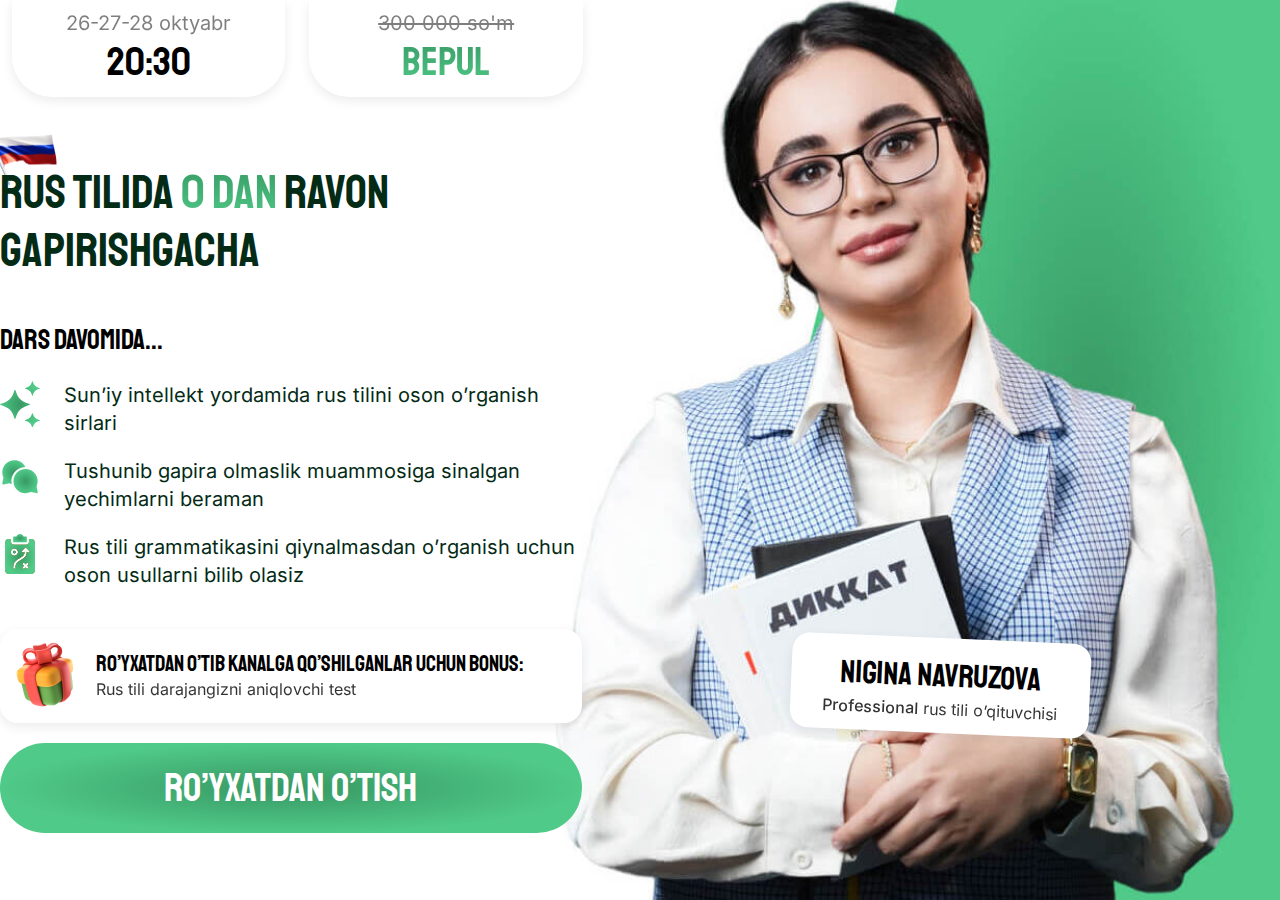
==== public/index.html @ 304355dc "commit" ====
<!doctype html>
<html lang="en">
<head>
  <meta charset="UTF-8">
  <meta name="viewport"
        content="width=device-width, user-scalable=no, initial-scale=1.0, maximum-scale=1.0, minimum-scale=1.0">
  <meta http-equiv="X-UA-Compatible" content="ie=edge">
  <link rel="stylesheet" href="css/styles.css">
  <title>Vebinar - Uzumone</title>
</head>
<body>

<div class="h-screen flex flex-col">
  <header>
    <div class="container px-3 mx-auto grid grid-cols-11">
      <div class="col-span-11 lg:col-span-5 grid grid-cols-2 gap-2 lg:gap-4 xl:gap-6">
        <div
          class="flex flex-col text-center rounded-b-[24px] lg:rounded-b-[32px] xl:rounded-b-[40px] shadow-custom bg-white py-2 xl:py-[9.5px] leading-[1.3]">
          <div class="text-[14px] lg:text-[17px] xl:text-[20px] opacity-50">26-27-28 oktyabr</div>
          <div class="text-[24px] lg:text-[32px] xl:text-[40px] font-staatliches">20:30</div>
        </div>
        <div
          class="flex flex-col text-center rounded-b-[24px] lg:rounded-b-[32px] xl:rounded-b-[40px] shadow-custom bg-white py-2 xl:py-[9.5px] leading-[1.3]">
          <div class="text-[14px] lg:text-[17px] xl:text-[20px] opacity-50 line-through">300 000 so'm</div>
          <div class="text-[24px] lg:text-[32px] xl:text-[40px] font-staatliches gradient-text">BEPUL</div>
        </div>
      </div>
    </div>
  </header>

  <main class="lg:grow flex items-center">
    <div class="container mx-auto grid grid-cols-11">
      <div class="col-span-11 lg:col-span-5 flex flex-col gap-7 lg:gap-8 xl:gap-10 py-10">
        <h1
          class="text-center lg:text-left text-[32px] lg:text-[40px] xl:text-[48px] text-[#042B16] leading-[1.2] uppercase font-staatliches">
          <span class="relative">
            <span class="relative z-[1]">Rus</span>

            <img class="absolute top-[-50%] left-[-20%] w-20" src="img/flag.png" alt="Flag image">
          </span>

          tilida <span class="gradient-text">0 dan</span> ravon gapirishgacha
        </h1>

        <div class="flex items-center">
          <div class="flex flex-col gap-5 px-3 lg:px-0 flex-grow">
            <h2 class="font-staatliches text-[22px] lg:text-[24px] xl:text-[28px]">DARS DAVOMIDA...</h2>

            <ul class="flex flex-col gap-3 lg:gap-4 xl:gap-5 relative z-[1]">

              <li class="flex items-start gap-3.5 lg:gap-5 xl:gap-6">
                <svg class="w-6 lg:w-8 xl:w-10 shrink-0" viewBox="0 0 35 40" fill="none"
                     xmlns="http://www.w3.org/2000/svg">
                  <path
                    d="M13.4293 7.95896L14.637 11.2244C15.2997 13.0145 16.3598 14.6402 17.7418 15.9858C19.1238 17.3313 20.7936 18.3634 22.6322 19.0086L25.9861 20.1844C26.0524 20.2081 26.1095 20.251 26.1499 20.3073C26.1903 20.3636 26.212 20.4306 26.212 20.4993C26.212 20.5679 26.1903 20.635 26.1499 20.6913C26.1095 20.7476 26.0524 20.7904 25.9861 20.8141L22.6322 21.9899C20.7936 22.6351 19.1238 23.6673 17.7418 25.0128C16.3598 26.3583 15.2997 27.9841 14.637 29.7742L13.4293 33.0396C13.4051 33.1041 13.361 33.1597 13.3032 33.199C13.2454 33.2384 13.1765 33.2595 13.106 33.2595C13.0354 33.2595 12.9666 33.2384 12.9088 33.199C12.8509 33.1597 12.8069 33.1041 12.7826 33.0396L11.5749 29.7742C10.9123 27.9841 9.85214 26.3583 8.47017 25.0128C7.08819 23.6673 5.41837 22.6351 3.57973 21.9899L0.225836 20.8141C0.15961 20.7904 0.102438 20.7476 0.0620484 20.6913C0.0216589 20.635 0 20.5679 0 20.4993C0 20.4306 0.0216589 20.3636 0.0620484 20.3073C0.102438 20.251 0.15961 20.2081 0.225836 20.1844L3.57973 19.0086C5.41837 18.3634 7.08819 17.3313 8.47017 15.9858C9.85214 14.6402 10.9123 13.0145 11.5749 11.2244L12.7826 7.95896C12.8062 7.89383 12.85 7.83743 12.9079 7.79754C12.9658 7.75764 13.035 7.73622 13.106 7.73622C13.1769 7.73622 13.2461 7.75764 13.304 7.79754C13.3619 7.83743 13.4057 7.89383 13.4293 7.95896ZM28.5264 0.111747L29.1385 1.76495C29.4743 2.67131 30.0113 3.49445 30.7111 4.17578C31.4109 4.85711 32.2563 5.37987 33.1872 5.70686L34.8852 6.30283C34.9189 6.31475 34.9479 6.33647 34.9685 6.36502C34.989 6.39357 35 6.42758 35 6.46244C35 6.49729 34.989 6.53131 34.9685 6.55986C34.9479 6.58841 34.9189 6.61012 34.8852 6.62205L33.1872 7.21802C32.2563 7.54501 31.4109 8.06777 30.7111 8.7491C30.0113 9.43043 29.4743 10.2536 29.1385 11.1599L28.5264 12.8131C28.5141 12.8459 28.4918 12.8742 28.4625 12.8942C28.4332 12.9142 28.3982 12.9249 28.3624 12.9249C28.3266 12.9249 28.2917 12.9142 28.2624 12.8942C28.233 12.8742 28.2107 12.8459 28.1985 12.8131L27.5864 11.1599C27.2505 10.2536 26.7136 9.43043 26.0138 8.7491C25.314 8.06777 24.4686 7.54501 23.5376 7.21802L21.8396 6.62205C21.806 6.61012 21.7769 6.58841 21.7564 6.55986C21.7359 6.53131 21.7249 6.49729 21.7249 6.46244C21.7249 6.42758 21.7359 6.39357 21.7564 6.36502C21.7769 6.33647 21.806 6.31475 21.8396 6.30283L23.5376 5.70686C24.4686 5.37987 25.314 4.85711 26.0138 4.17578C26.7136 3.49445 27.2505 2.67131 27.5864 1.76495L28.1985 0.111747C28.2107 0.0789946 28.233 0.0507042 28.2624 0.0307136C28.2917 0.010723 28.3266 0 28.3624 0C28.3982 0 28.4332 0.010723 28.4625 0.0307136C28.4918 0.0507042 28.5141 0.0789946 28.5264 0.111747ZM28.5264 28.1869L29.1385 29.8401C29.4743 30.7464 30.0113 31.5696 30.7111 32.2509C31.4109 32.9322 32.2563 33.455 33.1872 33.782L34.8852 34.378C34.9189 34.3899 34.9479 34.4116 34.9685 34.4401C34.989 34.4687 35 34.5027 35 34.5376C35 34.5724 34.989 34.6064 34.9685 34.635C34.9479 34.6635 34.9189 34.6852 34.8852 34.6972L33.1872 35.2931C32.2563 35.6201 31.4109 36.1429 30.7111 36.8242C30.0113 37.5056 29.4743 38.3287 29.1385 39.2351L28.5264 40.8883C28.5141 40.921 28.4918 40.9493 28.4625 40.9693C28.4332 40.9893 28.3982 41 28.3624 41C28.3266 41 28.2917 40.9893 28.2624 40.9693C28.233 40.9493 28.2107 40.921 28.1985 40.8883L27.5864 39.2351C27.2505 38.3287 26.7136 37.5056 26.0138 36.8242C25.314 36.1429 24.4686 35.6201 23.5376 35.2931L21.8396 34.6972C21.806 34.6852 21.7769 34.6635 21.7564 34.635C21.7359 34.6064 21.7249 34.5724 21.7249 34.5376C21.7249 34.5027 21.7359 34.4687 21.7564 34.4401C21.7769 34.4116 21.806 34.3899 21.8396 34.378L23.5376 33.782C24.4686 33.455 25.314 32.9322 26.0138 32.2509C26.7136 31.5696 27.2505 30.7464 27.5864 29.8401L28.1985 28.1869C28.2541 28.0375 28.4722 28.0375 28.5264 28.1869Z"
                    fill="url(#paint0_radial_1_49)"/>
                  <defs>
                    <radialGradient id="paint0_radial_1_49" cx="0" cy="0" r="1" gradientUnits="userSpaceOnUse"
                                    gradientTransform="translate(17.5 20.5) scale(17.5 20.5)">
                      <stop stop-color="#379863"/>
                      <stop offset="1" stop-color="#50CA88"/>
                    </radialGradient>
                  </defs>
                </svg>

                <p class="text-[#042A16] text-[13px] lg:text-[16px] xl:text-[20px] leading-[1.4]">Sun’iy intellekt
                  yordamida rus tilini oson o’rganish sirlari</p>
              </li>


              <li class="flex items-start gap-3.5 lg:gap-5 xl:gap-6">
                <svg class="w-6 lg:w-8 xl:w-10 shrink-0" viewBox="0 0 40 40" fill="none"
                     xmlns="http://www.w3.org/2000/svg">
                  <path
                    d="M25.3409 9.98313C23.341 5.89971 19.1577 3.20001 14.4653 3.20001C7.75105 3.20001 2.28862 8.63145 2.28862 15.3075C2.28862 17.1219 2.67814 18.8609 3.44693 20.4822L2.30875 26.1738C2.16388 26.8983 2.80302 27.5387 3.52767 27.3953L9.2894 26.2562C10.0581 26.6213 10.8637 26.9031 11.6924 27.0969C9.84392 18.342 16.4799 10.1241 25.3409 9.98313Z"
                    fill="url(#paint0_radial_30_280)"/>
                  <path
                    d="M36.5536 29.338C36.7512 28.9213 36.9247 28.4937 37.0733 28.0571H37.0353C39.6262 20.4524 34.1776 12.4598 26.1339 12.0706L26.1336 12.0694C19.2125 11.7504 13.4623 17.2919 13.4623 24.1633C13.4623 30.8338 18.8838 36.261 25.5521 36.2707C27.3608 36.2682 29.0944 35.8789 30.7111 35.112C37.0213 36.3596 36.5292 36.2709 36.6742 36.2709C37.33 36.2709 37.8199 35.6699 37.6918 35.0296L36.5536 29.338Z"
                    fill="url(#paint1_radial_30_280)"/>
                  <defs>
                    <radialGradient id="paint0_radial_30_280" cx="0" cy="0" r="1" gradientUnits="userSpaceOnUse"
                                    gradientTransform="translate(13.8145 15.3078) scale(11.5264 12.1078)">
                      <stop stop-color="#379863"/>
                      <stop offset="1" stop-color="#50CA88"/>
                    </radialGradient>
                    <radialGradient id="paint1_radial_30_280" cx="0" cy="0" r="1" gradientUnits="userSpaceOnUse"
                                    gradientTransform="translate(25.5873 24.1643) scale(12.125 12.108)">
                      <stop stop-color="#379863"/>
                      <stop offset="1" stop-color="#50CA88"/>
                    </radialGradient>
                  </defs>
                </svg>

                <p class="text-[#042A16] text-[13px] lg:text-[16px] xl:text-[20px] leading-[1.4]">Tushunib gapira
                  olmaslik muammosiga sinalgan yechimlarni beraman</p>
              </li>

              <li class="flex items-start gap-3.5 lg:gap-5 xl:gap-6">
                <svg class="w-6 lg:w-8 xl:w-10 shrink-0" viewBox="0 0 20 21" fill="none"
                     xmlns="http://www.w3.org/2000/svg">
                  <g clip-path="url(#clip0_30_398)">
                    <path
                      d="M7.14844 4.67969H12.8516C13.1752 4.67969 13.4375 4.41734 13.4375 4.09375V2.375C13.4375 2.05141 13.1752 1.78906 12.8516 1.78906H11.7528C11.5195 1.04293 10.822 0.5 10 0.5C9.17656 0.5 8.47797 1.04492 8.24598 1.79313L7.14984 1.78906C6.82277 1.78906 6.5625 2.05309 6.5625 2.375V4.09375C6.5625 4.41734 6.82484 4.67969 7.14844 4.67969Z"
                      fill="url(#paint0_radial_30_398)"/>
                    <path
                      d="M7.1875 10.1875C7.55425 10.1875 7.85156 9.89019 7.85156 9.52344C7.85156 9.15669 7.55425 8.85938 7.1875 8.85938C6.82075 8.85938 6.52344 9.15669 6.52344 9.52344C6.52344 9.89019 6.82075 10.1875 7.1875 10.1875Z"
                      fill="black"/>
                    <path
                      d="M7.1875 10.1875C7.55425 10.1875 7.85156 9.89019 7.85156 9.52344C7.85156 9.15669 7.55425 8.85938 7.1875 8.85938C6.82075 8.85938 6.52344 9.15669 6.52344 9.52344C6.52344 9.89019 6.82075 10.1875 7.1875 10.1875Z"
                      fill="url(#paint1_radial_30_398)"/>
                    <path
                      d="M15.625 3.03906H14.6094V4.09375C14.6094 5.06301 13.8209 5.85156 12.8516 5.85156H7.14844C6.17914 5.85156 5.39062 5.06301 5.39062 4.09375V3.03906H4.375C3.36266 3.03906 2.53906 3.86266 2.53906 4.875V18.6641C2.53906 19.6764 3.36266 20.5 4.375 20.5H15.625C16.6373 20.5 17.4609 19.6764 17.4609 18.6641V4.875C17.4609 3.86266 16.6373 3.03906 15.625 3.03906ZM5.35156 9.52344C5.35156 8.51109 6.17516 7.6875 7.1875 7.6875C8.19984 7.6875 9.02344 8.51109 9.02344 9.52344C9.02344 10.5358 8.19984 11.3594 7.1875 11.3594C6.17516 11.3594 5.35156 10.5358 5.35156 9.52344ZM14.1643 16.9216C14.3931 17.1504 14.3931 17.5214 14.1643 17.7503C13.9355 17.9791 13.5645 17.9791 13.3357 17.7503L12.8125 17.2271L12.2893 17.7503C12.0605 17.9791 11.6895 17.9791 11.4607 17.7503C11.2318 17.5215 11.2318 17.1505 11.4607 16.9216L11.9839 16.3984L11.4607 15.8752C11.2318 15.6464 11.2318 15.2754 11.4607 15.0466C11.6895 14.8178 12.0605 14.8178 12.2893 15.0466L12.8125 15.5698L13.3357 15.0466C13.5645 14.8178 13.9355 14.8178 14.1643 15.0466C14.3932 15.2754 14.3932 15.6464 14.1643 15.8752L13.6411 16.3984L14.1643 16.9216ZM14.4768 9.62523C14.248 9.85406 13.877 9.85406 13.6482 9.62523L13.3984 9.37551V9.52344C13.3984 11.8538 11.7912 12.7905 10.3732 13.6169C8.9782 14.4299 7.77344 15.1321 7.77344 17.0234V17.3359C7.77344 17.6595 7.51109 17.9219 7.1875 17.9219C6.86391 17.9219 6.60156 17.6595 6.60156 17.3359V17.0234C6.60156 15.8718 6.94883 14.9317 7.6632 14.1494C8.26723 13.4879 9.03785 13.0388 9.78309 12.6045C11.1483 11.8088 12.2266 11.1804 12.2266 9.52344V9.37551L11.9768 9.62523C11.748 9.85402 11.377 9.85402 11.1482 9.62523C10.9193 9.39645 10.9193 9.02543 11.1482 8.7966L12.3982 7.5466C12.627 7.31781 12.998 7.31781 13.2268 7.5466L14.4768 8.7966C14.7056 9.02543 14.7056 9.39645 14.4768 9.62523Z"
                      fill="black"/>
                    <path
                      d="M15.625 3.03906H14.6094V4.09375C14.6094 5.06301 13.8209 5.85156 12.8516 5.85156H7.14844C6.17914 5.85156 5.39062 5.06301 5.39062 4.09375V3.03906H4.375C3.36266 3.03906 2.53906 3.86266 2.53906 4.875V18.6641C2.53906 19.6764 3.36266 20.5 4.375 20.5H15.625C16.6373 20.5 17.4609 19.6764 17.4609 18.6641V4.875C17.4609 3.86266 16.6373 3.03906 15.625 3.03906ZM5.35156 9.52344C5.35156 8.51109 6.17516 7.6875 7.1875 7.6875C8.19984 7.6875 9.02344 8.51109 9.02344 9.52344C9.02344 10.5358 8.19984 11.3594 7.1875 11.3594C6.17516 11.3594 5.35156 10.5358 5.35156 9.52344ZM14.1643 16.9216C14.3931 17.1504 14.3931 17.5214 14.1643 17.7503C13.9355 17.9791 13.5645 17.9791 13.3357 17.7503L12.8125 17.2271L12.2893 17.7503C12.0605 17.9791 11.6895 17.9791 11.4607 17.7503C11.2318 17.5215 11.2318 17.1505 11.4607 16.9216L11.9839 16.3984L11.4607 15.8752C11.2318 15.6464 11.2318 15.2754 11.4607 15.0466C11.6895 14.8178 12.0605 14.8178 12.2893 15.0466L12.8125 15.5698L13.3357 15.0466C13.5645 14.8178 13.9355 14.8178 14.1643 15.0466C14.3932 15.2754 14.3932 15.6464 14.1643 15.8752L13.6411 16.3984L14.1643 16.9216ZM14.4768 9.62523C14.248 9.85406 13.877 9.85406 13.6482 9.62523L13.3984 9.37551V9.52344C13.3984 11.8538 11.7912 12.7905 10.3732 13.6169C8.9782 14.4299 7.77344 15.1321 7.77344 17.0234V17.3359C7.77344 17.6595 7.51109 17.9219 7.1875 17.9219C6.86391 17.9219 6.60156 17.6595 6.60156 17.3359V17.0234C6.60156 15.8718 6.94883 14.9317 7.6632 14.1494C8.26723 13.4879 9.03785 13.0388 9.78309 12.6045C11.1483 11.8088 12.2266 11.1804 12.2266 9.52344V9.37551L11.9768 9.62523C11.748 9.85402 11.377 9.85402 11.1482 9.62523C10.9193 9.39645 10.9193 9.02543 11.1482 8.7966L12.3982 7.5466C12.627 7.31781 12.998 7.31781 13.2268 7.5466L14.4768 8.7966C14.7056 9.02543 14.7056 9.39645 14.4768 9.62523Z"
                      fill="url(#paint2_radial_30_398)"/>
                    <path
                      d="M15.625 3.03906H14.6094V4.09375C14.6094 5.06301 13.8209 5.85156 12.8516 5.85156H7.14844C6.17914 5.85156 5.39062 5.06301 5.39062 4.09375V3.03906H4.375C3.36266 3.03906 2.53906 3.86266 2.53906 4.875V18.6641C2.53906 19.6764 3.36266 20.5 4.375 20.5H15.625C16.6373 20.5 17.4609 19.6764 17.4609 18.6641V4.875C17.4609 3.86266 16.6373 3.03906 15.625 3.03906ZM5.35156 9.52344C5.35156 8.51109 6.17516 7.6875 7.1875 7.6875C8.19984 7.6875 9.02344 8.51109 9.02344 9.52344C9.02344 10.5358 8.19984 11.3594 7.1875 11.3594C6.17516 11.3594 5.35156 10.5358 5.35156 9.52344ZM14.1643 16.9216C14.3931 17.1504 14.3931 17.5214 14.1643 17.7503C13.9355 17.9791 13.5645 17.9791 13.3357 17.7503L12.8125 17.2271L12.2893 17.7503C12.0605 17.9791 11.6895 17.9791 11.4607 17.7503C11.2318 17.5215 11.2318 17.1505 11.4607 16.9216L11.9839 16.3984L11.4607 15.8752C11.2318 15.6464 11.2318 15.2754 11.4607 15.0466C11.6895 14.8178 12.0605 14.8178 12.2893 15.0466L12.8125 15.5698L13.3357 15.0466C13.5645 14.8178 13.9355 14.8178 14.1643 15.0466C14.3932 15.2754 14.3932 15.6464 14.1643 15.8752L13.6411 16.3984L14.1643 16.9216ZM14.4768 9.62523C14.248 9.85406 13.877 9.85406 13.6482 9.62523L13.3984 9.37551V9.52344C13.3984 11.8538 11.7912 12.7905 10.3732 13.6169C8.9782 14.4299 7.77344 15.1321 7.77344 17.0234V17.3359C7.77344 17.6595 7.51109 17.9219 7.1875 17.9219C6.86391 17.9219 6.60156 17.6595 6.60156 17.3359V17.0234C6.60156 15.8718 6.94883 14.9317 7.6632 14.1494C8.26723 13.4879 9.03785 13.0388 9.78309 12.6045C11.1483 11.8088 12.2266 11.1804 12.2266 9.52344V9.37551L11.9768 9.62523C11.748 9.85402 11.377 9.85402 11.1482 9.62523C10.9193 9.39645 10.9193 9.02543 11.1482 8.7966L12.3982 7.5466C12.627 7.31781 12.998 7.31781 13.2268 7.5466L14.4768 8.7966C14.7056 9.02543 14.7056 9.39645 14.4768 9.62523Z"
                      fill="url(#paint3_radial_30_398)"/>
                  </g>
                  <defs>
                    <radialGradient id="paint0_radial_30_398" cx="0" cy="0" r="1" gradientUnits="userSpaceOnUse"
                                    gradientTransform="translate(10 2.58984) scale(3.4375 2.08984)">
                      <stop stop-color="#379863"/>
                      <stop offset="1" stop-color="#50CA88"/>
                    </radialGradient>
                    <radialGradient id="paint1_radial_30_398" cx="0" cy="0" r="1" gradientUnits="userSpaceOnUse"
                                    gradientTransform="translate(7.1875 9.52344) scale(0.664062)">
                      <stop stop-color="#379863"/>
                      <stop offset="1" stop-color="#50CA88"/>
                    </radialGradient>
                    <radialGradient id="paint2_radial_30_398" cx="0" cy="0" r="1" gradientUnits="userSpaceOnUse"
                                    gradientTransform="translate(10 11.7695) scale(7.46094 8.73047)">
                      <stop stop-color="#B68300"/>
                      <stop offset="1" stop-color="#ECBF47"/>
                    </radialGradient>
                    <radialGradient id="paint3_radial_30_398" cx="0" cy="0" r="1" gradientUnits="userSpaceOnUse"
                                    gradientTransform="translate(10 11.7695) scale(7.46094 8.73047)">
                      <stop stop-color="#379863"/>
                      <stop offset="1" stop-color="#50CA88"/>
                    </radialGradient>
                    <clipPath id="clip0_30_398">
                      <rect width="20" height="20" fill="white" transform="translate(0 0.5)"/>
                    </clipPath>
                  </defs>
                </svg>

                <p class="text-[#042A16] text-[13px] lg:text-[16px] xl:text-[20px] leading-[1.4]">Rus tili
                  grammatikasini qiynalmasdan o’rganish uchun oson usullarni bilib olasiz
                </p>
              </li>
            </ul>
          </div>

          <div class="shrink-0 sm:hidden relative">
            <img class="h-full w-auto" srcset="img/mentor@1x.png 1x, img/mentor@2x.png 2x" src="img/mentor@1x.png"
                 alt="whatever">

            <div
              class="absolute left-0 bottom-0 rounded-[18px] shadow-custom py-2.5 px-3.5 bg-white text-center rotate-[2.47deg]">
              <div class="font-staatliches uppercase">Nigina Navruzova</div>
              <div class="opacity-80 text-[12px] leading-[1.2]"><span class="font-medium">Professional</span> rus tili
                o’qituvchisi
              </div>
            </div>
          </div>

          <div class="shrink-0 hidden sm:block lg:hidden overflow-hidden max-w-[40%] relative">
            <img class="h-full w-auto" srcset="img/mentor_no_effect@1x.png 1x, img/mentor_no_effect@2x.png 2x"
                 src="img/mentor_no_effect@1x.png" alt="whatever">

            <div
              class="absolute left-0 bottom-0 rounded-[18px] shadow-custom py-2.5 px-3.5 bg-white text-center rotate-[2.47deg]">
              <div class="font-staatliches uppercase">Nigina Navruzova</div>
              <div class="opacity-80 text-[12px] leading-[1.2]"><span class="font-medium">Professional</span> rus tili
                o’qituvchisi
              </div>
            </div>
          </div>
        </div>

        <div class="flex flex-col gap-3 lg:gap-4 xl:gap-5 px-3 lg:px-0 mt-[-12px] md:mt-0">
          <div
            class="flex items-center lg:items-center gap-2 lg:gap-3 xl:gap-[14px] p-3 rounded-[18px] shadow-custom bg-white order-1 lg:order-none">
            <img class="w-[56px] lg:w-[60px] xl:w-[70px]" src="img/gift.png" alt="">

            <div class="flex flex-col">
              <div class="text-[16px] lg:text-[18px] xl:text-[22px] font-staatliches uppercase leading-[1.2]">Ro’yxatdan
                o’tib kanalga qo’shilganlar uchun bonus:
              </div>

              <div class="text-[12px] lg:text-[14px] xl:text-[16px] opacity-80">
                Rus tili darajangizni aniqlovchi test
              </div>
            </div>
          </div>

          <button data-main-button
                  class="animate-bounce gradient-button rounded-full w-full text-white h-[70px] lg:h-[80px] xl:h-[90px] font-staatliches text-[20px] lg:text-[30px] xl:text-[40px]">
            RO’YXATDAN O’TISH
          </button>
        </div>
      </div>
      <div class="col-span-6 hidden lg:flex items-end pb-[20%] pl-[30%]">
        <div class="rounded-[18px] shadow-custom py-3.5 px-8 bg-white text-center rotate-[2.47deg]">
          <div class="font-staatliches uppercase text-[32px]">Nigina Navruzova</div>
          <div class="opacity-80 text-[16px] leading-[1.2]"><span class="font-medium">Professional</span> rus tili
            o’qituvchisi
          </div>
        </div>
      </div>
    </div>
  </main>
</div>

<div class="fixed inset-0 grid place-items-center p-3 overflow-auto z-20 bg-black bg-opacity-50 hidden"
     data-modal-backdrop data-modal-close>
  <form data-form class="w-full max-w-[520px] p-5 lg:p-10 bg-white rounded-[8px] lg:rounded-[12px] relative">
    <h2 class="mb-4 lg:mb-6 font-staatliches text-[28px] lg:text-4xl ">Ro'yxatdan <span>o'tish</span></h2>

    <div class="p-4 mb-2 lg:mb-4 text-red-800 rounded-lg border border-red-600 bg-red-50 text-center hidden"
         data-form-alert>
    </div>

    <label class="block w-full mb-4 lg:mb-6">
      <span class="block mb-1.5 sf-pro-400 text-[#48635B]">Ism</span>
      <input class="w-full h-12 px-4 rounded-[8px] lg:rounded-[12px] bg-[#F3F7F8] border border-[#bed4da]" id="name"
             type="text" placeholder="Ismingizni kiriting" name="name">
    </label>

    <label class="block w-full mb-4 lg:mb-6" for="phone">
      <span class="block mb-1.5 text-[#48635B]">Telefon raqami</span>

      <span class="flex h-12 rounded-[8px] lg:rounded-[12px] border border-[#bed4da] bg-[#F3F7F8] overflow-hidden">
        <input class="bg-transparent border-none focus:outline-0 pl-4 w-[6ch] text-black text-[14px] lg:text-[16px]"
               type="text" readonly value="+998">
        <input class="grow bg-transparent border-none focus:outline-0 text-black text-[14px] lg:text-[16px]"
               id="phone"
               type="text"
               name="phone"
               maxlength="12"
        >
      </span>
    </label>

    <button data-form-button
            class="w-full h-14 lg:h-16 mt-5 rounded-full font-staatliches text-2xl lg:text-[28px] uppercase gradient-button text-white"
            type="submit">
      Yuborish
    </button>

    <img data-modal-close class="w-3 lg:w-4 aspect-square absolute top-6 right-6 cursor-pointer" src="img/x.svg"
         alt="close icon">
  </form>
</div>
<!-- Meta Pixel Code -->
<script>
  !function(f,b,e,v,n,t,s)
  {if(f.fbq)return;n=f.fbq=function(){n.callMethod?
    n.callMethod.apply(n,arguments):n.queue.push(arguments)};
    if(!f._fbq)f._fbq=n;n.push=n;n.loaded=!0;n.version='2.0';
    n.queue=[];t=b.createElement(e);t.async=!0;
    t.src=v;s=b.getElementsByTagName(e)[0];
    s.parentNode.insertBefore(t,s)}(window, document,'script',
    'https://connect.facebook.net/en_US/fbevents.js');
  fbq('init', '509440538559162');
  fbq('track', 'PageView');
</script>
<noscript><img height="1" width="1" style="display:none"
               src="https://www.facebook.com/tr?id=509440538559162&ev=PageView&noscript=1"
/></noscript>
<!-- End Meta Pixel Code -->

<script src="js/script.js"></script>

</body>
</html>
---- public/css/styles.css ----
@font-face{font-display:swap;font-family:Staatliches;font-style:normal;font-weight:400;src:url(../fonts/staatliches-v13-latin-regular.woff2) format("woff2")}@font-face{font-display:swap;font-family:Inter;font-style:normal;font-weight:400;src:url(../fonts/inter-v18-latin-regular.woff2) format("woff2")}@font-face{font-display:swap;font-family:Inter;font-style:normal;font-weight:500;src:url(../fonts/inter-v18-latin-500.woff2) format("woff2")}body{background-repeat:no-repeat;background-size:cover;background-image:url(../img/bg_main@1x.jpg);font-family:Inter,sans-serif;color:#000}.bg-telegram,body{background-position:100% 0;background-attachment:fixed}.bg-telegram{background-image:url(../img/bg_telegram@1x.jpg)}.gradient-text{background:-webkit-linear-gradient(#379863,#50ca88);-webkit-background-clip:text;-webkit-text-fill-color:transparent}.gradient-button{background:radial-gradient(50% 50% at 50% 50%,#379863 0,#50ca88 100%)}.font-staatliches{font-family:Staatliches,sans-serif}.telegram-radial{background-image:radial-gradient(#1f6588,#279fdb)}@media only screen and (-webkit-min-device-pixel-ratio:2),only screen and (min-device-pixel-ratio:2),only screen and (min-resolution:192dpi),only screen and (min-resolution:2dppx){body{background-image:url(../img/bg_main@2x.jpg)}.bg-telegram{background-image:url(../img/bg_telegram@2x.jpg)}}@media only screen and (max-width:1024px){.bg-telegram,body{background-image:none}}*,:after,:before{--tw-border-spacing-x:0;--tw-border-spacing-y:0;--tw-translate-x:0;--tw-translate-y:0;--tw-rotate:0;--tw-skew-x:0;--tw-skew-y:0;--tw-scale-x:1;--tw-scale-y:1;--tw-pan-x: ;--tw-pan-y: ;--tw-pinch-zoom: ;--tw-scroll-snap-strictness:proximity;--tw-gradient-from-position: ;--tw-gradient-via-position: ;--tw-gradient-to-position: ;--tw-ordinal: ;--tw-slashed-zero: ;--tw-numeric-figure: ;--tw-numeric-spacing: ;--tw-numeric-fraction: ;--tw-ring-inset: ;--tw-ring-offset-width:0px;--tw-ring-offset-color:#fff;--tw-ring-color:rgba(59,130,246,.5);--tw-ring-offset-shadow:0 0 #0000;--tw-ring-shadow:0 0 #0000;--tw-shadow:0 0 #0000;--tw-shadow-colored:0 0 #0000;--tw-blur: ;--tw-brightness: ;--tw-contrast: ;--tw-grayscale: ;--tw-hue-rotate: ;--tw-invert: ;--tw-saturate: ;--tw-sepia: ;--tw-drop-shadow: ;--tw-backdrop-blur: ;--tw-backdrop-brightness: ;--tw-backdrop-contrast: ;--tw-backdrop-grayscale: ;--tw-backdrop-hue-rotate: ;--tw-backdrop-invert: ;--tw-backdrop-opacity: ;--tw-backdrop-saturate: ;--tw-backdrop-sepia: ;--tw-contain-size: ;--tw-contain-layout: ;--tw-contain-paint: ;--tw-contain-style: }::backdrop{--tw-border-spacing-x:0;--tw-border-spacing-y:0;--tw-translate-x:0;--tw-translate-y:0;--tw-rotate:0;--tw-skew-x:0;--tw-skew-y:0;--tw-scale-x:1;--tw-scale-y:1;--tw-pan-x: ;--tw-pan-y: ;--tw-pinch-zoom: ;--tw-scroll-snap-strictness:proximity;--tw-gradient-from-position: ;--tw-gradient-via-position: ;--tw-gradient-to-position: ;--tw-ordinal: ;--tw-slashed-zero: ;--tw-numeric-figure: ;--tw-numeric-spacing: ;--tw-numeric-fraction: ;--tw-ring-inset: ;--tw-ring-offset-width:0px;--tw-ring-offset-color:#fff;--tw-ring-color:rgba(59,130,246,.5);--tw-ring-offset-shadow:0 0 #0000;--tw-ring-shadow:0 0 #0000;--tw-shadow:0 0 #0000;--tw-shadow-colored:0 0 #0000;--tw-blur: ;--tw-brightness: ;--tw-contrast: ;--tw-grayscale: ;--tw-hue-rotate: ;--tw-invert: ;--tw-saturate: ;--tw-sepia: ;--tw-drop-shadow: ;--tw-backdrop-blur: ;--tw-backdrop-brightness: ;--tw-backdrop-contrast: ;--tw-backdrop-grayscale: ;--tw-backdrop-hue-rotate: ;--tw-backdrop-invert: ;--tw-backdrop-opacity: ;--tw-backdrop-saturate: ;--tw-backdrop-sepia: ;--tw-contain-size: ;--tw-contain-layout: ;--tw-contain-paint: ;--tw-contain-style: }
/*! tailwindcss v3.4.14 | MIT License | https://tailwindcss.com*/*,:after,:before{box-sizing:border-box;border:0 solid #e5e7eb}:after,:before{--tw-content:""}:host,html{line-height:1.5;-webkit-text-size-adjust:100%;-moz-tab-size:4;-o-tab-size:4;tab-size:4;font-family:ui-sans-serif,system-ui,sans-serif,Apple Color Emoji,Segoe UI Emoji,Segoe UI Symbol,Noto Color Emoji;font-feature-settings:normal;font-variation-settings:normal;-webkit-tap-highlight-color:transparent}body{margin:0;line-height:inherit}hr{height:0;color:inherit;border-top-width:1px}abbr:where([title]){-webkit-text-decoration:underline dotted;text-decoration:underline dotted}h1,h2,h3,h4,h5,h6{font-size:inherit;font-weight:inherit}a{color:inherit;text-decoration:inherit}b,strong{font-weight:bolder}code,kbd,pre,samp{font-family:ui-monospace,SFMono-Regular,Menlo,Monaco,Consolas,Liberation Mono,Courier New,monospace;font-feature-settings:normal;font-variation-settings:normal;font-size:1em}small{font-size:80%}sub,sup{font-size:75%;line-height:0;position:relative;vertical-align:baseline}sub{bottom:-.25em}sup{top:-.5em}table{text-indent:0;border-color:inherit;border-collapse:collapse}button,input,optgroup,select,textarea{font-family:inherit;font-feature-settings:inherit;font-variation-settings:inherit;font-size:100%;font-weight:inherit;line-height:inherit;letter-spacing:inherit;color:inherit;margin:0;padding:0}button,select{text-transform:none}button,input:where([type=button]),input:where([type=reset]),input:where([type=submit]){-webkit-appearance:button;background-color:transparent;background-image:none}:-moz-focusring{outline:auto}:-moz-ui-invalid{box-shadow:none}progress{vertical-align:baseline}::-webkit-inner-spin-button,::-webkit-outer-spin-button{height:auto}[type=search]{-webkit-appearance:textfield;outline-offset:-2px}::-webkit-search-decoration{-webkit-appearance:none}::-webkit-file-upload-button{-webkit-appearance:button;font:inherit}summary{display:list-item}blockquote,dd,dl,figure,h1,h2,h3,h4,h5,h6,hr,p,pre{margin:0}fieldset{margin:0}fieldset,legend{padding:0}menu,ol,ul{list-style:none;margin:0;padding:0}dialog{padding:0}textarea{resize:vertical}input::-moz-placeholder,textarea::-moz-placeholder{opacity:1;color:#9ca3af}input::placeholder,textarea::placeholder{opacity:1;color:#9ca3af}[role=button],button{cursor:pointer}:disabled{cursor:default}audio,canvas,embed,iframe,img,object,svg,video{display:block;vertical-align:middle}img,video{max-width:100%;height:auto}[hidden]:where(:not([hidden=until-found])){display:none}.container{width:100%}@media (min-width:640px){.container{max-width:640px}}@media (min-width:768px){.container{max-width:768px}}@media (min-width:1024px){.container{max-width:1024px}}@media (min-width:1280px){.container{max-width:1280px}}@media (min-width:1536px){.container{max-width:1536px}}.fixed{position:fixed}.absolute{position:absolute}.relative{position:relative}.inset-0{inset:0}.bottom-0{bottom:0}.left-0{left:0}.left-\[-20\%\]{left:-20%}.left-\[30\%\]{left:30%}.right-6{right:1.5rem}.top-6{top:1.5rem}.top-\[-50\%\]{top:-50%}.top-\[50\%\]{top:50%}.z-20{z-index:20}.z-\[1\]{z-index:1}.order-1{order:1}.col-span-11{grid-column:span 11/span 11}.col-span-6{grid-column:span 6/span 6}.mx-auto{margin-left:auto;margin-right:auto}.mb-1\.5{margin-bottom:.375rem}.mb-2{margin-bottom:.5rem}.mb-4{margin-bottom:1rem}.mt-5{margin-top:1.25rem}.mt-\[-12px\]{margin-top:-12px}.mr-1{margin-right:.25rem}.mr-2{margin-right:.5rem}.mr-3{margin-right:.75rem}.block{display:block}.flex{display:flex}.grid{display:grid}.hidden{display:none}.aspect-square{aspect-ratio:1/1}.h-12{height:3rem}.h-14{height:3.5rem}.h-\[70px\]{height:70px}.h-full{height:100%}.h-screen{height:100vh}.h-\[80px\]{height:80px}.w-20{width:5rem}.w-3{width:.75rem}.w-6{width:1.5rem}.w-\[150px\]{width:150px}.w-\[56px\]{width:56px}.w-\[6ch\]{width:6ch}.w-auto{width:auto}.w-full{width:100%}.w-12{width:3rem}.w-10{width:2.5rem}.max-w-\[40\%\]{max-width:40%}.max-w-\[520px\]{max-width:520px}.shrink-0{flex-shrink:0}.flex-grow,.grow{flex-grow:1}.rotate-\[2\.47deg\]{--tw-rotate:2.47deg}.rotate-\[2\.47deg\],.transform{transform:translate(var(--tw-translate-x),var(--tw-translate-y)) rotate(var(--tw-rotate)) skewX(var(--tw-skew-x)) skewY(var(--tw-skew-y)) scaleX(var(--tw-scale-x)) scaleY(var(--tw-scale-y))}@keyframes bounce{0%,to{transform:translateY(-25%);animation-timing-function:cubic-bezier(.8,0,1,1)}50%{transform:none;animation-timing-function:cubic-bezier(0,0,.2,1)}}.animate-bounce{animation:bounce 1s infinite}.cursor-pointer{cursor:pointer}.grid-cols-11{grid-template-columns:repeat(11,minmax(0,1fr))}.grid-cols-2{grid-template-columns:repeat(2,minmax(0,1fr))}.flex-col{flex-direction:column}.place-items-center{place-items:center}.items-start{align-items:flex-start}.items-end{align-items:flex-end}.items-center{align-items:center}.justify-center{justify-content:center}.gap-10{gap:2.5rem}.gap-2{gap:.5rem}.gap-3{gap:.75rem}.gap-3\.5{gap:.875rem}.gap-5{gap:1.25rem}.gap-7{gap:1.75rem}.overflow-auto{overflow:auto}.overflow-hidden{overflow:hidden}.rounded-\[18px\]{border-radius:18px}.rounded-\[8px\]{border-radius:8px}.rounded-full{border-radius:9999px}.rounded-lg{border-radius:.5rem}.rounded-b-\[24px\]{border-bottom-right-radius:24px;border-bottom-left-radius:24px}.border{border-width:1px}.border-none{border-style:none}.border-\[\#bed4da\]{--tw-border-opacity:1;border-color:rgb(190 212 218/var(--tw-border-opacity))}.border-red-600{--tw-border-opacity:1;border-color:rgb(220 38 38/var(--tw-border-opacity))}.bg-\[\#F3F7F8\]{--tw-bg-opacity:1;background-color:rgb(243 247 248/var(--tw-bg-opacity))}.bg-black{--tw-bg-opacity:1;background-color:rgb(0 0 0/var(--tw-bg-opacity))}.bg-red-50{--tw-bg-opacity:1;background-color:rgb(254 242 242/var(--tw-bg-opacity))}.bg-transparent{background-color:transparent}.bg-white{--tw-bg-opacity:1;background-color:rgb(255 255 255/var(--tw-bg-opacity))}.bg-opacity-50{--tw-bg-opacity:0.5}.p-3{padding:.75rem}.p-4{padding:1rem}.p-5{padding:1.25rem}.px-3{padding-left:.75rem;padding-right:.75rem}.px-3\.5{padding-left:.875rem;padding-right:.875rem}.px-4{padding-left:1rem;padding-right:1rem}.px-8{padding-left:2rem;padding-right:2rem}.py-10{padding-top:2.5rem;padding-bottom:2.5rem}.py-2{padding-top:.5rem;padding-bottom:.5rem}.py-2\.5{padding-top:.625rem;padding-bottom:.625rem}.py-3\.5{padding-top:.875rem;padding-bottom:.875rem}.pb-20{padding-bottom:5rem}.pb-\[20\%\]{padding-bottom:20%}.pl-20{padding-left:5rem}.pl-4{padding-left:1rem}.pl-\[30\%\]{padding-left:30%}.text-center{text-align:center}.align-middle{vertical-align:middle}.text-2xl{font-size:1.5rem;line-height:2rem}.text-\[12px\]{font-size:12px}.text-\[13px\]{font-size:13px}.text-\[14px\]{font-size:14px}.text-\[16px\]{font-size:16px}.text-\[20px\]{font-size:20px}.text-\[22px\]{font-size:22px}.text-\[24px\]{font-size:24px}.text-\[28px\]{font-size:28px}.text-\[32px\]{font-size:32px}.font-medium{font-weight:500}.uppercase{text-transform:uppercase}.leading-\[1\.2\]{line-height:1.2}.leading-\[1\.3\]{line-height:1.3}.leading-\[1\.4\]{line-height:1.4}.leading-\[70px\]{line-height:70px}.text-\[\#042A16\]{--tw-text-opacity:1;color:rgb(4 42 22/var(--tw-text-opacity))}.text-\[\#042B16\]{--tw-text-opacity:1;color:rgb(4 43 22/var(--tw-text-opacity))}.text-\[\#48635B\]{--tw-text-opacity:1;color:rgb(72 99 91/var(--tw-text-opacity))}.text-black{--tw-text-opacity:1;color:rgb(0 0 0/var(--tw-text-opacity))}.text-red-800{--tw-text-opacity:1;color:rgb(153 27 27/var(--tw-text-opacity))}.text-white{--tw-text-opacity:1;color:rgb(255 255 255/var(--tw-text-opacity))}.text-\[\#50ca88\]{--tw-text-opacity:1;color:rgb(80 202 136/var(--tw-text-opacity))}.line-through{text-decoration-line:line-through}.opacity-50{opacity:.5}.opacity-80{opacity:.8}.shadow-custom{--tw-shadow:0px 4px 12px 0px #00000014;--tw-shadow-colored:0px 4px 12px 0px var(--tw-shadow-color);box-shadow:var(--tw-ring-offset-shadow,0 0 #0000),var(--tw-ring-shadow,0 0 #0000),var(--tw-shadow)}.focus\:outline-0:focus{outline-width:0}@media (min-width:640px){.sm\:block{display:block}.sm\:hidden{display:none}}@media (min-width:768px){.md\:mt-0{margin-top:0}}@media (min-width:1024px){.lg\:order-none{order:0}.lg\:col-span-5{grid-column:span 5/span 5}.lg\:mb-4{margin-bottom:1rem}.lg\:mb-6{margin-bottom:1.5rem}.lg\:flex{display:flex}.lg\:hidden{display:none}.lg\:h-16{height:4rem}.lg\:h-\[80px\]{height:80px}.lg\:w-4{width:1rem}.lg\:w-8{width:2rem}.lg\:w-\[218px\]{width:218px}.lg\:w-\[60px\]{width:60px}.lg\:grow{flex-grow:1}.lg\:items-center{align-items:center}.lg\:gap-3{gap:.75rem}.lg\:gap-4{gap:1rem}.lg\:gap-5{gap:1.25rem}.lg\:gap-8{gap:2rem}.lg\:rounded-\[12px\]{border-radius:12px}.lg\:rounded-b-\[32px\]{border-bottom-right-radius:32px;border-bottom-left-radius:32px}.lg\:p-10{padding:2.5rem}.lg\:px-0{padding-left:0;padding-right:0}.lg\:text-left{text-align:left}.lg\:text-4xl{font-size:2.25rem;line-height:2.5rem}.lg\:text-\[14px\]{font-size:14px}.lg\:text-\[16px\]{font-size:16px}.lg\:text-\[17px\]{font-size:17px}.lg\:text-\[18px\]{font-size:18px}.lg\:text-\[24px\]{font-size:24px}.lg\:text-\[28px\]{font-size:28px}.lg\:text-\[30px\]{font-size:30px}.lg\:text-\[32px\]{font-size:32px}.lg\:text-\[40px\]{font-size:40px}.lg\:text-\[25px\]{font-size:25px}.lg\:text-\[26px\]{font-size:26px}.lg\:text-\[20px\]{font-size:20px}.lg\:text-\[22px\]{font-size:22px}}@media (min-width:1280px){.xl\:h-\[90px\]{height:90px}.xl\:w-10{width:2.5rem}.xl\:w-\[70px\]{width:70px}.xl\:gap-10{gap:2.5rem}.xl\:gap-5{gap:1.25rem}.xl\:gap-6{gap:1.5rem}.xl\:gap-\[14px\]{gap:14px}.xl\:rounded-b-\[40px\]{border-bottom-right-radius:40px;border-bottom-left-radius:40px}.xl\:py-\[9\.5px\]{padding-top:9.5px;padding-bottom:9.5px}.xl\:text-\[16px\]{font-size:16px}.xl\:text-\[20px\]{font-size:20px}.xl\:text-\[22px\]{font-size:22px}.xl\:text-\[28px\]{font-size:28px}.xl\:text-\[40px\]{font-size:40px}.xl\:text-\[48px\]{font-size:48px}.xl\:text-\[30px\]{font-size:30px}.xl\:text-\[32px\]{font-size:32px}}
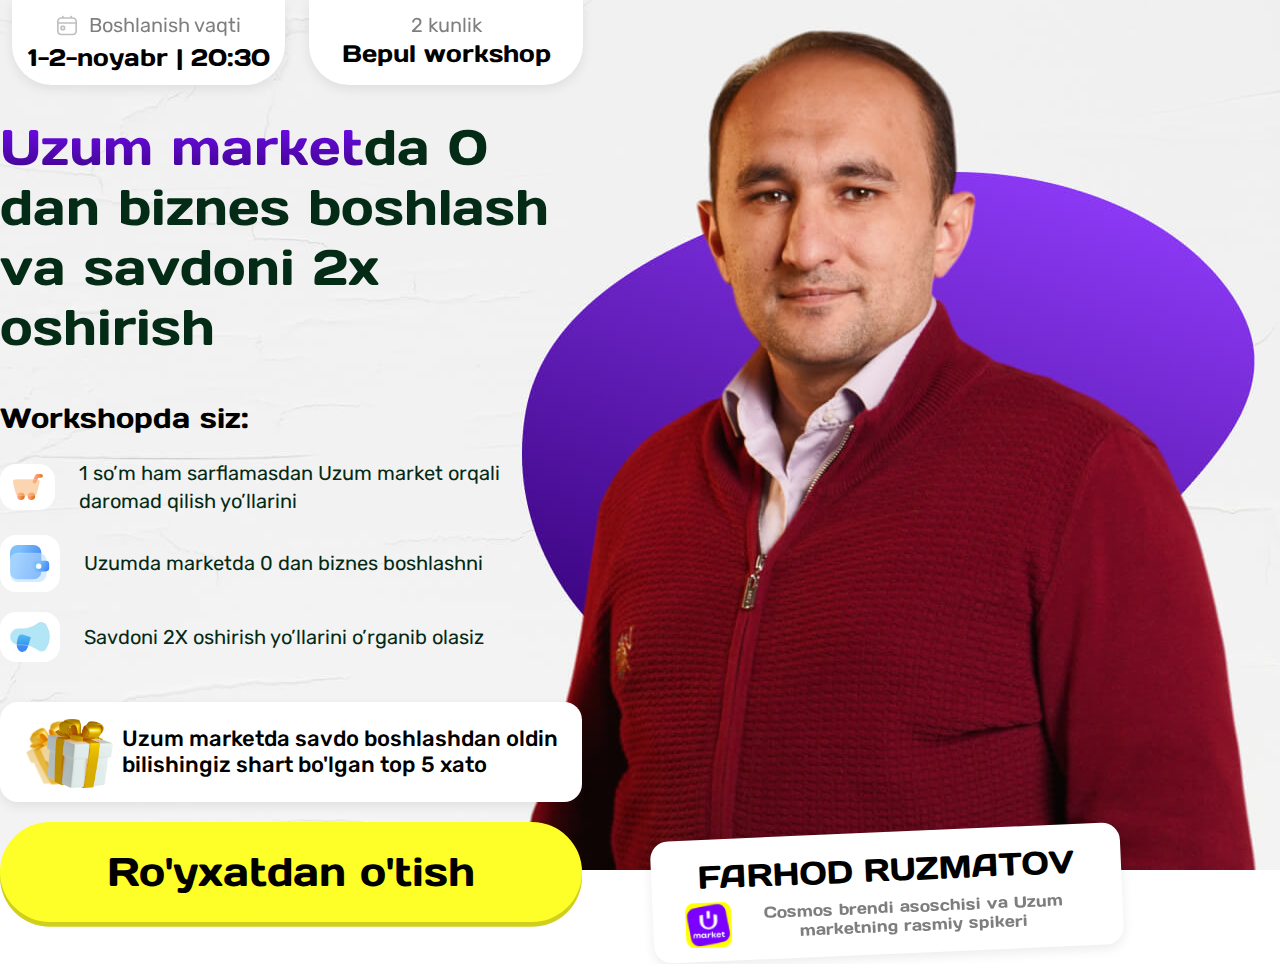
==== commit f8832fc3: "commit" ====
--- a/public/index.html
+++ b/public/index.html
@@ -6,6 +6,15 @@
         content="width=device-width, user-scalable=no, initial-scale=1.0, maximum-scale=1.0, minimum-scale=1.0">
   <meta http-equiv="X-UA-Compatible" content="ie=edge">
   <link rel="stylesheet" href="css/styles.css">
+  <!-- Fonts -->
+  <link rel="preconnect" href="https://fonts.googleapis.com">
+  <link rel="preconnect" href="https://fonts.gstatic.com" crossorigin>
+  <link href="https://fonts.googleapis.com/css2?family=Days+One&display=swap" rel="stylesheet">
+  <link rel="preconnect" href="https://fonts.googleapis.com">
+  <link rel="preconnect" href="https://fonts.gstatic.com" crossorigin>
+  <link
+    href="https://fonts.googleapis.com/css2?family=Days+One&family=Rubik:ital,wght@0,300..900;1,300..900&display=swap"
+    rel="stylesheet">
   <title>Vebinar - Uzumone</title>
 </head>
 <body>
@@ -15,14 +24,20 @@
     <div class="container px-3 mx-auto grid grid-cols-11">
       <div class="col-span-11 lg:col-span-5 grid grid-cols-2 gap-2 lg:gap-4 xl:gap-6">
         <div
-          class="flex flex-col text-center rounded-b-[24px] lg:rounded-b-[32px] xl:rounded-b-[40px] shadow-custom bg-white py-2 xl:py-[9.5px] leading-[1.3]">
-          <div class="text-[14px] lg:text-[17px] xl:text-[20px] opacity-50">26-27-28 oktyabr</div>
-          <div class="text-[24px] lg:text-[32px] xl:text-[40px] font-staatliches">20:30</div>
+          class="flex flex-col text-center rounded-b-[24px] lg:rounded-b-[32px] xl:rounded-b-[40px] shadow-custom bg-white py-[18px] xl:py-[12px] leading-[1.3]">
+          <div class="flex justify-center items-center mb-1 text-[14px] lg:text-[17px] xl:text-[20px] opacity-50">
+            <img class="w-[20px] mr-3" src="img/calendar-icon.svg" alt="">
+            <span class="font-rubik">Boshlanish vaqti</span>
+          </div>
+          <div class="text-[18px] lg:text-[20px] xl:text-[24px] font-days-one">
+            <span> 1-2-noyabr |</span>
+            <span>20:30</span>
+          </div>
         </div>
         <div
-          class="flex flex-col text-center rounded-b-[24px] lg:rounded-b-[32px] xl:rounded-b-[40px] shadow-custom bg-white py-2 xl:py-[9.5px] leading-[1.3]">
-          <div class="text-[14px] lg:text-[17px] xl:text-[20px] opacity-50 line-through">300 000 so'm</div>
-          <div class="text-[24px] lg:text-[32px] xl:text-[40px] font-staatliches gradient-text">BEPUL</div>
+          class="flex flex-col text-center rounded-b-[24px] lg:rounded-b-[32px] xl:rounded-b-[40px] shadow-custom bg-white py-[18px] xl:py-[12px] leading-[1.3]">
+          <div class="text-[14px] lg:text-[17px] xl:text-[20px] opacity-50 font-rubik">2 kunlik</div>
+          <div class="text-[20px] lg:text-[20px] xl:text-[24px] px-[2.5px] font-days-one">Bepul workshop</div>
         </div>
       </div>
     </div>
@@ -30,185 +45,119 @@
 
   <main class="lg:grow flex items-center">
     <div class="container mx-auto grid grid-cols-11">
-      <div class="col-span-11 lg:col-span-5 flex flex-col gap-7 lg:gap-8 xl:gap-10 py-10">
+      <div class="col-span-11 lg:col-span-5 flex flex-col gap-7 lg:gap-8 xl:gap-10 py-8">
+
+        <!-- Title --->
         <h1
-          class="text-center lg:text-left text-[32px] lg:text-[40px] xl:text-[48px] text-[#042B16] leading-[1.2] uppercase font-staatliches">
+          class="text-center lg:text-left text-[28px] lg:text-[40px] xl:text-[50px] text-[#042B16] leading-[1.2] font-days-one">
           <span class="relative">
-            <span class="relative z-[1]">Rus</span>
-
-            <img class="absolute top-[-50%] left-[-20%] w-20" src="img/flag.png" alt="Flag image">
+            <span class="relative z-[1] purple-gradient-text">Uzum market</span>da 0 dan biznes boshlash va savdoni 2x oshirish
           </span>
-
-          tilida <span class="gradient-text">0 dan</span> ravon gapirishgacha
         </h1>
 
-        <div class="flex items-center">
+        <!-- Title --->
+
+        <!-- Mentor --->
+        <div>
+          <div class="shrink-0 lg:hidden relative">
+            <img class="h-full mx-auto mt-[-30px]" srcset="img/mentor.png 1x, img/mentor@2x.png 2x" src="img/mentor.png"
+                 alt="whatever">
+            <div
+              class="absolute left-0 bottom-[30px] rounded-[18px] shadow-custom py-2.5 px-3.5 bg-white text-center rotate-[-2.47deg] w-[300px] sm:w-[400px]">
+              <div class="font-days-one uppercase">Farhod Ruzmatov</div>
+              <div class="flex items-center text-[12px] leading-[1.2]">
+                <img class="mr-1" src="img/uzum-market-icon.svg" alt="">
+                <span class="font-medium opacity-50">Cosmos brendi asoschisi va Uzum marketning rasmiy spikeri</span>
+              </div>
+            </div>
+          </div>
+          <button data-main-button
+                  class="block lg:hidden t-[-30px] z-[100] mb-[20px] gradient-button rounded-full w-full text-black h-[70px] lg:h-[80px] xl:h-[100px] font-days-one text-[20px] lg:text-[30px] xl:text-[40px]">
+            <span>
+              Ro'yxatdan o'tish
+            </span>
+          </button>
+
+          <div
+            class=" block lg:hidden flex items-center mb-[20px] ml-[10px] mr-[10px] lg:items-center gap-2 lg:gap-3 xl:gap-[14px] p-1 rounded-[18px] shadow-custom bg-white ">
+            <div>
+              <div class="flex items-center px-[5px]">
+                <img class="w-[100px]" src="img/thank_you_gift@1x.png"
+                     srcset="img/thank_you_gift@1x.png 1x, img/thank_you_gift@2x.png 2x" alt="">
+                <span class="text-[14px] lg:text-[18px] xl:text-[22px] font-rubik leading-[1.2] font-medium">
+                  Uzum marketda savdo boshlashdan oldin bilishingiz shart bo'lgan top 5 xato
+                </span>
+              </div>
+            </div>
+          </div>
+
+          <!-- List --->
+
           <div class="flex flex-col gap-5 px-3 lg:px-0 flex-grow">
-            <h2 class="font-staatliches text-[22px] lg:text-[24px] xl:text-[28px]">DARS DAVOMIDA...</h2>
-
-            <ul class="flex flex-col gap-3 lg:gap-4 xl:gap-5 relative z-[1]">
-
-              <li class="flex items-start gap-3.5 lg:gap-5 xl:gap-6">
-                <svg class="w-6 lg:w-8 xl:w-10 shrink-0" viewBox="0 0 35 40" fill="none"
-                     xmlns="http://www.w3.org/2000/svg">
-                  <path
-                    d="M13.4293 7.95896L14.637 11.2244C15.2997 13.0145 16.3598 14.6402 17.7418 15.9858C19.1238 17.3313 20.7936 18.3634 22.6322 19.0086L25.9861 20.1844C26.0524 20.2081 26.1095 20.251 26.1499 20.3073C26.1903 20.3636 26.212 20.4306 26.212 20.4993C26.212 20.5679 26.1903 20.635 26.1499 20.6913C26.1095 20.7476 26.0524 20.7904 25.9861 20.8141L22.6322 21.9899C20.7936 22.6351 19.1238 23.6673 17.7418 25.0128C16.3598 26.3583 15.2997 27.9841 14.637 29.7742L13.4293 33.0396C13.4051 33.1041 13.361 33.1597 13.3032 33.199C13.2454 33.2384 13.1765 33.2595 13.106 33.2595C13.0354 33.2595 12.9666 33.2384 12.9088 33.199C12.8509 33.1597 12.8069 33.1041 12.7826 33.0396L11.5749 29.7742C10.9123 27.9841 9.85214 26.3583 8.47017 25.0128C7.08819 23.6673 5.41837 22.6351 3.57973 21.9899L0.225836 20.8141C0.15961 20.7904 0.102438 20.7476 0.0620484 20.6913C0.0216589 20.635 0 20.5679 0 20.4993C0 20.4306 0.0216589 20.3636 0.0620484 20.3073C0.102438 20.251 0.15961 20.2081 0.225836 20.1844L3.57973 19.0086C5.41837 18.3634 7.08819 17.3313 8.47017 15.9858C9.85214 14.6402 10.9123 13.0145 11.5749 11.2244L12.7826 7.95896C12.8062 7.89383 12.85 7.83743 12.9079 7.79754C12.9658 7.75764 13.035 7.73622 13.106 7.73622C13.1769 7.73622 13.2461 7.75764 13.304 7.79754C13.3619 7.83743 13.4057 7.89383 13.4293 7.95896ZM28.5264 0.111747L29.1385 1.76495C29.4743 2.67131 30.0113 3.49445 30.7111 4.17578C31.4109 4.85711 32.2563 5.37987 33.1872 5.70686L34.8852 6.30283C34.9189 6.31475 34.9479 6.33647 34.9685 6.36502C34.989 6.39357 35 6.42758 35 6.46244C35 6.49729 34.989 6.53131 34.9685 6.55986C34.9479 6.58841 34.9189 6.61012 34.8852 6.62205L33.1872 7.21802C32.2563 7.54501 31.4109 8.06777 30.7111 8.7491C30.0113 9.43043 29.4743 10.2536 29.1385 11.1599L28.5264 12.8131C28.5141 12.8459 28.4918 12.8742 28.4625 12.8942C28.4332 12.9142 28.3982 12.9249 28.3624 12.9249C28.3266 12.9249 28.2917 12.9142 28.2624 12.8942C28.233 12.8742 28.2107 12.8459 28.1985 12.8131L27.5864 11.1599C27.2505 10.2536 26.7136 9.43043 26.0138 8.7491C25.314 8.06777 24.4686 7.54501 23.5376 7.21802L21.8396 6.62205C21.806 6.61012 21.7769 6.58841 21.7564 6.55986C21.7359 6.53131 21.7249 6.49729 21.7249 6.46244C21.7249 6.42758 21.7359 6.39357 21.7564 6.36502C21.7769 6.33647 21.806 6.31475 21.8396 6.30283L23.5376 5.70686C24.4686 5.37987 25.314 4.85711 26.0138 4.17578C26.7136 3.49445 27.2505 2.67131 27.5864 1.76495L28.1985 0.111747C28.2107 0.0789946 28.233 0.0507042 28.2624 0.0307136C28.2917 0.010723 28.3266 0 28.3624 0C28.3982 0 28.4332 0.010723 28.4625 0.0307136C28.4918 0.0507042 28.5141 0.0789946 28.5264 0.111747ZM28.5264 28.1869L29.1385 29.8401C29.4743 30.7464 30.0113 31.5696 30.7111 32.2509C31.4109 32.9322 32.2563 33.455 33.1872 33.782L34.8852 34.378C34.9189 34.3899 34.9479 34.4116 34.9685 34.4401C34.989 34.4687 35 34.5027 35 34.5376C35 34.5724 34.989 34.6064 34.9685 34.635C34.9479 34.6635 34.9189 34.6852 34.8852 34.6972L33.1872 35.2931C32.2563 35.6201 31.4109 36.1429 30.7111 36.8242C30.0113 37.5056 29.4743 38.3287 29.1385 39.2351L28.5264 40.8883C28.5141 40.921 28.4918 40.9493 28.4625 40.9693C28.4332 40.9893 28.3982 41 28.3624 41C28.3266 41 28.2917 40.9893 28.2624 40.9693C28.233 40.9493 28.2107 40.921 28.1985 40.8883L27.5864 39.2351C27.2505 38.3287 26.7136 37.5056 26.0138 36.8242C25.314 36.1429 24.4686 35.6201 23.5376 35.2931L21.8396 34.6972C21.806 34.6852 21.7769 34.6635 21.7564 34.635C21.7359 34.6064 21.7249 34.5724 21.7249 34.5376C21.7249 34.5027 21.7359 34.4687 21.7564 34.4401C21.7769 34.4116 21.806 34.3899 21.8396 34.378L23.5376 33.782C24.4686 33.455 25.314 32.9322 26.0138 32.2509C26.7136 31.5696 27.2505 30.7464 27.5864 29.8401L28.1985 28.1869C28.2541 28.0375 28.4722 28.0375 28.5264 28.1869Z"
-                    fill="url(#paint0_radial_1_49)"/>
-                  <defs>
-                    <radialGradient id="paint0_radial_1_49" cx="0" cy="0" r="1" gradientUnits="userSpaceOnUse"
-                                    gradientTransform="translate(17.5 20.5) scale(17.5 20.5)">
-                      <stop stop-color="#379863"/>
-                      <stop offset="1" stop-color="#50CA88"/>
-                    </radialGradient>
-                  </defs>
-                </svg>
-
-                <p class="text-[#042A16] text-[13px] lg:text-[16px] xl:text-[20px] leading-[1.4]">Sun’iy intellekt
-                  yordamida rus tilini oson o’rganish sirlari</p>
+            <h2 class="font-days-one text-[18px] lg:text-[24px] xl:text-[28px]">Workshopda siz:</h2>
+            <ul class="flex flex-col  gap-3 lg:gap-4 xl:gap-5 relative z-[1]">
+              <li class="flex items-center gap-3.5 lg:gap-5 xl:gap-6">
+                <div class="py-[10px] px-[12px] bg-white rounded-[16px]">
+                  <img class="w-10 lg:w-8 xl:w-10 !shrink-0 " src="img/basket-icon.svg" alt="" width="38" height="32">
+                </div>
+                <p class="text-[#042A16] text-[16px] lg:text-[16px] xl:text-[20px] font-rubik leading-[1.4]">
+                  1 so’m ham sarflamasdan Uzum market orqali daromad qilish yo’llarini
+                </p>
               </li>
-
-
-              <li class="flex items-start gap-3.5 lg:gap-5 xl:gap-6">
-                <svg class="w-6 lg:w-8 xl:w-10 shrink-0" viewBox="0 0 40 40" fill="none"
-                     xmlns="http://www.w3.org/2000/svg">
-                  <path
-                    d="M25.3409 9.98313C23.341 5.89971 19.1577 3.20001 14.4653 3.20001C7.75105 3.20001 2.28862 8.63145 2.28862 15.3075C2.28862 17.1219 2.67814 18.8609 3.44693 20.4822L2.30875 26.1738C2.16388 26.8983 2.80302 27.5387 3.52767 27.3953L9.2894 26.2562C10.0581 26.6213 10.8637 26.9031 11.6924 27.0969C9.84392 18.342 16.4799 10.1241 25.3409 9.98313Z"
-                    fill="url(#paint0_radial_30_280)"/>
-                  <path
-                    d="M36.5536 29.338C36.7512 28.9213 36.9247 28.4937 37.0733 28.0571H37.0353C39.6262 20.4524 34.1776 12.4598 26.1339 12.0706L26.1336 12.0694C19.2125 11.7504 13.4623 17.2919 13.4623 24.1633C13.4623 30.8338 18.8838 36.261 25.5521 36.2707C27.3608 36.2682 29.0944 35.8789 30.7111 35.112C37.0213 36.3596 36.5292 36.2709 36.6742 36.2709C37.33 36.2709 37.8199 35.6699 37.6918 35.0296L36.5536 29.338Z"
-                    fill="url(#paint1_radial_30_280)"/>
-                  <defs>
-                    <radialGradient id="paint0_radial_30_280" cx="0" cy="0" r="1" gradientUnits="userSpaceOnUse"
-                                    gradientTransform="translate(13.8145 15.3078) scale(11.5264 12.1078)">
-                      <stop stop-color="#379863"/>
-                      <stop offset="1" stop-color="#50CA88"/>
-                    </radialGradient>
-                    <radialGradient id="paint1_radial_30_280" cx="0" cy="0" r="1" gradientUnits="userSpaceOnUse"
-                                    gradientTransform="translate(25.5873 24.1643) scale(12.125 12.108)">
-                      <stop stop-color="#379863"/>
-                      <stop offset="1" stop-color="#50CA88"/>
-                    </radialGradient>
-                  </defs>
-                </svg>
-
-                <p class="text-[#042A16] text-[13px] lg:text-[16px] xl:text-[20px] leading-[1.4]">Tushunib gapira
-                  olmaslik muammosiga sinalgan yechimlarni beraman</p>
+              <li class="flex items-center gap-3.5 lg:gap-5 xl:gap-6">
+                <div class="py-[10px] px-[10px] bg-white rounded-[16px]">
+                  <img class="w-6 lg:w-8 xl:w-10 shrink-0" src="img/business-icon.svg" alt="" width="35" height="32">
+                </div>
+                <p class="text-[#042A16] text-[16px] lg:text-[16px] xl:text-[20px] font-rubik leading-[1.4]">
+                  Uzumda marketda 0 dan biznes boshlashni
+                </p>
               </li>
-
-              <li class="flex items-start gap-3.5 lg:gap-5 xl:gap-6">
-                <svg class="w-6 lg:w-8 xl:w-10 shrink-0" viewBox="0 0 20 21" fill="none"
-                     xmlns="http://www.w3.org/2000/svg">
-                  <g clip-path="url(#clip0_30_398)">
-                    <path
-                      d="M7.14844 4.67969H12.8516C13.1752 4.67969 13.4375 4.41734 13.4375 4.09375V2.375C13.4375 2.05141 13.1752 1.78906 12.8516 1.78906H11.7528C11.5195 1.04293 10.822 0.5 10 0.5C9.17656 0.5 8.47797 1.04492 8.24598 1.79313L7.14984 1.78906C6.82277 1.78906 6.5625 2.05309 6.5625 2.375V4.09375C6.5625 4.41734 6.82484 4.67969 7.14844 4.67969Z"
-                      fill="url(#paint0_radial_30_398)"/>
-                    <path
-                      d="M7.1875 10.1875C7.55425 10.1875 7.85156 9.89019 7.85156 9.52344C7.85156 9.15669 7.55425 8.85938 7.1875 8.85938C6.82075 8.85938 6.52344 9.15669 6.52344 9.52344C6.52344 9.89019 6.82075 10.1875 7.1875 10.1875Z"
-                      fill="black"/>
-                    <path
-                      d="M7.1875 10.1875C7.55425 10.1875 7.85156 9.89019 7.85156 9.52344C7.85156 9.15669 7.55425 8.85938 7.1875 8.85938C6.82075 8.85938 6.52344 9.15669 6.52344 9.52344C6.52344 9.89019 6.82075 10.1875 7.1875 10.1875Z"
-                      fill="url(#paint1_radial_30_398)"/>
-                    <path
-                      d="M15.625 3.03906H14.6094V4.09375C14.6094 5.06301 13.8209 5.85156 12.8516 5.85156H7.14844C6.17914 5.85156 5.39062 5.06301 5.39062 4.09375V3.03906H4.375C3.36266 3.03906 2.53906 3.86266 2.53906 4.875V18.6641C2.53906 19.6764 3.36266 20.5 4.375 20.5H15.625C16.6373 20.5 17.4609 19.6764 17.4609 18.6641V4.875C17.4609 3.86266 16.6373 3.03906 15.625 3.03906ZM5.35156 9.52344C5.35156 8.51109 6.17516 7.6875 7.1875 7.6875C8.19984 7.6875 9.02344 8.51109 9.02344 9.52344C9.02344 10.5358 8.19984 11.3594 7.1875 11.3594C6.17516 11.3594 5.35156 10.5358 5.35156 9.52344ZM14.1643 16.9216C14.3931 17.1504 14.3931 17.5214 14.1643 17.7503C13.9355 17.9791 13.5645 17.9791 13.3357 17.7503L12.8125 17.2271L12.2893 17.7503C12.0605 17.9791 11.6895 17.9791 11.4607 17.7503C11.2318 17.5215 11.2318 17.1505 11.4607 16.9216L11.9839 16.3984L11.4607 15.8752C11.2318 15.6464 11.2318 15.2754 11.4607 15.0466C11.6895 14.8178 12.0605 14.8178 12.2893 15.0466L12.8125 15.5698L13.3357 15.0466C13.5645 14.8178 13.9355 14.8178 14.1643 15.0466C14.3932 15.2754 14.3932 15.6464 14.1643 15.8752L13.6411 16.3984L14.1643 16.9216ZM14.4768 9.62523C14.248 9.85406 13.877 9.85406 13.6482 9.62523L13.3984 9.37551V9.52344C13.3984 11.8538 11.7912 12.7905 10.3732 13.6169C8.9782 14.4299 7.77344 15.1321 7.77344 17.0234V17.3359C7.77344 17.6595 7.51109 17.9219 7.1875 17.9219C6.86391 17.9219 6.60156 17.6595 6.60156 17.3359V17.0234C6.60156 15.8718 6.94883 14.9317 7.6632 14.1494C8.26723 13.4879 9.03785 13.0388 9.78309 12.6045C11.1483 11.8088 12.2266 11.1804 12.2266 9.52344V9.37551L11.9768 9.62523C11.748 9.85402 11.377 9.85402 11.1482 9.62523C10.9193 9.39645 10.9193 9.02543 11.1482 8.7966L12.3982 7.5466C12.627 7.31781 12.998 7.31781 13.2268 7.5466L14.4768 8.7966C14.7056 9.02543 14.7056 9.39645 14.4768 9.62523Z"
-                      fill="black"/>
-                    <path
-                      d="M15.625 3.03906H14.6094V4.09375C14.6094 5.06301 13.8209 5.85156 12.8516 5.85156H7.14844C6.17914 5.85156 5.39062 5.06301 5.39062 4.09375V3.03906H4.375C3.36266 3.03906 2.53906 3.86266 2.53906 4.875V18.6641C2.53906 19.6764 3.36266 20.5 4.375 20.5H15.625C16.6373 20.5 17.4609 19.6764 17.4609 18.6641V4.875C17.4609 3.86266 16.6373 3.03906 15.625 3.03906ZM5.35156 9.52344C5.35156 8.51109 6.17516 7.6875 7.1875 7.6875C8.19984 7.6875 9.02344 8.51109 9.02344 9.52344C9.02344 10.5358 8.19984 11.3594 7.1875 11.3594C6.17516 11.3594 5.35156 10.5358 5.35156 9.52344ZM14.1643 16.9216C14.3931 17.1504 14.3931 17.5214 14.1643 17.7503C13.9355 17.9791 13.5645 17.9791 13.3357 17.7503L12.8125 17.2271L12.2893 17.7503C12.0605 17.9791 11.6895 17.9791 11.4607 17.7503C11.2318 17.5215 11.2318 17.1505 11.4607 16.9216L11.9839 16.3984L11.4607 15.8752C11.2318 15.6464 11.2318 15.2754 11.4607 15.0466C11.6895 14.8178 12.0605 14.8178 12.2893 15.0466L12.8125 15.5698L13.3357 15.0466C13.5645 14.8178 13.9355 14.8178 14.1643 15.0466C14.3932 15.2754 14.3932 15.6464 14.1643 15.8752L13.6411 16.3984L14.1643 16.9216ZM14.4768 9.62523C14.248 9.85406 13.877 9.85406 13.6482 9.62523L13.3984 9.37551V9.52344C13.3984 11.8538 11.7912 12.7905 10.3732 13.6169C8.9782 14.4299 7.77344 15.1321 7.77344 17.0234V17.3359C7.77344 17.6595 7.51109 17.9219 7.1875 17.9219C6.86391 17.9219 6.60156 17.6595 6.60156 17.3359V17.0234C6.60156 15.8718 6.94883 14.9317 7.6632 14.1494C8.26723 13.4879 9.03785 13.0388 9.78309 12.6045C11.1483 11.8088 12.2266 11.1804 12.2266 9.52344V9.37551L11.9768 9.62523C11.748 9.85402 11.377 9.85402 11.1482 9.62523C10.9193 9.39645 10.9193 9.02543 11.1482 8.7966L12.3982 7.5466C12.627 7.31781 12.998 7.31781 13.2268 7.5466L14.4768 8.7966C14.7056 9.02543 14.7056 9.39645 14.4768 9.62523Z"
-                      fill="url(#paint2_radial_30_398)"/>
-                    <path
-                      d="M15.625 3.03906H14.6094V4.09375C14.6094 5.06301 13.8209 5.85156 12.8516 5.85156H7.14844C6.17914 5.85156 5.39062 5.06301 5.39062 4.09375V3.03906H4.375C3.36266 3.03906 2.53906 3.86266 2.53906 4.875V18.6641C2.53906 19.6764 3.36266 20.5 4.375 20.5H15.625C16.6373 20.5 17.4609 19.6764 17.4609 18.6641V4.875C17.4609 3.86266 16.6373 3.03906 15.625 3.03906ZM5.35156 9.52344C5.35156 8.51109 6.17516 7.6875 7.1875 7.6875C8.19984 7.6875 9.02344 8.51109 9.02344 9.52344C9.02344 10.5358 8.19984 11.3594 7.1875 11.3594C6.17516 11.3594 5.35156 10.5358 5.35156 9.52344ZM14.1643 16.9216C14.3931 17.1504 14.3931 17.5214 14.1643 17.7503C13.9355 17.9791 13.5645 17.9791 13.3357 17.7503L12.8125 17.2271L12.2893 17.7503C12.0605 17.9791 11.6895 17.9791 11.4607 17.7503C11.2318 17.5215 11.2318 17.1505 11.4607 16.9216L11.9839 16.3984L11.4607 15.8752C11.2318 15.6464 11.2318 15.2754 11.4607 15.0466C11.6895 14.8178 12.0605 14.8178 12.2893 15.0466L12.8125 15.5698L13.3357 15.0466C13.5645 14.8178 13.9355 14.8178 14.1643 15.0466C14.3932 15.2754 14.3932 15.6464 14.1643 15.8752L13.6411 16.3984L14.1643 16.9216ZM14.4768 9.62523C14.248 9.85406 13.877 9.85406 13.6482 9.62523L13.3984 9.37551V9.52344C13.3984 11.8538 11.7912 12.7905 10.3732 13.6169C8.9782 14.4299 7.77344 15.1321 7.77344 17.0234V17.3359C7.77344 17.6595 7.51109 17.9219 7.1875 17.9219C6.86391 17.9219 6.60156 17.6595 6.60156 17.3359V17.0234C6.60156 15.8718 6.94883 14.9317 7.6632 14.1494C8.26723 13.4879 9.03785 13.0388 9.78309 12.6045C11.1483 11.8088 12.2266 11.1804 12.2266 9.52344V9.37551L11.9768 9.62523C11.748 9.85402 11.377 9.85402 11.1482 9.62523C10.9193 9.39645 10.9193 9.02543 11.1482 8.7966L12.3982 7.5466C12.627 7.31781 12.998 7.31781 13.2268 7.5466L14.4768 8.7966C14.7056 9.02543 14.7056 9.39645 14.4768 9.62523Z"
-                      fill="url(#paint3_radial_30_398)"/>
-                  </g>
-                  <defs>
-                    <radialGradient id="paint0_radial_30_398" cx="0" cy="0" r="1" gradientUnits="userSpaceOnUse"
-                                    gradientTransform="translate(10 2.58984) scale(3.4375 2.08984)">
-                      <stop stop-color="#379863"/>
-                      <stop offset="1" stop-color="#50CA88"/>
-                    </radialGradient>
-                    <radialGradient id="paint1_radial_30_398" cx="0" cy="0" r="1" gradientUnits="userSpaceOnUse"
-                                    gradientTransform="translate(7.1875 9.52344) scale(0.664062)">
-                      <stop stop-color="#379863"/>
-                      <stop offset="1" stop-color="#50CA88"/>
-                    </radialGradient>
-                    <radialGradient id="paint2_radial_30_398" cx="0" cy="0" r="1" gradientUnits="userSpaceOnUse"
-                                    gradientTransform="translate(10 11.7695) scale(7.46094 8.73047)">
-                      <stop stop-color="#B68300"/>
-                      <stop offset="1" stop-color="#ECBF47"/>
-                    </radialGradient>
-                    <radialGradient id="paint3_radial_30_398" cx="0" cy="0" r="1" gradientUnits="userSpaceOnUse"
-                                    gradientTransform="translate(10 11.7695) scale(7.46094 8.73047)">
-                      <stop stop-color="#379863"/>
-                      <stop offset="1" stop-color="#50CA88"/>
-                    </radialGradient>
-                    <clipPath id="clip0_30_398">
-                      <rect width="20" height="20" fill="white" transform="translate(0 0.5)"/>
-                    </clipPath>
-                  </defs>
-                </svg>
-
-                <p class="text-[#042A16] text-[13px] lg:text-[16px] xl:text-[20px] leading-[1.4]">Rus tili
-                  grammatikasini qiynalmasdan o’rganish uchun oson usullarni bilib olasiz
+              <li class="flex items-center gap-3.5 lg:gap-5 xl:gap-6">
+                <div class="py-[10px] px-[10px] bg-white rounded-[16px]">
+                  <img class="w-6 lg:w-8 xl:w-10 shrink-0" src="img/warner-icon.svg" alt="" width="40" height="30">
+                </div>
+                <p class="text-[#042A16] text-[16px] lg:text-[16px] xl:text-[20px] font-rubik leading-[1.4]">
+                  Savdoni 2X oshirish yo’llarini o’rganib olasiz
                 </p>
               </li>
             </ul>
           </div>
-
-          <div class="shrink-0 sm:hidden relative">
-            <img class="h-full w-auto" srcset="img/mentor@1x.png 1x, img/mentor@2x.png 2x" src="img/mentor@1x.png"
-                 alt="whatever">
-
-            <div
-              class="absolute left-0 bottom-0 rounded-[18px] shadow-custom py-2.5 px-3.5 bg-white text-center rotate-[2.47deg]">
-              <div class="font-staatliches uppercase">Nigina Navruzova</div>
-              <div class="opacity-80 text-[12px] leading-[1.2]"><span class="font-medium">Professional</span> rus tili
-                o’qituvchisi
+        </div>
+        <!-- List --->
+
+        <!-- button and card --->
+        <div class="flex flex-col gap-3 lg:gap-4 xl:gap-5 px-3 lg:px-0 mt-[-12px] md:mt-0">
+          <div
+            class="hidden lg:flex flex items-center lg:items-center gap-2 lg:gap-3 xl:gap-[14px] p-3 rounded-[18px] shadow-custom bg-white ">
+            <div>
+              <div class="flex items-center px-[10px]">
+                <img class="w-[100px]" src="img/thank_you_gift@1x.png"
+                     srcset="img/thank_you_gift@1x.png 1x, img/thank_you_gift@2x.png 2x" alt="">
+                <span class="text-[16px] lg:text-[18px] xl:text-[22px] font-rubik leading-[1.2] font-medium">
+                  Uzum marketda savdo boshlashdan oldin bilishingiz shart bo'lgan top 5 xato
+                </span>
               </div>
             </div>
           </div>
-
-          <div class="shrink-0 hidden sm:block lg:hidden overflow-hidden max-w-[40%] relative">
-            <img class="h-full w-auto" srcset="img/mentor_no_effect@1x.png 1x, img/mentor_no_effect@2x.png 2x"
-                 src="img/mentor_no_effect@1x.png" alt="whatever">
-
-            <div
-              class="absolute left-0 bottom-0 rounded-[18px] shadow-custom py-2.5 px-3.5 bg-white text-center rotate-[2.47deg]">
-              <div class="font-staatliches uppercase">Nigina Navruzova</div>
-              <div class="opacity-80 text-[12px] leading-[1.2]"><span class="font-medium">Professional</span> rus tili
-                o’qituvchisi
-              </div>
-            </div>
-          </div>
-        </div>
-
-        <div class="flex flex-col gap-3 lg:gap-4 xl:gap-5 px-3 lg:px-0 mt-[-12px] md:mt-0">
-          <div
-            class="flex items-center lg:items-center gap-2 lg:gap-3 xl:gap-[14px] p-3 rounded-[18px] shadow-custom bg-white order-1 lg:order-none">
-            <img class="w-[56px] lg:w-[60px] xl:w-[70px]" src="img/gift.png" alt="">
-
-            <div class="flex flex-col">
-              <div class="text-[16px] lg:text-[18px] xl:text-[22px] font-staatliches uppercase leading-[1.2]">Ro’yxatdan
-                o’tib kanalga qo’shilganlar uchun bonus:
-              </div>
-
-              <div class="text-[12px] lg:text-[14px] xl:text-[16px] opacity-80">
-                Rus tili darajangizni aniqlovchi test
-              </div>
-            </div>
-          </div>
-
           <button data-main-button
-                  class="animate-bounce gradient-button rounded-full w-full text-white h-[70px] lg:h-[80px] xl:h-[90px] font-staatliches text-[20px] lg:text-[30px] xl:text-[40px]">
-            RO’YXATDAN O’TISH
+                  class="hidden lg:block gradient-button rounded-full w-full text-black h-[70px] lg:h-[80px] xl:h-[100px] font-days-one text-[20px] lg:text-[30px] xl:text-[40px] order-[-1] lg:order-none">
+            <span>
+              Ro'yxatdan o'tish
+            </span>
           </button>
         </div>
+        <!-- button and card --->
       </div>
-      <div class="col-span-6 hidden lg:flex items-end pb-[20%] pl-[30%]">
-        <div class="rounded-[18px] shadow-custom py-3.5 px-8 bg-white text-center rotate-[2.47deg]">
-          <div class="font-staatliches uppercase text-[32px]">Nigina Navruzova</div>
-          <div class="opacity-80 text-[16px] leading-[1.2]"><span class="font-medium">Professional</span> rus tili
-            o’qituvchisi
+      <div class="w-[540px] col-span-6 hidden lg:flex items-end pb-[0] pl-[10%]">
+        <div class="rounded-[18px] shadow-custom py-3.5 px-8 bg-white text-center rotate-[-2.47deg]">
+          <div class="font-days-one uppercase text-[32px]">Farhod Ruzmatov</div>
+          <div class="flex items-center justify-center text-[16px] leading-[1.2]">
+            <img class="mr-1" src="img/uzum-market-icon.svg" alt="">
+            <span class="font-days-one font-medium opacity-50">Cosmos brendi asoschisi va Uzum marketning rasmiy spikeri</span>
           </div>
         </div>
       </div>
+
     </div>
   </main>
 </div>
@@ -216,25 +165,26 @@
 <div class="fixed inset-0 grid place-items-center p-3 overflow-auto z-20 bg-black bg-opacity-50 hidden"
      data-modal-backdrop data-modal-close>
   <form data-form class="w-full max-w-[520px] p-5 lg:p-10 bg-white rounded-[8px] lg:rounded-[12px] relative">
-    <h2 class="mb-4 lg:mb-6 font-staatliches text-[28px] lg:text-4xl ">Ro'yxatdan <span>o'tish</span></h2>
+    <h2 class="mb-4 lg:mb-6 font-days-one text-[28px] lg:text-4xl">Joy band <span>qilish</span></h2>
 
     <div class="p-4 mb-2 lg:mb-4 text-red-800 rounded-lg border border-red-600 bg-red-50 text-center hidden"
          data-form-alert>
     </div>
 
     <label class="block w-full mb-4 lg:mb-6">
-      <span class="block mb-1.5 sf-pro-400 text-[#48635B]">Ism</span>
-      <input class="w-full h-12 px-4 rounded-[8px] lg:rounded-[12px] bg-[#F3F7F8] border border-[#bed4da]" id="name"
+      <span class="block mb-1.5 sf-pro-400 text-[#48635B] font-rubik">Ism</span>
+      <input class="w-full h-12 px-4 rounded-[8px] lg:rounded-[12px] bg-[#F3F7F8] border border-[#bed4da] font-rubik"
+             id="name"
              type="text" placeholder="Ismingizni kiriting" name="name">
     </label>
 
     <label class="block w-full mb-4 lg:mb-6" for="phone">
-      <span class="block mb-1.5 text-[#48635B]">Telefon raqami</span>
-
+      <span class="block mb-1.5 text-[#48635B] font-rubik">Telefon raqami</span>
       <span class="flex h-12 rounded-[8px] lg:rounded-[12px] border border-[#bed4da] bg-[#F3F7F8] overflow-hidden">
-        <input class="bg-transparent border-none focus:outline-0 pl-4 w-[6ch] text-black text-[14px] lg:text-[16px]"
-               type="text" readonly value="+998">
-        <input class="grow bg-transparent border-none focus:outline-0 text-black text-[14px] lg:text-[16px]"
+        <input
+          class="bg-transparent border-none focus:outline-0 pl-4 w-[6ch] text-black text-[14px] lg:text-[16px] font-rubik"
+          type="text" readonly value="+998">
+        <input class="grow bg-transparent border-none focus:outline-0 text-black text-[14px] lg:text-[16px] font-rubik"
                id="phone"
                type="text"
                name="phone"
@@ -244,24 +194,35 @@
     </label>
 
     <button data-form-button
-            class="w-full h-14 lg:h-16 mt-5 rounded-full font-staatliches text-2xl lg:text-[28px] uppercase gradient-button text-white"
+            class="w-full h-14 lg:h-16 mt-5 rounded-full font-days-one text-2xl lg:text-[28px] uppercase gradient-button text-white"
             type="submit">
-      Yuborish
+      <span class="font-days-one text-black">
+        Band qilish
+      </span>
     </button>
-
     <img data-modal-close class="w-3 lg:w-4 aspect-square absolute top-6 right-6 cursor-pointer" src="img/x.svg"
          alt="close icon">
   </form>
 </div>
 <!-- Meta Pixel Code -->
 <script>
-  !function(f,b,e,v,n,t,s)
-  {if(f.fbq)return;n=f.fbq=function(){n.callMethod?
-    n.callMethod.apply(n,arguments):n.queue.push(arguments)};
-    if(!f._fbq)f._fbq=n;n.push=n;n.loaded=!0;n.version='2.0';
-    n.queue=[];t=b.createElement(e);t.async=!0;
-    t.src=v;s=b.getElementsByTagName(e)[0];
-    s.parentNode.insertBefore(t,s)}(window, document,'script',
+  !function (f, b, e, v, n, t, s) {
+    if (f.fbq) return;
+    n = f.fbq = function () {
+      n.callMethod ?
+        n.callMethod.apply(n, arguments) : n.queue.push(arguments)
+    };
+    if (!f._fbq) f._fbq = n;
+    n.push = n;
+    n.loaded = !0;
+    n.version = '2.0';
+    n.queue = [];
+    t = b.createElement(e);
+    t.async = !0;
+    t.src = v;
+    s = b.getElementsByTagName(e)[0];
+    s.parentNode.insertBefore(t, s)
+  }(window, document, 'script',
     'https://connect.facebook.net/en_US/fbevents.js');
   fbq('init', '509440538559162');
   fbq('track', 'PageView');
--- a/public/css/styles.css
+++ b/public/css/styles.css
@@ -1,2 +1,3 @@
-@font-face{font-display:swap;font-family:Staatliches;font-style:normal;font-weight:400;src:url(../fonts/staatliches-v13-latin-regular.woff2) format("woff2")}@font-face{font-display:swap;font-family:Inter;font-style:normal;font-weight:400;src:url(../fonts/inter-v18-latin-regular.woff2) format("woff2")}@font-face{font-display:swap;font-family:Inter;font-style:normal;font-weight:500;src:url(../fonts/inter-v18-latin-500.woff2) format("woff2")}body{background-repeat:no-repeat;background-size:cover;background-image:url(../img/bg_main@1x.jpg);font-family:Inter,sans-serif;color:#000}.bg-telegram,body{background-position:100% 0;background-attachment:fixed}.bg-telegram{background-image:url(../img/bg_telegram@1x.jpg)}.gradient-text{background:-webkit-linear-gradient(#379863,#50ca88);-webkit-background-clip:text;-webkit-text-fill-color:transparent}.gradient-button{background:radial-gradient(50% 50% at 50% 50%,#379863 0,#50ca88 100%)}.font-staatliches{font-family:Staatliches,sans-serif}.telegram-radial{background-image:radial-gradient(#1f6588,#279fdb)}@media only screen and (-webkit-min-device-pixel-ratio:2),only screen and (min-device-pixel-ratio:2),only screen and (min-resolution:192dpi),only screen and (min-resolution:2dppx){body{background-image:url(../img/bg_main@2x.jpg)}.bg-telegram{background-image:url(../img/bg_telegram@2x.jpg)}}@media only screen and (max-width:1024px){.bg-telegram,body{background-image:none}}*,:after,:before{--tw-border-spacing-x:0;--tw-border-spacing-y:0;--tw-translate-x:0;--tw-translate-y:0;--tw-rotate:0;--tw-skew-x:0;--tw-skew-y:0;--tw-scale-x:1;--tw-scale-y:1;--tw-pan-x: ;--tw-pan-y: ;--tw-pinch-zoom: ;--tw-scroll-snap-strictness:proximity;--tw-gradient-from-position: ;--tw-gradient-via-position: ;--tw-gradient-to-position: ;--tw-ordinal: ;--tw-slashed-zero: ;--tw-numeric-figure: ;--tw-numeric-spacing: ;--tw-numeric-fraction: ;--tw-ring-inset: ;--tw-ring-offset-width:0px;--tw-ring-offset-color:#fff;--tw-ring-color:rgba(59,130,246,.5);--tw-ring-offset-shadow:0 0 #0000;--tw-ring-shadow:0 0 #0000;--tw-shadow:0 0 #0000;--tw-shadow-colored:0 0 #0000;--tw-blur: ;--tw-brightness: ;--tw-contrast: ;--tw-grayscale: ;--tw-hue-rotate: ;--tw-invert: ;--tw-saturate: ;--tw-sepia: ;--tw-drop-shadow: ;--tw-backdrop-blur: ;--tw-backdrop-brightness: ;--tw-backdrop-contrast: ;--tw-backdrop-grayscale: ;--tw-backdrop-hue-rotate: ;--tw-backdrop-invert: ;--tw-backdrop-opacity: ;--tw-backdrop-saturate: ;--tw-backdrop-sepia: ;--tw-contain-size: ;--tw-contain-layout: ;--tw-contain-paint: ;--tw-contain-style: }::backdrop{--tw-border-spacing-x:0;--tw-border-spacing-y:0;--tw-translate-x:0;--tw-translate-y:0;--tw-rotate:0;--tw-skew-x:0;--tw-skew-y:0;--tw-scale-x:1;--tw-scale-y:1;--tw-pan-x: ;--tw-pan-y: ;--tw-pinch-zoom: ;--tw-scroll-snap-strictness:proximity;--tw-gradient-from-position: ;--tw-gradient-via-position: ;--tw-gradient-to-position: ;--tw-ordinal: ;--tw-slashed-zero: ;--tw-numeric-figure: ;--tw-numeric-spacing: ;--tw-numeric-fraction: ;--tw-ring-inset: ;--tw-ring-offset-width:0px;--tw-ring-offset-color:#fff;--tw-ring-color:rgba(59,130,246,.5);--tw-ring-offset-shadow:0 0 #0000;--tw-ring-shadow:0 0 #0000;--tw-shadow:0 0 #0000;--tw-shadow-colored:0 0 #0000;--tw-blur: ;--tw-brightness: ;--tw-contrast: ;--tw-grayscale: ;--tw-hue-rotate: ;--tw-invert: ;--tw-saturate: ;--tw-sepia: ;--tw-drop-shadow: ;--tw-backdrop-blur: ;--tw-backdrop-brightness: ;--tw-backdrop-contrast: ;--tw-backdrop-grayscale: ;--tw-backdrop-hue-rotate: ;--tw-backdrop-invert: ;--tw-backdrop-opacity: ;--tw-backdrop-saturate: ;--tw-backdrop-sepia: ;--tw-contain-size: ;--tw-contain-layout: ;--tw-contain-paint: ;--tw-contain-style: }
-/*! tailwindcss v3.4.14 | MIT License | https://tailwindcss.com*/*,:after,:before{box-sizing:border-box;border:0 solid #e5e7eb}:after,:before{--tw-content:""}:host,html{line-height:1.5;-webkit-text-size-adjust:100%;-moz-tab-size:4;-o-tab-size:4;tab-size:4;font-family:ui-sans-serif,system-ui,sans-serif,Apple Color Emoji,Segoe UI Emoji,Segoe UI Symbol,Noto Color Emoji;font-feature-settings:normal;font-variation-settings:normal;-webkit-tap-highlight-color:transparent}body{margin:0;line-height:inherit}hr{height:0;color:inherit;border-top-width:1px}abbr:where([title]){-webkit-text-decoration:underline dotted;text-decoration:underline dotted}h1,h2,h3,h4,h5,h6{font-size:inherit;font-weight:inherit}a{color:inherit;text-decoration:inherit}b,strong{font-weight:bolder}code,kbd,pre,samp{font-family:ui-monospace,SFMono-Regular,Menlo,Monaco,Consolas,Liberation Mono,Courier New,monospace;font-feature-settings:normal;font-variation-settings:normal;font-size:1em}small{font-size:80%}sub,sup{font-size:75%;line-height:0;position:relative;vertical-align:baseline}sub{bottom:-.25em}sup{top:-.5em}table{text-indent:0;border-color:inherit;border-collapse:collapse}button,input,optgroup,select,textarea{font-family:inherit;font-feature-settings:inherit;font-variation-settings:inherit;font-size:100%;font-weight:inherit;line-height:inherit;letter-spacing:inherit;color:inherit;margin:0;padding:0}button,select{text-transform:none}button,input:where([type=button]),input:where([type=reset]),input:where([type=submit]){-webkit-appearance:button;background-color:transparent;background-image:none}:-moz-focusring{outline:auto}:-moz-ui-invalid{box-shadow:none}progress{vertical-align:baseline}::-webkit-inner-spin-button,::-webkit-outer-spin-button{height:auto}[type=search]{-webkit-appearance:textfield;outline-offset:-2px}::-webkit-search-decoration{-webkit-appearance:none}::-webkit-file-upload-button{-webkit-appearance:button;font:inherit}summary{display:list-item}blockquote,dd,dl,figure,h1,h2,h3,h4,h5,h6,hr,p,pre{margin:0}fieldset{margin:0}fieldset,legend{padding:0}menu,ol,ul{list-style:none;margin:0;padding:0}dialog{padding:0}textarea{resize:vertical}input::-moz-placeholder,textarea::-moz-placeholder{opacity:1;color:#9ca3af}input::placeholder,textarea::placeholder{opacity:1;color:#9ca3af}[role=button],button{cursor:pointer}:disabled{cursor:default}audio,canvas,embed,iframe,img,object,svg,video{display:block;vertical-align:middle}img,video{max-width:100%;height:auto}[hidden]:where(:not([hidden=until-found])){display:none}.container{width:100%}@media (min-width:640px){.container{max-width:640px}}@media (min-width:768px){.container{max-width:768px}}@media (min-width:1024px){.container{max-width:1024px}}@media (min-width:1280px){.container{max-width:1280px}}@media (min-width:1536px){.container{max-width:1536px}}.fixed{position:fixed}.absolute{position:absolute}.relative{position:relative}.inset-0{inset:0}.bottom-0{bottom:0}.left-0{left:0}.left-\[-20\%\]{left:-20%}.left-\[30\%\]{left:30%}.right-6{right:1.5rem}.top-6{top:1.5rem}.top-\[-50\%\]{top:-50%}.top-\[50\%\]{top:50%}.z-20{z-index:20}.z-\[1\]{z-index:1}.order-1{order:1}.col-span-11{grid-column:span 11/span 11}.col-span-6{grid-column:span 6/span 6}.mx-auto{margin-left:auto;margin-right:auto}.mb-1\.5{margin-bottom:.375rem}.mb-2{margin-bottom:.5rem}.mb-4{margin-bottom:1rem}.mt-5{margin-top:1.25rem}.mt-\[-12px\]{margin-top:-12px}.mr-1{margin-right:.25rem}.mr-2{margin-right:.5rem}.mr-3{margin-right:.75rem}.block{display:block}.flex{display:flex}.grid{display:grid}.hidden{display:none}.aspect-square{aspect-ratio:1/1}.h-12{height:3rem}.h-14{height:3.5rem}.h-\[70px\]{height:70px}.h-full{height:100%}.h-screen{height:100vh}.h-\[80px\]{height:80px}.w-20{width:5rem}.w-3{width:.75rem}.w-6{width:1.5rem}.w-\[150px\]{width:150px}.w-\[56px\]{width:56px}.w-\[6ch\]{width:6ch}.w-auto{width:auto}.w-full{width:100%}.w-12{width:3rem}.w-10{width:2.5rem}.max-w-\[40\%\]{max-width:40%}.max-w-\[520px\]{max-width:520px}.shrink-0{flex-shrink:0}.flex-grow,.grow{flex-grow:1}.rotate-\[2\.47deg\]{--tw-rotate:2.47deg}.rotate-\[2\.47deg\],.transform{transform:translate(var(--tw-translate-x),var(--tw-translate-y)) rotate(var(--tw-rotate)) skewX(var(--tw-skew-x)) skewY(var(--tw-skew-y)) scaleX(var(--tw-scale-x)) scaleY(var(--tw-scale-y))}@keyframes bounce{0%,to{transform:translateY(-25%);animation-timing-function:cubic-bezier(.8,0,1,1)}50%{transform:none;animation-timing-function:cubic-bezier(0,0,.2,1)}}.animate-bounce{animation:bounce 1s infinite}.cursor-pointer{cursor:pointer}.grid-cols-11{grid-template-columns:repeat(11,minmax(0,1fr))}.grid-cols-2{grid-template-columns:repeat(2,minmax(0,1fr))}.flex-col{flex-direction:column}.place-items-center{place-items:center}.items-start{align-items:flex-start}.items-end{align-items:flex-end}.items-center{align-items:center}.justify-center{justify-content:center}.gap-10{gap:2.5rem}.gap-2{gap:.5rem}.gap-3{gap:.75rem}.gap-3\.5{gap:.875rem}.gap-5{gap:1.25rem}.gap-7{gap:1.75rem}.overflow-auto{overflow:auto}.overflow-hidden{overflow:hidden}.rounded-\[18px\]{border-radius:18px}.rounded-\[8px\]{border-radius:8px}.rounded-full{border-radius:9999px}.rounded-lg{border-radius:.5rem}.rounded-b-\[24px\]{border-bottom-right-radius:24px;border-bottom-left-radius:24px}.border{border-width:1px}.border-none{border-style:none}.border-\[\#bed4da\]{--tw-border-opacity:1;border-color:rgb(190 212 218/var(--tw-border-opacity))}.border-red-600{--tw-border-opacity:1;border-color:rgb(220 38 38/var(--tw-border-opacity))}.bg-\[\#F3F7F8\]{--tw-bg-opacity:1;background-color:rgb(243 247 248/var(--tw-bg-opacity))}.bg-black{--tw-bg-opacity:1;background-color:rgb(0 0 0/var(--tw-bg-opacity))}.bg-red-50{--tw-bg-opacity:1;background-color:rgb(254 242 242/var(--tw-bg-opacity))}.bg-transparent{background-color:transparent}.bg-white{--tw-bg-opacity:1;background-color:rgb(255 255 255/var(--tw-bg-opacity))}.bg-opacity-50{--tw-bg-opacity:0.5}.p-3{padding:.75rem}.p-4{padding:1rem}.p-5{padding:1.25rem}.px-3{padding-left:.75rem;padding-right:.75rem}.px-3\.5{padding-left:.875rem;padding-right:.875rem}.px-4{padding-left:1rem;padding-right:1rem}.px-8{padding-left:2rem;padding-right:2rem}.py-10{padding-top:2.5rem;padding-bottom:2.5rem}.py-2{padding-top:.5rem;padding-bottom:.5rem}.py-2\.5{padding-top:.625rem;padding-bottom:.625rem}.py-3\.5{padding-top:.875rem;padding-bottom:.875rem}.pb-20{padding-bottom:5rem}.pb-\[20\%\]{padding-bottom:20%}.pl-20{padding-left:5rem}.pl-4{padding-left:1rem}.pl-\[30\%\]{padding-left:30%}.text-center{text-align:center}.align-middle{vertical-align:middle}.text-2xl{font-size:1.5rem;line-height:2rem}.text-\[12px\]{font-size:12px}.text-\[13px\]{font-size:13px}.text-\[14px\]{font-size:14px}.text-\[16px\]{font-size:16px}.text-\[20px\]{font-size:20px}.text-\[22px\]{font-size:22px}.text-\[24px\]{font-size:24px}.text-\[28px\]{font-size:28px}.text-\[32px\]{font-size:32px}.font-medium{font-weight:500}.uppercase{text-transform:uppercase}.leading-\[1\.2\]{line-height:1.2}.leading-\[1\.3\]{line-height:1.3}.leading-\[1\.4\]{line-height:1.4}.leading-\[70px\]{line-height:70px}.text-\[\#042A16\]{--tw-text-opacity:1;color:rgb(4 42 22/var(--tw-text-opacity))}.text-\[\#042B16\]{--tw-text-opacity:1;color:rgb(4 43 22/var(--tw-text-opacity))}.text-\[\#48635B\]{--tw-text-opacity:1;color:rgb(72 99 91/var(--tw-text-opacity))}.text-black{--tw-text-opacity:1;color:rgb(0 0 0/var(--tw-text-opacity))}.text-red-800{--tw-text-opacity:1;color:rgb(153 27 27/var(--tw-text-opacity))}.text-white{--tw-text-opacity:1;color:rgb(255 255 255/var(--tw-text-opacity))}.text-\[\#50ca88\]{--tw-text-opacity:1;color:rgb(80 202 136/var(--tw-text-opacity))}.line-through{text-decoration-line:line-through}.opacity-50{opacity:.5}.opacity-80{opacity:.8}.shadow-custom{--tw-shadow:0px 4px 12px 0px #00000014;--tw-shadow-colored:0px 4px 12px 0px var(--tw-shadow-color);box-shadow:var(--tw-ring-offset-shadow,0 0 #0000),var(--tw-ring-shadow,0 0 #0000),var(--tw-shadow)}.focus\:outline-0:focus{outline-width:0}@media (min-width:640px){.sm\:block{display:block}.sm\:hidden{display:none}}@media (min-width:768px){.md\:mt-0{margin-top:0}}@media (min-width:1024px){.lg\:order-none{order:0}.lg\:col-span-5{grid-column:span 5/span 5}.lg\:mb-4{margin-bottom:1rem}.lg\:mb-6{margin-bottom:1.5rem}.lg\:flex{display:flex}.lg\:hidden{display:none}.lg\:h-16{height:4rem}.lg\:h-\[80px\]{height:80px}.lg\:w-4{width:1rem}.lg\:w-8{width:2rem}.lg\:w-\[218px\]{width:218px}.lg\:w-\[60px\]{width:60px}.lg\:grow{flex-grow:1}.lg\:items-center{align-items:center}.lg\:gap-3{gap:.75rem}.lg\:gap-4{gap:1rem}.lg\:gap-5{gap:1.25rem}.lg\:gap-8{gap:2rem}.lg\:rounded-\[12px\]{border-radius:12px}.lg\:rounded-b-\[32px\]{border-bottom-right-radius:32px;border-bottom-left-radius:32px}.lg\:p-10{padding:2.5rem}.lg\:px-0{padding-left:0;padding-right:0}.lg\:text-left{text-align:left}.lg\:text-4xl{font-size:2.25rem;line-height:2.5rem}.lg\:text-\[14px\]{font-size:14px}.lg\:text-\[16px\]{font-size:16px}.lg\:text-\[17px\]{font-size:17px}.lg\:text-\[18px\]{font-size:18px}.lg\:text-\[24px\]{font-size:24px}.lg\:text-\[28px\]{font-size:28px}.lg\:text-\[30px\]{font-size:30px}.lg\:text-\[32px\]{font-size:32px}.lg\:text-\[40px\]{font-size:40px}.lg\:text-\[25px\]{font-size:25px}.lg\:text-\[26px\]{font-size:26px}.lg\:text-\[20px\]{font-size:20px}.lg\:text-\[22px\]{font-size:22px}}@media (min-width:1280px){.xl\:h-\[90px\]{height:90px}.xl\:w-10{width:2.5rem}.xl\:w-\[70px\]{width:70px}.xl\:gap-10{gap:2.5rem}.xl\:gap-5{gap:1.25rem}.xl\:gap-6{gap:1.5rem}.xl\:gap-\[14px\]{gap:14px}.xl\:rounded-b-\[40px\]{border-bottom-right-radius:40px;border-bottom-left-radius:40px}.xl\:py-\[9\.5px\]{padding-top:9.5px;padding-bottom:9.5px}.xl\:text-\[16px\]{font-size:16px}.xl\:text-\[20px\]{font-size:20px}.xl\:text-\[22px\]{font-size:22px}.xl\:text-\[28px\]{font-size:28px}.xl\:text-\[40px\]{font-size:40px}.xl\:text-\[48px\]{font-size:48px}.xl\:text-\[30px\]{font-size:30px}.xl\:text-\[32px\]{font-size:32px}}+body{background-repeat:no-repeat;background-position:top -30px right;background-size:cover;background-image:url(../img/bg-main.jpg);color:#000}.bg-telegram,body{background-attachment:fixed;font-family:Days One,Arial,sans-serif}.bg-telegram{background-position:100% 0;background-image:url(../img/telegram-bg.jpg)}.font-days-one{font-family:Days One,sans-serif}.font-rubik{font-family:Rubik,sans-serif}.purple-gradient-text{background:-webkit-linear-gradient(#760dfc,#3a0480);-webkit-background-clip:text;-webkit-text-fill-color:transparent}.gradient-button{background:#fefe28;box-shadow:0 .3rem 0 0 #cfcf1c;transition:transform .1s ease}.telegram-button{background:#28b6f6;box-shadow:0 .3rem 0 0 #138dc4}.gradient-button:active,.telegram-button:active{transform:translateY(.3rem)}.telegram-radial{background-image:radial-gradient(#1f6588,#279fdb)}@media only screen and (-webkit-min-device-pixel-ratio:2),only screen and (min-device-pixel-ratio:2),only screen and (min-resolution:192dpi),only screen and (min-resolution:2dppx){body{background-image:url(../img/bg-main@2x.jpg)}.bg-telegram{background-image:url(../img/telegram-bg@2x.jpg)}}@media only screen and (max-width:1023px){.bg-telegram,body{background-image:url(../img/mobile-bg.jpg)}@media only screen and (-webkit-min-device-pixel-ratio:2),only screen and (max-width:1023px) and (-webkit-min-device-pixel-ratio:2),only screen and (min-device-pixel-ratio:2),only screen and (min-resolution:192dpi),only screen and (min-resolution:2dppx){.bg-telegram,body{background-image:url(../img/mobile-bg@2x.jpg)}}}*,:after,:before{--tw-border-spacing-x:0;--tw-border-spacing-y:0;--tw-translate-x:0;--tw-translate-y:0;--tw-rotate:0;--tw-skew-x:0;--tw-skew-y:0;--tw-scale-x:1;--tw-scale-y:1;--tw-pan-x: ;--tw-pan-y: ;--tw-pinch-zoom: ;--tw-scroll-snap-strictness:proximity;--tw-gradient-from-position: ;--tw-gradient-via-position: ;--tw-gradient-to-position: ;--tw-ordinal: ;--tw-slashed-zero: ;--tw-numeric-figure: ;--tw-numeric-spacing: ;--tw-numeric-fraction: ;--tw-ring-inset: ;--tw-ring-offset-width:0px;--tw-ring-offset-color:#fff;--tw-ring-color:rgba(59,130,246,.5);--tw-ring-offset-shadow:0 0 #0000;--tw-ring-shadow:0 0 #0000;--tw-shadow:0 0 #0000;--tw-shadow-colored:0 0 #0000;--tw-blur: ;--tw-brightness: ;--tw-contrast: ;--tw-grayscale: ;--tw-hue-rotate: ;--tw-invert: ;--tw-saturate: ;--tw-sepia: ;--tw-drop-shadow: ;--tw-backdrop-blur: ;--tw-backdrop-brightness: ;--tw-backdrop-contrast: ;--tw-backdrop-grayscale: ;--tw-backdrop-hue-rotate: ;--tw-backdrop-invert: ;--tw-backdrop-opacity: ;--tw-backdrop-saturate: ;--tw-backdrop-sepia: ;--tw-contain-size: ;--tw-contain-layout: ;--tw-contain-paint: ;--tw-contain-style: }::backdrop{--tw-border-spacing-x:0;--tw-border-spacing-y:0;--tw-translate-x:0;--tw-translate-y:0;--tw-rotate:0;--tw-skew-x:0;--tw-skew-y:0;--tw-scale-x:1;--tw-scale-y:1;--tw-pan-x: ;--tw-pan-y: ;--tw-pinch-zoom: ;--tw-scroll-snap-strictness:proximity;--tw-gradient-from-position: ;--tw-gradient-via-position: ;--tw-gradient-to-position: ;--tw-ordinal: ;--tw-slashed-zero: ;--tw-numeric-figure: ;--tw-numeric-spacing: ;--tw-numeric-fraction: ;--tw-ring-inset: ;--tw-ring-offset-width:0px;--tw-ring-offset-color:#fff;--tw-ring-color:rgba(59,130,246,.5);--tw-ring-offset-shadow:0 0 #0000;--tw-ring-shadow:0 0 #0000;--tw-shadow:0 0 #0000;--tw-shadow-colored:0 0 #0000;--tw-blur: ;--tw-brightness: ;--tw-contrast: ;--tw-grayscale: ;--tw-hue-rotate: ;--tw-invert: ;--tw-saturate: ;--tw-sepia: ;--tw-drop-shadow: ;--tw-backdrop-blur: ;--tw-backdrop-brightness: ;--tw-backdrop-contrast: ;--tw-backdrop-grayscale: ;--tw-backdrop-hue-rotate: ;--tw-backdrop-invert: ;--tw-backdrop-opacity: ;--tw-backdrop-saturate: ;--tw-backdrop-sepia: ;--tw-contain-size: ;--tw-contain-layout: ;--tw-contain-paint: ;--tw-contain-style: }
+
+/*! tailwindcss v3.4.14 | MIT License | https://tailwindcss.com*/*,:after,:before{box-sizing:border-box;border:0 solid #e5e7eb}:after,:before{--tw-content:""}:host,html{line-height:1.5;-webkit-text-size-adjust:100%;-moz-tab-size:4;-o-tab-size:4;tab-size:4;font-family:ui-sans-serif,system-ui,sans-serif,Apple Color Emoji,Segoe UI Emoji,Segoe UI Symbol,Noto Color Emoji;font-feature-settings:normal;font-variation-settings:normal;-webkit-tap-highlight-color:transparent}body{margin:0;line-height:inherit}hr{height:0;color:inherit;border-top-width:1px}abbr:where([title]){-webkit-text-decoration:underline dotted;text-decoration:underline dotted}h1,h2,h3,h4,h5,h6{font-size:inherit;font-weight:inherit}a{color:inherit;text-decoration:inherit}b,strong{font-weight:bolder}code,kbd,pre,samp{font-family:ui-monospace,SFMono-Regular,Menlo,Monaco,Consolas,Liberation Mono,Courier New,monospace;font-feature-settings:normal;font-variation-settings:normal;font-size:1em}small{font-size:80%}sub,sup{font-size:75%;line-height:0;position:relative;vertical-align:baseline}sub{bottom:-.25em}sup{top:-.5em}table{text-indent:0;border-color:inherit;border-collapse:collapse}button,input,optgroup,select,textarea{font-family:inherit;font-feature-settings:inherit;font-variation-settings:inherit;font-size:100%;font-weight:inherit;line-height:inherit;letter-spacing:inherit;color:inherit;margin:0;padding:0}button,select{text-transform:none}button,input:where([type=button]),input:where([type=reset]),input:where([type=submit]){-webkit-appearance:button;background-color:transparent;background-image:none}:-moz-focusring{outline:auto}:-moz-ui-invalid{box-shadow:none}progress{vertical-align:baseline}::-webkit-inner-spin-button,::-webkit-outer-spin-button{height:auto}[type=search]{-webkit-appearance:textfield;outline-offset:-2px}::-webkit-search-decoration{-webkit-appearance:none}::-webkit-file-upload-button{-webkit-appearance:button;font:inherit}summary{display:list-item}blockquote,dd,dl,figure,h1,h2,h3,h4,h5,h6,hr,p,pre{margin:0}fieldset{margin:0}fieldset,legend{padding:0}menu,ol,ul{list-style:none;margin:0;padding:0}dialog{padding:0}textarea{resize:vertical}input::-moz-placeholder,textarea::-moz-placeholder{opacity:1;color:#9ca3af}input::placeholder,textarea::placeholder{opacity:1;color:#9ca3af}[role=button],button{cursor:pointer}:disabled{cursor:default}audio,canvas,embed,iframe,img,object,svg,video{display:block;vertical-align:middle}img,video{max-width:100%;height:auto}[hidden]:where(:not([hidden=until-found])){display:none}.container{width:100%}@media (min-width:640px){.container{max-width:640px}}@media (min-width:768px){.container{max-width:768px}}@media (min-width:1024px){.container{max-width:1024px}}@media (min-width:1280px){.container{max-width:1280px}}@media (min-width:1536px){.container{max-width:1536px}}.fixed{position:fixed}.absolute{position:absolute}.relative{position:relative}.inset-0{inset:0}.bottom-\[2\%\]{bottom:2%}.bottom-\[30px\]{bottom:30px}.left-0{left:0}.right-6{right:1.5rem}.top-6{top:1.5rem}.z-20{z-index:20}.z-\[100\]{z-index:100}.z-\[1\]{z-index:1}.order-\[-1\]{order:-1}.col-span-11{grid-column:span 11/span 11}.col-span-6{grid-column:span 6/span 6}.mx-auto{margin-left:auto;margin-right:auto}.mb-1{margin-bottom:.25rem}.mb-1\.5{margin-bottom:.375rem}.mb-2{margin-bottom:.5rem}.mb-4{margin-bottom:1rem}.mb-\[20px\]{margin-bottom:20px}.ml-\[10px\]{margin-left:10px}.mr-1{margin-right:.25rem}.mr-3{margin-right:.75rem}.mr-4{margin-right:1rem}.mr-\[10px\]{margin-right:10px}.mt-5{margin-top:1.25rem}.mt-\[-12px\]{margin-top:-12px}.mt-\[-30px\]{margin-top:-30px}.block{display:block}.flex{display:flex}.grid{display:grid}.hidden{display:none}.aspect-square{aspect-ratio:1/1}.h-12{height:3rem}.h-14{height:3.5rem}.h-\[70px\]{height:70px}.h-\[80px\]{height:80px}.h-full{height:100%}.h-screen{height:100vh}.w-10{width:2.5rem}.w-12{width:3rem}.w-3{width:.75rem}.w-6{width:1.5rem}.w-\[100px\]{width:100px}.w-\[150px\]{width:150px}.w-\[20px\]{width:20px}.w-\[300px\]{width:300px}.w-\[540px\]{width:540px}.w-\[6ch\]{width:6ch}.w-full{width:100%}.max-w-\[520px\]{max-width:520px}.\!shrink-0{flex-shrink:0!important}.shrink-0{flex-shrink:0}.flex-grow,.grow{flex-grow:1}.rotate-\[-2\.47deg\]{--tw-rotate:-2.47deg;transform:translate(var(--tw-translate-x),var(--tw-translate-y)) rotate(var(--tw-rotate)) skewX(var(--tw-skew-x)) skewY(var(--tw-skew-y)) scaleX(var(--tw-scale-x)) scaleY(var(--tw-scale-y))}@keyframes bounce{0%,to{transform:translateY(-25%);animation-timing-function:cubic-bezier(.8,0,1,1)}50%{transform:none;animation-timing-function:cubic-bezier(0,0,.2,1)}}.animate-bounce{animation:bounce 1s infinite}.cursor-pointer{cursor:pointer}.grid-cols-11{grid-template-columns:repeat(11,minmax(0,1fr))}.grid-cols-2{grid-template-columns:repeat(2,minmax(0,1fr))}.flex-col{flex-direction:column}.place-items-center{place-items:center}.items-end{align-items:flex-end}.items-center{align-items:center}.justify-center{justify-content:center}.gap-10{gap:2.5rem}.gap-2{gap:.5rem}.gap-3{gap:.75rem}.gap-3\.5{gap:.875rem}.gap-5{gap:1.25rem}.gap-7{gap:1.75rem}.overflow-auto{overflow:auto}.overflow-hidden{overflow:hidden}.rounded-\[16px\]{border-radius:16px}.rounded-\[18px\]{border-radius:18px}.rounded-\[8px\]{border-radius:8px}.rounded-full{border-radius:9999px}.rounded-lg{border-radius:.5rem}.rounded-b-\[24px\]{border-bottom-right-radius:24px;border-bottom-left-radius:24px}.border{border-width:1px}.border-none{border-style:none}.border-\[\#bed4da\]{--tw-border-opacity:1;border-color:rgb(190 212 218/var(--tw-border-opacity))}.border-red-600{--tw-border-opacity:1;border-color:rgb(220 38 38/var(--tw-border-opacity))}.bg-\[\#F3F7F8\]{--tw-bg-opacity:1;background-color:rgb(243 247 248/var(--tw-bg-opacity))}.bg-black{--tw-bg-opacity:1;background-color:rgb(0 0 0/var(--tw-bg-opacity))}.bg-red-50{--tw-bg-opacity:1;background-color:rgb(254 242 242/var(--tw-bg-opacity))}.bg-transparent{background-color:transparent}.bg-white{--tw-bg-opacity:1;background-color:rgb(255 255 255/var(--tw-bg-opacity))}.bg-opacity-50{--tw-bg-opacity:0.5}.p-1{padding:.25rem}.p-3{padding:.75rem}.p-4{padding:1rem}.p-5{padding:1.25rem}.px-3{padding-left:.75rem;padding-right:.75rem}.px-3\.5{padding-left:.875rem;padding-right:.875rem}.px-4{padding-left:1rem;padding-right:1rem}.px-8{padding-left:2rem;padding-right:2rem}.px-\[10px\]{padding-left:10px;padding-right:10px}.px-\[12px\]{padding-left:12px;padding-right:12px}.px-\[2\.5px\]{padding-left:2.5px;padding-right:2.5px}.px-\[5px\]{padding-left:5px;padding-right:5px}.py-10{padding-top:2.5rem;padding-bottom:2.5rem}.py-2\.5{padding-top:.625rem;padding-bottom:.625rem}.py-3\.5{padding-top:.875rem;padding-bottom:.875rem}.py-8{padding-top:2rem;padding-bottom:2rem}.py-\[10px\]{padding-top:10px;padding-bottom:10px}.py-\[18px\]{padding-top:18px;padding-bottom:18px}.pb-20{padding-bottom:5rem}.pb-\[0\]{padding-bottom:0}.pl-20{padding-left:5rem}.pl-4{padding-left:1rem}.pl-\[10\%\]{padding-left:10%}.text-center{text-align:center}.text-2xl{font-size:1.5rem;line-height:2rem}.text-\[12px\]{font-size:12px}.text-\[14px\]{font-size:14px}.text-\[16px\]{font-size:16px}.text-\[18px\]{font-size:18px}.text-\[20px\]{font-size:20px}.text-\[22px\]{font-size:22px}.text-\[28px\]{font-size:28px}.text-\[32px\]{font-size:32px}.font-medium{font-weight:500}.uppercase{text-transform:uppercase}.leading-\[1\.2\]{line-height:1.2}.leading-\[1\.3\]{line-height:1.3}.leading-\[1\.4\]{line-height:1.4}.text-\[\#042A16\]{--tw-text-opacity:1;color:rgb(4 42 22/var(--tw-text-opacity))}.text-\[\#042B16\]{--tw-text-opacity:1;color:rgb(4 43 22/var(--tw-text-opacity))}.text-\[\#48635B\]{--tw-text-opacity:1;color:rgb(72 99 91/var(--tw-text-opacity))}.text-black{--tw-text-opacity:1;color:rgb(0 0 0/var(--tw-text-opacity))}.text-red-800{--tw-text-opacity:1;color:rgb(153 27 27/var(--tw-text-opacity))}.text-white{--tw-text-opacity:1;color:rgb(255 255 255/var(--tw-text-opacity))}.opacity-50{opacity:.5}.shadow-custom{--tw-shadow:0px 4px 12px 0px #00000014;--tw-shadow-colored:0px 4px 12px 0px var(--tw-shadow-color);box-shadow:var(--tw-ring-offset-shadow,0 0 #0000),var(--tw-ring-shadow,0 0 #0000),var(--tw-shadow)}.focus\:outline-0:focus{outline-width:0}@media (min-width:640px){.sm\:w-\[400px\]{width:400px}}@media (min-width:768px){.md\:mt-0{margin-top:0}}@media (min-width:1024px){.lg\:order-none{order:0}.lg\:col-span-5{grid-column:span 5/span 5}.lg\:mb-4{margin-bottom:1rem}.lg\:mb-6{margin-bottom:1.5rem}.lg\:block{display:block}.lg\:flex{display:flex}.lg\:hidden{display:none}.lg\:h-16{height:4rem}.lg\:h-\[80px\]{height:80px}.lg\:w-4{width:1rem}.lg\:w-8{width:2rem}.lg\:w-\[218px\]{width:218px}.lg\:grow{flex-grow:1}.lg\:items-center{align-items:center}.lg\:gap-3{gap:.75rem}.lg\:gap-4{gap:1rem}.lg\:gap-5{gap:1.25rem}.lg\:gap-8{gap:2rem}.lg\:rounded-\[12px\]{border-radius:12px}.lg\:rounded-b-\[32px\]{border-bottom-right-radius:32px;border-bottom-left-radius:32px}.lg\:p-10{padding:2.5rem}.lg\:px-0{padding-left:0;padding-right:0}.lg\:text-left{text-align:left}.lg\:text-4xl{font-size:2.25rem;line-height:2.5rem}.lg\:text-\[16px\]{font-size:16px}.lg\:text-\[17px\]{font-size:17px}.lg\:text-\[18px\]{font-size:18px}.lg\:text-\[20px\]{font-size:20px}.lg\:text-\[22px\]{font-size:22px}.lg\:text-\[24px\]{font-size:24px}.lg\:text-\[25px\]{font-size:25px}.lg\:text-\[28px\]{font-size:28px}.lg\:text-\[30px\]{font-size:30px}.lg\:text-\[40px\]{font-size:40px}}@media (min-width:1280px){.xl\:h-\[100px\]{height:100px}.xl\:h-\[90px\]{height:90px}.xl\:w-10{width:2.5rem}.xl\:gap-10{gap:2.5rem}.xl\:gap-5{gap:1.25rem}.xl\:gap-6{gap:1.5rem}.xl\:gap-\[14px\]{gap:14px}.xl\:rounded-b-\[40px\]{border-bottom-right-radius:40px;border-bottom-left-radius:40px}.xl\:py-\[12px\]{padding-top:12px;padding-bottom:12px}.xl\:text-\[20px\]{font-size:20px}.xl\:text-\[22px\]{font-size:22px}.xl\:text-\[24px\]{font-size:24px}.xl\:text-\[28px\]{font-size:28px}.xl\:text-\[30px\]{font-size:30px}.xl\:text-\[40px\]{font-size:40px}.xl\:text-\[50px\]{font-size:50px}.xl\:text-\[60px\]{font-size:60px}}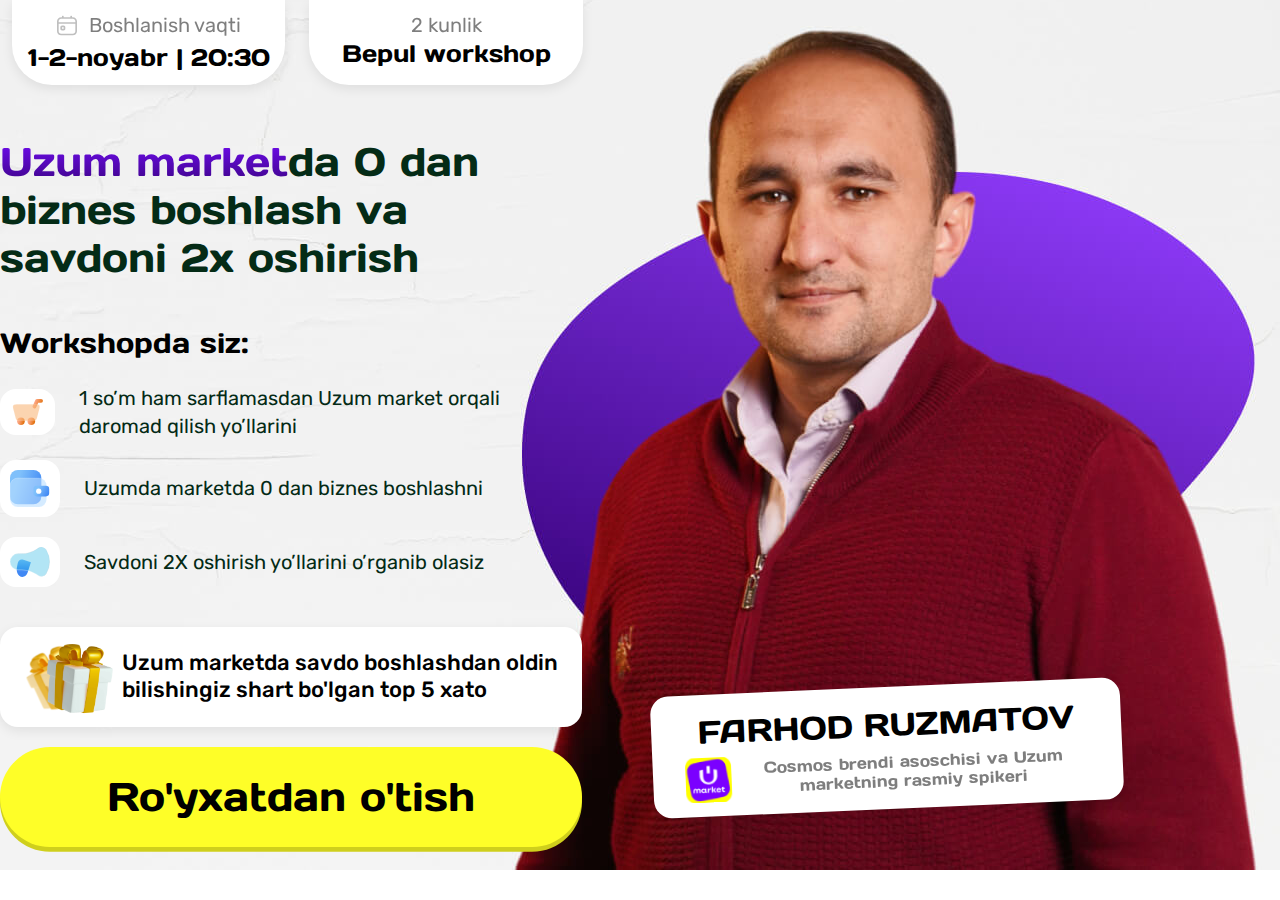
==== commit cc14c81a: "commit" ====
--- a/public/index.html
+++ b/public/index.html
@@ -49,12 +49,11 @@
 
         <!-- Title --->
         <h1
-          class="text-center lg:text-left text-[28px] lg:text-[40px] xl:text-[50px] text-[#042B16] leading-[1.2] font-days-one">
+          class="text-center lg:text-left text-[28px] lg:text-[40px] xl:text-[40px] text-[#042B16] leading-[1.2] font-days-one">
           <span class="relative">
             <span class="relative z-[1] purple-gradient-text">Uzum market</span>da 0 dan biznes boshlash va savdoni 2x oshirish
           </span>
         </h1>
-
         <!-- Title --->
 
         <!-- Mentor --->
@@ -148,7 +147,7 @@
         </div>
         <!-- button and card --->
       </div>
-      <div class="w-[540px] col-span-6 hidden lg:flex items-end pb-[0] pl-[10%]">
+      <div class="w-[540px] col-span-6 hidden lg:flex items-end pb-[10%] pl-[10%]">
         <div class="rounded-[18px] shadow-custom py-3.5 px-8 bg-white text-center rotate-[-2.47deg]">
           <div class="font-days-one uppercase text-[32px]">Farhod Ruzmatov</div>
           <div class="flex items-center justify-center text-[16px] leading-[1.2]">
--- a/public/css/styles.css
+++ b/public/css/styles.css
@@ -1,3 +1,3 @@
 body{background-repeat:no-repeat;background-position:top -30px right;background-size:cover;background-image:url(../img/bg-main.jpg);color:#000}.bg-telegram,body{background-attachment:fixed;font-family:Days One,Arial,sans-serif}.bg-telegram{background-position:100% 0;background-image:url(../img/telegram-bg.jpg)}.font-days-one{font-family:Days One,sans-serif}.font-rubik{font-family:Rubik,sans-serif}.purple-gradient-text{background:-webkit-linear-gradient(#760dfc,#3a0480);-webkit-background-clip:text;-webkit-text-fill-color:transparent}.gradient-button{background:#fefe28;box-shadow:0 .3rem 0 0 #cfcf1c;transition:transform .1s ease}.telegram-button{background:#28b6f6;box-shadow:0 .3rem 0 0 #138dc4}.gradient-button:active,.telegram-button:active{transform:translateY(.3rem)}.telegram-radial{background-image:radial-gradient(#1f6588,#279fdb)}@media only screen and (-webkit-min-device-pixel-ratio:2),only screen and (min-device-pixel-ratio:2),only screen and (min-resolution:192dpi),only screen and (min-resolution:2dppx){body{background-image:url(../img/bg-main@2x.jpg)}.bg-telegram{background-image:url(../img/telegram-bg@2x.jpg)}}@media only screen and (max-width:1023px){.bg-telegram,body{background-image:url(../img/mobile-bg.jpg)}@media only screen and (-webkit-min-device-pixel-ratio:2),only screen and (max-width:1023px) and (-webkit-min-device-pixel-ratio:2),only screen and (min-device-pixel-ratio:2),only screen and (min-resolution:192dpi),only screen and (min-resolution:2dppx){.bg-telegram,body{background-image:url(../img/mobile-bg@2x.jpg)}}}*,:after,:before{--tw-border-spacing-x:0;--tw-border-spacing-y:0;--tw-translate-x:0;--tw-translate-y:0;--tw-rotate:0;--tw-skew-x:0;--tw-skew-y:0;--tw-scale-x:1;--tw-scale-y:1;--tw-pan-x: ;--tw-pan-y: ;--tw-pinch-zoom: ;--tw-scroll-snap-strictness:proximity;--tw-gradient-from-position: ;--tw-gradient-via-position: ;--tw-gradient-to-position: ;--tw-ordinal: ;--tw-slashed-zero: ;--tw-numeric-figure: ;--tw-numeric-spacing: ;--tw-numeric-fraction: ;--tw-ring-inset: ;--tw-ring-offset-width:0px;--tw-ring-offset-color:#fff;--tw-ring-color:rgba(59,130,246,.5);--tw-ring-offset-shadow:0 0 #0000;--tw-ring-shadow:0 0 #0000;--tw-shadow:0 0 #0000;--tw-shadow-colored:0 0 #0000;--tw-blur: ;--tw-brightness: ;--tw-contrast: ;--tw-grayscale: ;--tw-hue-rotate: ;--tw-invert: ;--tw-saturate: ;--tw-sepia: ;--tw-drop-shadow: ;--tw-backdrop-blur: ;--tw-backdrop-brightness: ;--tw-backdrop-contrast: ;--tw-backdrop-grayscale: ;--tw-backdrop-hue-rotate: ;--tw-backdrop-invert: ;--tw-backdrop-opacity: ;--tw-backdrop-saturate: ;--tw-backdrop-sepia: ;--tw-contain-size: ;--tw-contain-layout: ;--tw-contain-paint: ;--tw-contain-style: }::backdrop{--tw-border-spacing-x:0;--tw-border-spacing-y:0;--tw-translate-x:0;--tw-translate-y:0;--tw-rotate:0;--tw-skew-x:0;--tw-skew-y:0;--tw-scale-x:1;--tw-scale-y:1;--tw-pan-x: ;--tw-pan-y: ;--tw-pinch-zoom: ;--tw-scroll-snap-strictness:proximity;--tw-gradient-from-position: ;--tw-gradient-via-position: ;--tw-gradient-to-position: ;--tw-ordinal: ;--tw-slashed-zero: ;--tw-numeric-figure: ;--tw-numeric-spacing: ;--tw-numeric-fraction: ;--tw-ring-inset: ;--tw-ring-offset-width:0px;--tw-ring-offset-color:#fff;--tw-ring-color:rgba(59,130,246,.5);--tw-ring-offset-shadow:0 0 #0000;--tw-ring-shadow:0 0 #0000;--tw-shadow:0 0 #0000;--tw-shadow-colored:0 0 #0000;--tw-blur: ;--tw-brightness: ;--tw-contrast: ;--tw-grayscale: ;--tw-hue-rotate: ;--tw-invert: ;--tw-saturate: ;--tw-sepia: ;--tw-drop-shadow: ;--tw-backdrop-blur: ;--tw-backdrop-brightness: ;--tw-backdrop-contrast: ;--tw-backdrop-grayscale: ;--tw-backdrop-hue-rotate: ;--tw-backdrop-invert: ;--tw-backdrop-opacity: ;--tw-backdrop-saturate: ;--tw-backdrop-sepia: ;--tw-contain-size: ;--tw-contain-layout: ;--tw-contain-paint: ;--tw-contain-style: }
 
-/*! tailwindcss v3.4.14 | MIT License | https://tailwindcss.com*/*,:after,:before{box-sizing:border-box;border:0 solid #e5e7eb}:after,:before{--tw-content:""}:host,html{line-height:1.5;-webkit-text-size-adjust:100%;-moz-tab-size:4;-o-tab-size:4;tab-size:4;font-family:ui-sans-serif,system-ui,sans-serif,Apple Color Emoji,Segoe UI Emoji,Segoe UI Symbol,Noto Color Emoji;font-feature-settings:normal;font-variation-settings:normal;-webkit-tap-highlight-color:transparent}body{margin:0;line-height:inherit}hr{height:0;color:inherit;border-top-width:1px}abbr:where([title]){-webkit-text-decoration:underline dotted;text-decoration:underline dotted}h1,h2,h3,h4,h5,h6{font-size:inherit;font-weight:inherit}a{color:inherit;text-decoration:inherit}b,strong{font-weight:bolder}code,kbd,pre,samp{font-family:ui-monospace,SFMono-Regular,Menlo,Monaco,Consolas,Liberation Mono,Courier New,monospace;font-feature-settings:normal;font-variation-settings:normal;font-size:1em}small{font-size:80%}sub,sup{font-size:75%;line-height:0;position:relative;vertical-align:baseline}sub{bottom:-.25em}sup{top:-.5em}table{text-indent:0;border-color:inherit;border-collapse:collapse}button,input,optgroup,select,textarea{font-family:inherit;font-feature-settings:inherit;font-variation-settings:inherit;font-size:100%;font-weight:inherit;line-height:inherit;letter-spacing:inherit;color:inherit;margin:0;padding:0}button,select{text-transform:none}button,input:where([type=button]),input:where([type=reset]),input:where([type=submit]){-webkit-appearance:button;background-color:transparent;background-image:none}:-moz-focusring{outline:auto}:-moz-ui-invalid{box-shadow:none}progress{vertical-align:baseline}::-webkit-inner-spin-button,::-webkit-outer-spin-button{height:auto}[type=search]{-webkit-appearance:textfield;outline-offset:-2px}::-webkit-search-decoration{-webkit-appearance:none}::-webkit-file-upload-button{-webkit-appearance:button;font:inherit}summary{display:list-item}blockquote,dd,dl,figure,h1,h2,h3,h4,h5,h6,hr,p,pre{margin:0}fieldset{margin:0}fieldset,legend{padding:0}menu,ol,ul{list-style:none;margin:0;padding:0}dialog{padding:0}textarea{resize:vertical}input::-moz-placeholder,textarea::-moz-placeholder{opacity:1;color:#9ca3af}input::placeholder,textarea::placeholder{opacity:1;color:#9ca3af}[role=button],button{cursor:pointer}:disabled{cursor:default}audio,canvas,embed,iframe,img,object,svg,video{display:block;vertical-align:middle}img,video{max-width:100%;height:auto}[hidden]:where(:not([hidden=until-found])){display:none}.container{width:100%}@media (min-width:640px){.container{max-width:640px}}@media (min-width:768px){.container{max-width:768px}}@media (min-width:1024px){.container{max-width:1024px}}@media (min-width:1280px){.container{max-width:1280px}}@media (min-width:1536px){.container{max-width:1536px}}.fixed{position:fixed}.absolute{position:absolute}.relative{position:relative}.inset-0{inset:0}.bottom-\[2\%\]{bottom:2%}.bottom-\[30px\]{bottom:30px}.left-0{left:0}.right-6{right:1.5rem}.top-6{top:1.5rem}.z-20{z-index:20}.z-\[100\]{z-index:100}.z-\[1\]{z-index:1}.order-\[-1\]{order:-1}.col-span-11{grid-column:span 11/span 11}.col-span-6{grid-column:span 6/span 6}.mx-auto{margin-left:auto;margin-right:auto}.mb-1{margin-bottom:.25rem}.mb-1\.5{margin-bottom:.375rem}.mb-2{margin-bottom:.5rem}.mb-4{margin-bottom:1rem}.mb-\[20px\]{margin-bottom:20px}.ml-\[10px\]{margin-left:10px}.mr-1{margin-right:.25rem}.mr-3{margin-right:.75rem}.mr-4{margin-right:1rem}.mr-\[10px\]{margin-right:10px}.mt-5{margin-top:1.25rem}.mt-\[-12px\]{margin-top:-12px}.mt-\[-30px\]{margin-top:-30px}.block{display:block}.flex{display:flex}.grid{display:grid}.hidden{display:none}.aspect-square{aspect-ratio:1/1}.h-12{height:3rem}.h-14{height:3.5rem}.h-\[70px\]{height:70px}.h-\[80px\]{height:80px}.h-full{height:100%}.h-screen{height:100vh}.w-10{width:2.5rem}.w-12{width:3rem}.w-3{width:.75rem}.w-6{width:1.5rem}.w-\[100px\]{width:100px}.w-\[150px\]{width:150px}.w-\[20px\]{width:20px}.w-\[300px\]{width:300px}.w-\[540px\]{width:540px}.w-\[6ch\]{width:6ch}.w-full{width:100%}.max-w-\[520px\]{max-width:520px}.\!shrink-0{flex-shrink:0!important}.shrink-0{flex-shrink:0}.flex-grow,.grow{flex-grow:1}.rotate-\[-2\.47deg\]{--tw-rotate:-2.47deg;transform:translate(var(--tw-translate-x),var(--tw-translate-y)) rotate(var(--tw-rotate)) skewX(var(--tw-skew-x)) skewY(var(--tw-skew-y)) scaleX(var(--tw-scale-x)) scaleY(var(--tw-scale-y))}@keyframes bounce{0%,to{transform:translateY(-25%);animation-timing-function:cubic-bezier(.8,0,1,1)}50%{transform:none;animation-timing-function:cubic-bezier(0,0,.2,1)}}.animate-bounce{animation:bounce 1s infinite}.cursor-pointer{cursor:pointer}.grid-cols-11{grid-template-columns:repeat(11,minmax(0,1fr))}.grid-cols-2{grid-template-columns:repeat(2,minmax(0,1fr))}.flex-col{flex-direction:column}.place-items-center{place-items:center}.items-end{align-items:flex-end}.items-center{align-items:center}.justify-center{justify-content:center}.gap-10{gap:2.5rem}.gap-2{gap:.5rem}.gap-3{gap:.75rem}.gap-3\.5{gap:.875rem}.gap-5{gap:1.25rem}.gap-7{gap:1.75rem}.overflow-auto{overflow:auto}.overflow-hidden{overflow:hidden}.rounded-\[16px\]{border-radius:16px}.rounded-\[18px\]{border-radius:18px}.rounded-\[8px\]{border-radius:8px}.rounded-full{border-radius:9999px}.rounded-lg{border-radius:.5rem}.rounded-b-\[24px\]{border-bottom-right-radius:24px;border-bottom-left-radius:24px}.border{border-width:1px}.border-none{border-style:none}.border-\[\#bed4da\]{--tw-border-opacity:1;border-color:rgb(190 212 218/var(--tw-border-opacity))}.border-red-600{--tw-border-opacity:1;border-color:rgb(220 38 38/var(--tw-border-opacity))}.bg-\[\#F3F7F8\]{--tw-bg-opacity:1;background-color:rgb(243 247 248/var(--tw-bg-opacity))}.bg-black{--tw-bg-opacity:1;background-color:rgb(0 0 0/var(--tw-bg-opacity))}.bg-red-50{--tw-bg-opacity:1;background-color:rgb(254 242 242/var(--tw-bg-opacity))}.bg-transparent{background-color:transparent}.bg-white{--tw-bg-opacity:1;background-color:rgb(255 255 255/var(--tw-bg-opacity))}.bg-opacity-50{--tw-bg-opacity:0.5}.p-1{padding:.25rem}.p-3{padding:.75rem}.p-4{padding:1rem}.p-5{padding:1.25rem}.px-3{padding-left:.75rem;padding-right:.75rem}.px-3\.5{padding-left:.875rem;padding-right:.875rem}.px-4{padding-left:1rem;padding-right:1rem}.px-8{padding-left:2rem;padding-right:2rem}.px-\[10px\]{padding-left:10px;padding-right:10px}.px-\[12px\]{padding-left:12px;padding-right:12px}.px-\[2\.5px\]{padding-left:2.5px;padding-right:2.5px}.px-\[5px\]{padding-left:5px;padding-right:5px}.py-10{padding-top:2.5rem;padding-bottom:2.5rem}.py-2\.5{padding-top:.625rem;padding-bottom:.625rem}.py-3\.5{padding-top:.875rem;padding-bottom:.875rem}.py-8{padding-top:2rem;padding-bottom:2rem}.py-\[10px\]{padding-top:10px;padding-bottom:10px}.py-\[18px\]{padding-top:18px;padding-bottom:18px}.pb-20{padding-bottom:5rem}.pb-\[0\]{padding-bottom:0}.pl-20{padding-left:5rem}.pl-4{padding-left:1rem}.pl-\[10\%\]{padding-left:10%}.text-center{text-align:center}.text-2xl{font-size:1.5rem;line-height:2rem}.text-\[12px\]{font-size:12px}.text-\[14px\]{font-size:14px}.text-\[16px\]{font-size:16px}.text-\[18px\]{font-size:18px}.text-\[20px\]{font-size:20px}.text-\[22px\]{font-size:22px}.text-\[28px\]{font-size:28px}.text-\[32px\]{font-size:32px}.font-medium{font-weight:500}.uppercase{text-transform:uppercase}.leading-\[1\.2\]{line-height:1.2}.leading-\[1\.3\]{line-height:1.3}.leading-\[1\.4\]{line-height:1.4}.text-\[\#042A16\]{--tw-text-opacity:1;color:rgb(4 42 22/var(--tw-text-opacity))}.text-\[\#042B16\]{--tw-text-opacity:1;color:rgb(4 43 22/var(--tw-text-opacity))}.text-\[\#48635B\]{--tw-text-opacity:1;color:rgb(72 99 91/var(--tw-text-opacity))}.text-black{--tw-text-opacity:1;color:rgb(0 0 0/var(--tw-text-opacity))}.text-red-800{--tw-text-opacity:1;color:rgb(153 27 27/var(--tw-text-opacity))}.text-white{--tw-text-opacity:1;color:rgb(255 255 255/var(--tw-text-opacity))}.opacity-50{opacity:.5}.shadow-custom{--tw-shadow:0px 4px 12px 0px #00000014;--tw-shadow-colored:0px 4px 12px 0px var(--tw-shadow-color);box-shadow:var(--tw-ring-offset-shadow,0 0 #0000),var(--tw-ring-shadow,0 0 #0000),var(--tw-shadow)}.focus\:outline-0:focus{outline-width:0}@media (min-width:640px){.sm\:w-\[400px\]{width:400px}}@media (min-width:768px){.md\:mt-0{margin-top:0}}@media (min-width:1024px){.lg\:order-none{order:0}.lg\:col-span-5{grid-column:span 5/span 5}.lg\:mb-4{margin-bottom:1rem}.lg\:mb-6{margin-bottom:1.5rem}.lg\:block{display:block}.lg\:flex{display:flex}.lg\:hidden{display:none}.lg\:h-16{height:4rem}.lg\:h-\[80px\]{height:80px}.lg\:w-4{width:1rem}.lg\:w-8{width:2rem}.lg\:w-\[218px\]{width:218px}.lg\:grow{flex-grow:1}.lg\:items-center{align-items:center}.lg\:gap-3{gap:.75rem}.lg\:gap-4{gap:1rem}.lg\:gap-5{gap:1.25rem}.lg\:gap-8{gap:2rem}.lg\:rounded-\[12px\]{border-radius:12px}.lg\:rounded-b-\[32px\]{border-bottom-right-radius:32px;border-bottom-left-radius:32px}.lg\:p-10{padding:2.5rem}.lg\:px-0{padding-left:0;padding-right:0}.lg\:text-left{text-align:left}.lg\:text-4xl{font-size:2.25rem;line-height:2.5rem}.lg\:text-\[16px\]{font-size:16px}.lg\:text-\[17px\]{font-size:17px}.lg\:text-\[18px\]{font-size:18px}.lg\:text-\[20px\]{font-size:20px}.lg\:text-\[22px\]{font-size:22px}.lg\:text-\[24px\]{font-size:24px}.lg\:text-\[25px\]{font-size:25px}.lg\:text-\[28px\]{font-size:28px}.lg\:text-\[30px\]{font-size:30px}.lg\:text-\[40px\]{font-size:40px}}@media (min-width:1280px){.xl\:h-\[100px\]{height:100px}.xl\:h-\[90px\]{height:90px}.xl\:w-10{width:2.5rem}.xl\:gap-10{gap:2.5rem}.xl\:gap-5{gap:1.25rem}.xl\:gap-6{gap:1.5rem}.xl\:gap-\[14px\]{gap:14px}.xl\:rounded-b-\[40px\]{border-bottom-right-radius:40px;border-bottom-left-radius:40px}.xl\:py-\[12px\]{padding-top:12px;padding-bottom:12px}.xl\:text-\[20px\]{font-size:20px}.xl\:text-\[22px\]{font-size:22px}.xl\:text-\[24px\]{font-size:24px}.xl\:text-\[28px\]{font-size:28px}.xl\:text-\[30px\]{font-size:30px}.xl\:text-\[40px\]{font-size:40px}.xl\:text-\[50px\]{font-size:50px}.xl\:text-\[60px\]{font-size:60px}}+/*! tailwindcss v3.4.14 | MIT License | https://tailwindcss.com*/*,:after,:before{box-sizing:border-box;border:0 solid #e5e7eb}:after,:before{--tw-content:""}:host,html{line-height:1.5;-webkit-text-size-adjust:100%;-moz-tab-size:4;-o-tab-size:4;tab-size:4;font-family:ui-sans-serif,system-ui,sans-serif,Apple Color Emoji,Segoe UI Emoji,Segoe UI Symbol,Noto Color Emoji;font-feature-settings:normal;font-variation-settings:normal;-webkit-tap-highlight-color:transparent}body{margin:0;line-height:inherit}hr{height:0;color:inherit;border-top-width:1px}abbr:where([title]){-webkit-text-decoration:underline dotted;text-decoration:underline dotted}h1,h2,h3,h4,h5,h6{font-size:inherit;font-weight:inherit}a{color:inherit;text-decoration:inherit}b,strong{font-weight:bolder}code,kbd,pre,samp{font-family:ui-monospace,SFMono-Regular,Menlo,Monaco,Consolas,Liberation Mono,Courier New,monospace;font-feature-settings:normal;font-variation-settings:normal;font-size:1em}small{font-size:80%}sub,sup{font-size:75%;line-height:0;position:relative;vertical-align:baseline}sub{bottom:-.25em}sup{top:-.5em}table{text-indent:0;border-color:inherit;border-collapse:collapse}button,input,optgroup,select,textarea{font-family:inherit;font-feature-settings:inherit;font-variation-settings:inherit;font-size:100%;font-weight:inherit;line-height:inherit;letter-spacing:inherit;color:inherit;margin:0;padding:0}button,select{text-transform:none}button,input:where([type=button]),input:where([type=reset]),input:where([type=submit]){-webkit-appearance:button;background-color:transparent;background-image:none}:-moz-focusring{outline:auto}:-moz-ui-invalid{box-shadow:none}progress{vertical-align:baseline}::-webkit-inner-spin-button,::-webkit-outer-spin-button{height:auto}[type=search]{-webkit-appearance:textfield;outline-offset:-2px}::-webkit-search-decoration{-webkit-appearance:none}::-webkit-file-upload-button{-webkit-appearance:button;font:inherit}summary{display:list-item}blockquote,dd,dl,figure,h1,h2,h3,h4,h5,h6,hr,p,pre{margin:0}fieldset{margin:0}fieldset,legend{padding:0}menu,ol,ul{list-style:none;margin:0;padding:0}dialog{padding:0}textarea{resize:vertical}input::-moz-placeholder,textarea::-moz-placeholder{opacity:1;color:#9ca3af}input::placeholder,textarea::placeholder{opacity:1;color:#9ca3af}[role=button],button{cursor:pointer}:disabled{cursor:default}audio,canvas,embed,iframe,img,object,svg,video{display:block;vertical-align:middle}img,video{max-width:100%;height:auto}[hidden]:where(:not([hidden=until-found])){display:none}.container{width:100%}@media (min-width:640px){.container{max-width:640px}}@media (min-width:768px){.container{max-width:768px}}@media (min-width:1024px){.container{max-width:1024px}}@media (min-width:1280px){.container{max-width:1280px}}@media (min-width:1536px){.container{max-width:1536px}}.fixed{position:fixed}.absolute{position:absolute}.relative{position:relative}.inset-0{inset:0}.bottom-\[2\%\]{bottom:2%}.bottom-\[30px\]{bottom:30px}.left-0{left:0}.right-6{right:1.5rem}.top-6{top:1.5rem}.z-20{z-index:20}.z-\[100\]{z-index:100}.z-\[1\]{z-index:1}.order-\[-1\]{order:-1}.col-span-11{grid-column:span 11/span 11}.col-span-6{grid-column:span 6/span 6}.mx-auto{margin-left:auto;margin-right:auto}.mb-1{margin-bottom:.25rem}.mb-1\.5{margin-bottom:.375rem}.mb-2{margin-bottom:.5rem}.mb-4{margin-bottom:1rem}.mb-\[20px\]{margin-bottom:20px}.ml-\[10px\]{margin-left:10px}.mr-1{margin-right:.25rem}.mr-3{margin-right:.75rem}.mr-4{margin-right:1rem}.mr-\[10px\]{margin-right:10px}.mt-5{margin-top:1.25rem}.mt-\[-12px\]{margin-top:-12px}.mt-\[-30px\]{margin-top:-30px}.block{display:block}.flex{display:flex}.grid{display:grid}.hidden{display:none}.aspect-square{aspect-ratio:1/1}.h-12{height:3rem}.h-14{height:3.5rem}.h-\[70px\]{height:70px}.h-\[80px\]{height:80px}.h-full{height:100%}.h-screen{height:100vh}.w-10{width:2.5rem}.w-12{width:3rem}.w-3{width:.75rem}.w-6{width:1.5rem}.w-\[100px\]{width:100px}.w-\[150px\]{width:150px}.w-\[20px\]{width:20px}.w-\[300px\]{width:300px}.w-\[540px\]{width:540px}.w-\[6ch\]{width:6ch}.w-full{width:100%}.max-w-\[520px\]{max-width:520px}.\!shrink-0{flex-shrink:0!important}.shrink-0{flex-shrink:0}.flex-grow,.grow{flex-grow:1}.rotate-\[-2\.47deg\]{--tw-rotate:-2.47deg;transform:translate(var(--tw-translate-x),var(--tw-translate-y)) rotate(var(--tw-rotate)) skewX(var(--tw-skew-x)) skewY(var(--tw-skew-y)) scaleX(var(--tw-scale-x)) scaleY(var(--tw-scale-y))}@keyframes bounce{0%,to{transform:translateY(-25%);animation-timing-function:cubic-bezier(.8,0,1,1)}50%{transform:none;animation-timing-function:cubic-bezier(0,0,.2,1)}}.animate-bounce{animation:bounce 1s infinite}.cursor-pointer{cursor:pointer}.grid-cols-11{grid-template-columns:repeat(11,minmax(0,1fr))}.grid-cols-2{grid-template-columns:repeat(2,minmax(0,1fr))}.flex-col{flex-direction:column}.place-items-center{place-items:center}.items-end{align-items:flex-end}.items-center{align-items:center}.justify-center{justify-content:center}.gap-10{gap:2.5rem}.gap-2{gap:.5rem}.gap-3{gap:.75rem}.gap-3\.5{gap:.875rem}.gap-5{gap:1.25rem}.gap-7{gap:1.75rem}.overflow-auto{overflow:auto}.overflow-hidden{overflow:hidden}.rounded-\[16px\]{border-radius:16px}.rounded-\[18px\]{border-radius:18px}.rounded-\[8px\]{border-radius:8px}.rounded-full{border-radius:9999px}.rounded-lg{border-radius:.5rem}.rounded-b-\[24px\]{border-bottom-right-radius:24px;border-bottom-left-radius:24px}.border{border-width:1px}.border-none{border-style:none}.border-\[\#bed4da\]{--tw-border-opacity:1;border-color:rgb(190 212 218/var(--tw-border-opacity))}.border-red-600{--tw-border-opacity:1;border-color:rgb(220 38 38/var(--tw-border-opacity))}.bg-\[\#F3F7F8\]{--tw-bg-opacity:1;background-color:rgb(243 247 248/var(--tw-bg-opacity))}.bg-black{--tw-bg-opacity:1;background-color:rgb(0 0 0/var(--tw-bg-opacity))}.bg-red-50{--tw-bg-opacity:1;background-color:rgb(254 242 242/var(--tw-bg-opacity))}.bg-transparent{background-color:transparent}.bg-white{--tw-bg-opacity:1;background-color:rgb(255 255 255/var(--tw-bg-opacity))}.bg-opacity-50{--tw-bg-opacity:0.5}.p-1{padding:.25rem}.p-3{padding:.75rem}.p-4{padding:1rem}.p-5{padding:1.25rem}.px-3{padding-left:.75rem;padding-right:.75rem}.px-3\.5{padding-left:.875rem;padding-right:.875rem}.px-4{padding-left:1rem;padding-right:1rem}.px-8{padding-left:2rem;padding-right:2rem}.px-\[10px\]{padding-left:10px;padding-right:10px}.px-\[12px\]{padding-left:12px;padding-right:12px}.px-\[2\.5px\]{padding-left:2.5px;padding-right:2.5px}.px-\[5px\]{padding-left:5px;padding-right:5px}.py-10{padding-top:2.5rem;padding-bottom:2.5rem}.py-2\.5{padding-top:.625rem;padding-bottom:.625rem}.py-3\.5{padding-top:.875rem;padding-bottom:.875rem}.py-8{padding-top:2rem;padding-bottom:2rem}.py-\[10px\]{padding-top:10px;padding-bottom:10px}.py-\[18px\]{padding-top:18px;padding-bottom:18px}.pb-20{padding-bottom:5rem}.pb-\[0\]{padding-bottom:0}.pl-20{padding-left:5rem}.pl-4{padding-left:1rem}.pl-\[10\%\]{padding-left:10%}.pb-\[20\%\]{padding-bottom:20%}.pb-\[10\%\]{padding-bottom:10%}.text-center{text-align:center}.text-2xl{font-size:1.5rem;line-height:2rem}.text-\[12px\]{font-size:12px}.text-\[14px\]{font-size:14px}.text-\[16px\]{font-size:16px}.text-\[18px\]{font-size:18px}.text-\[20px\]{font-size:20px}.text-\[22px\]{font-size:22px}.text-\[28px\]{font-size:28px}.text-\[32px\]{font-size:32px}.font-medium{font-weight:500}.uppercase{text-transform:uppercase}.leading-\[1\.2\]{line-height:1.2}.leading-\[1\.3\]{line-height:1.3}.leading-\[1\.4\]{line-height:1.4}.text-\[\#042A16\]{--tw-text-opacity:1;color:rgb(4 42 22/var(--tw-text-opacity))}.text-\[\#042B16\]{--tw-text-opacity:1;color:rgb(4 43 22/var(--tw-text-opacity))}.text-\[\#48635B\]{--tw-text-opacity:1;color:rgb(72 99 91/var(--tw-text-opacity))}.text-black{--tw-text-opacity:1;color:rgb(0 0 0/var(--tw-text-opacity))}.text-red-800{--tw-text-opacity:1;color:rgb(153 27 27/var(--tw-text-opacity))}.text-white{--tw-text-opacity:1;color:rgb(255 255 255/var(--tw-text-opacity))}.opacity-50{opacity:.5}.shadow-custom{--tw-shadow:0px 4px 12px 0px #00000014;--tw-shadow-colored:0px 4px 12px 0px var(--tw-shadow-color);box-shadow:var(--tw-ring-offset-shadow,0 0 #0000),var(--tw-ring-shadow,0 0 #0000),var(--tw-shadow)}.focus\:outline-0:focus{outline-width:0}@media (min-width:640px){.sm\:w-\[400px\]{width:400px}}@media (min-width:768px){.md\:mt-0{margin-top:0}}@media (min-width:1024px){.lg\:order-none{order:0}.lg\:col-span-5{grid-column:span 5/span 5}.lg\:mb-4{margin-bottom:1rem}.lg\:mb-6{margin-bottom:1.5rem}.lg\:block{display:block}.lg\:flex{display:flex}.lg\:hidden{display:none}.lg\:h-16{height:4rem}.lg\:h-\[80px\]{height:80px}.lg\:w-4{width:1rem}.lg\:w-8{width:2rem}.lg\:w-\[218px\]{width:218px}.lg\:grow{flex-grow:1}.lg\:items-center{align-items:center}.lg\:gap-3{gap:.75rem}.lg\:gap-4{gap:1rem}.lg\:gap-5{gap:1.25rem}.lg\:gap-8{gap:2rem}.lg\:rounded-\[12px\]{border-radius:12px}.lg\:rounded-b-\[32px\]{border-bottom-right-radius:32px;border-bottom-left-radius:32px}.lg\:p-10{padding:2.5rem}.lg\:px-0{padding-left:0;padding-right:0}.lg\:text-left{text-align:left}.lg\:text-4xl{font-size:2.25rem;line-height:2.5rem}.lg\:text-\[16px\]{font-size:16px}.lg\:text-\[17px\]{font-size:17px}.lg\:text-\[18px\]{font-size:18px}.lg\:text-\[20px\]{font-size:20px}.lg\:text-\[22px\]{font-size:22px}.lg\:text-\[24px\]{font-size:24px}.lg\:text-\[25px\]{font-size:25px}.lg\:text-\[28px\]{font-size:28px}.lg\:text-\[30px\]{font-size:30px}.lg\:text-\[40px\]{font-size:40px}}@media (min-width:1280px){.xl\:h-\[100px\]{height:100px}.xl\:h-\[90px\]{height:90px}.xl\:w-10{width:2.5rem}.xl\:gap-10{gap:2.5rem}.xl\:gap-5{gap:1.25rem}.xl\:gap-6{gap:1.5rem}.xl\:gap-\[14px\]{gap:14px}.xl\:rounded-b-\[40px\]{border-bottom-right-radius:40px;border-bottom-left-radius:40px}.xl\:py-\[12px\]{padding-top:12px;padding-bottom:12px}.xl\:text-\[20px\]{font-size:20px}.xl\:text-\[22px\]{font-size:22px}.xl\:text-\[24px\]{font-size:24px}.xl\:text-\[28px\]{font-size:28px}.xl\:text-\[30px\]{font-size:30px}.xl\:text-\[40px\]{font-size:40px}.xl\:text-\[60px\]{font-size:60px}}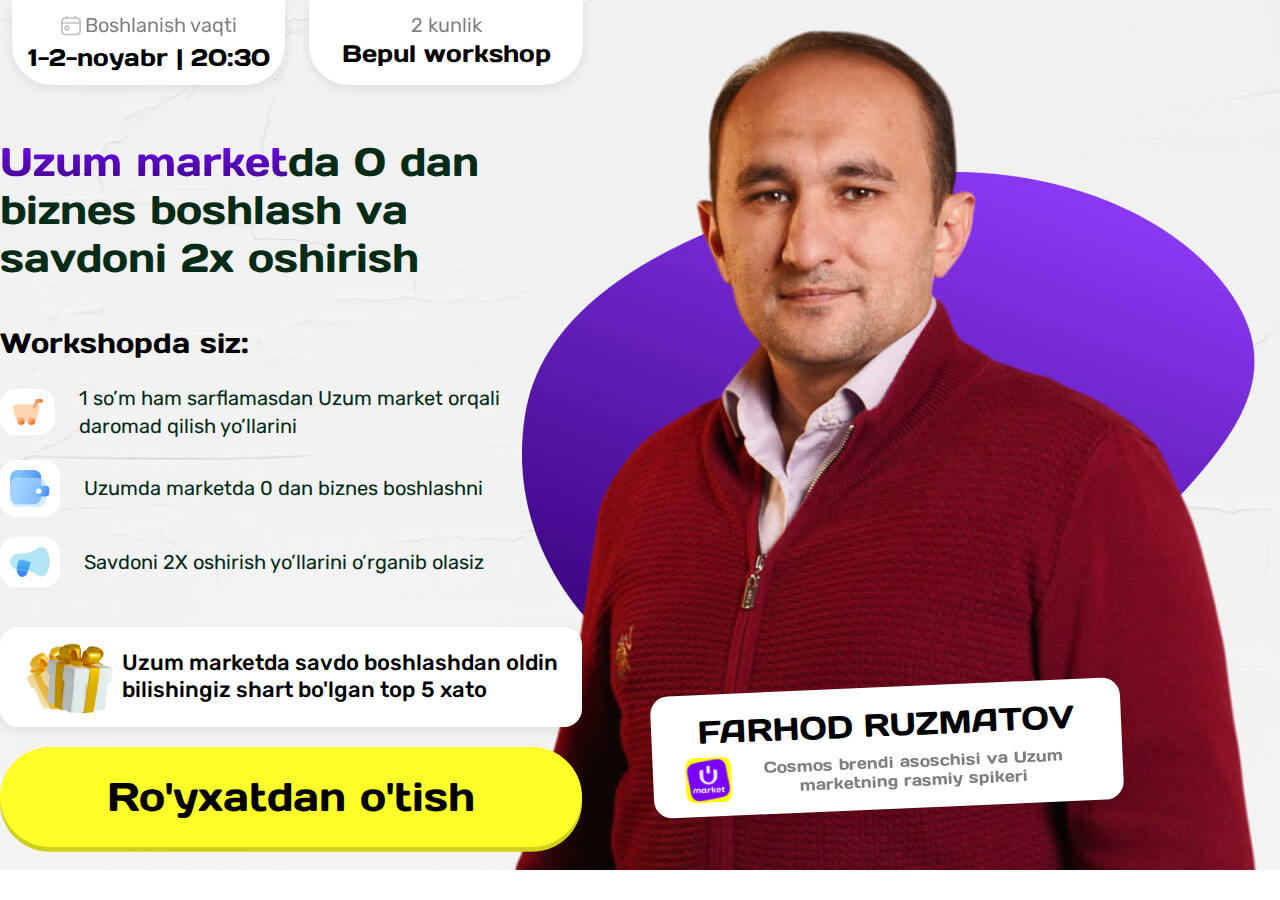
==== commit b5cd7510: "commit" ====
--- a/public/index.html
+++ b/public/index.html
@@ -21,15 +21,15 @@
 
 <div class="h-screen flex flex-col">
   <header>
-    <div class="container px-3 mx-auto grid grid-cols-11">
+    <div class="container xl:container-xl px-3 mx-auto grid grid-cols-11">
       <div class="col-span-11 lg:col-span-5 grid grid-cols-2 gap-2 lg:gap-4 xl:gap-6">
         <div
-          class="flex flex-col text-center rounded-b-[24px] lg:rounded-b-[32px] xl:rounded-b-[40px] shadow-custom bg-white py-[18px] xl:py-[12px] leading-[1.3]">
-          <div class="flex justify-center items-center mb-1 text-[14px] lg:text-[17px] xl:text-[20px] opacity-50">
-            <img class="w-[20px] mr-3" src="img/calendar-icon.svg" alt="">
+          class="flex flex-col text-center rounded-b-[24px] lg:rounded-b-[32px] xl:rounded-b-[40px] shadow-custom bg-white py-[18px] px-[5px] xl:py-[12px] leading-[1.3]">
+          <div class="flex justify-center items-center mb-1 text-[12px] lg:text-[17px] xl:text-[20px] opacity-50">
+            <img class="w-[20px] mr-1" src="img/calendar-icon.svg" alt="">
             <span class="font-rubik">Boshlanish vaqti</span>
           </div>
-          <div class="text-[18px] lg:text-[20px] xl:text-[24px] font-days-one">
+          <div class="text-[14px] lg:text-[20px] xl:text-[24px] font-days-one">
             <span> 1-2-noyabr |</span>
             <span>20:30</span>
           </div>
@@ -37,7 +37,7 @@
         <div
           class="flex flex-col text-center rounded-b-[24px] lg:rounded-b-[32px] xl:rounded-b-[40px] shadow-custom bg-white py-[18px] xl:py-[12px] leading-[1.3]">
           <div class="text-[14px] lg:text-[17px] xl:text-[20px] opacity-50 font-rubik">2 kunlik</div>
-          <div class="text-[20px] lg:text-[20px] xl:text-[24px] px-[2.5px] font-days-one">Bepul workshop</div>
+          <div class="text-[16px] lg:text-[20px] xl:text-[24px] px-[2.5px] font-days-one">Bepul workshop</div>
         </div>
       </div>
     </div>
@@ -46,15 +46,12 @@
   <main class="lg:grow flex items-center">
     <div class="container mx-auto grid grid-cols-11">
       <div class="col-span-11 lg:col-span-5 flex flex-col gap-7 lg:gap-8 xl:gap-10 py-8">
-
-        <!-- Title --->
         <h1
-          class="text-center lg:text-left text-[28px] lg:text-[40px] xl:text-[40px] text-[#042B16] leading-[1.2] font-days-one">
+          class="text-center lg:text-left text-[22px] lg:text-[40px] xl:text-[40px] text-[#042B16] leading-[1.2] font-days-one">
           <span class="relative">
             <span class="relative z-[1] purple-gradient-text">Uzum market</span>da 0 dan biznes boshlash va savdoni 2x oshirish
           </span>
         </h1>
-        <!-- Title --->
 
         <!-- Mentor --->
         <div>
@@ -62,23 +59,22 @@
             <img class="h-full mx-auto mt-[-30px]" srcset="img/mentor.png 1x, img/mentor@2x.png 2x" src="img/mentor.png"
                  alt="whatever">
             <div
-              class="absolute left-0 bottom-[30px] rounded-[18px] shadow-custom py-2.5 px-3.5 bg-white text-center rotate-[-2.47deg] w-[300px] sm:w-[400px]">
+              class="absolute left-0 bottom-[90px] rounded-[18px] shadow-custom py-2.5 px-3.5 bg-white text-center rotate-[-2.47deg] w-[300px] sm:w-[400px]">
               <div class="font-days-one uppercase">Farhod Ruzmatov</div>
               <div class="flex items-center text-[12px] leading-[1.2]">
                 <img class="mr-1" src="img/uzum-market-icon.svg" alt="">
                 <span class="font-medium opacity-50">Cosmos brendi asoschisi va Uzum marketning rasmiy spikeri</span>
               </div>
             </div>
-          </div>
-          <button data-main-button
-                  class="block lg:hidden t-[-30px] z-[100] mb-[20px] gradient-button rounded-full w-full text-black h-[70px] lg:h-[80px] xl:h-[100px] font-days-one text-[20px] lg:text-[30px] xl:text-[40px]">
+            <button data-main-button
+                    class="block lg:hidden absolute bottom-[-20px] z-[100] mb-[20px] gradient-button rounded-full w-full text-black h-[70px] lg:h-[80px] xl:h-[100px] font-days-one text-[20px] lg:text-[30px] xl:text-[40px]">
             <span>
               Ro'yxatdan o'tish
             </span>
-          </button>
-
+            </button>
+          </div>
           <div
-            class=" block lg:hidden flex items-center mb-[20px] ml-[10px] mr-[10px] lg:items-center gap-2 lg:gap-3 xl:gap-[14px] p-1 rounded-[18px] shadow-custom bg-white ">
+            class=" block lg:hidden flex mt-[20px] items-center mb-[20px] ml-[10px] mr-[10px] lg:items-center gap-2 lg:gap-3 xl:gap-[14px] p-1 rounded-[18px] shadow-custom bg-white ">
             <div>
               <div class="flex items-center px-[5px]">
                 <img class="w-[100px]" src="img/thank_you_gift@1x.png"
--- a/public/css/styles.css
+++ b/public/css/styles.css
@@ -1,3 +1,3 @@
-body{background-repeat:no-repeat;background-position:top -30px right;background-size:cover;background-image:url(../img/bg-main.jpg);color:#000}.bg-telegram,body{background-attachment:fixed;font-family:Days One,Arial,sans-serif}.bg-telegram{background-position:100% 0;background-image:url(../img/telegram-bg.jpg)}.font-days-one{font-family:Days One,sans-serif}.font-rubik{font-family:Rubik,sans-serif}.purple-gradient-text{background:-webkit-linear-gradient(#760dfc,#3a0480);-webkit-background-clip:text;-webkit-text-fill-color:transparent}.gradient-button{background:#fefe28;box-shadow:0 .3rem 0 0 #cfcf1c;transition:transform .1s ease}.telegram-button{background:#28b6f6;box-shadow:0 .3rem 0 0 #138dc4}.gradient-button:active,.telegram-button:active{transform:translateY(.3rem)}.telegram-radial{background-image:radial-gradient(#1f6588,#279fdb)}@media only screen and (-webkit-min-device-pixel-ratio:2),only screen and (min-device-pixel-ratio:2),only screen and (min-resolution:192dpi),only screen and (min-resolution:2dppx){body{background-image:url(../img/bg-main@2x.jpg)}.bg-telegram{background-image:url(../img/telegram-bg@2x.jpg)}}@media only screen and (max-width:1023px){.bg-telegram,body{background-image:url(../img/mobile-bg.jpg)}@media only screen and (-webkit-min-device-pixel-ratio:2),only screen and (max-width:1023px) and (-webkit-min-device-pixel-ratio:2),only screen and (min-device-pixel-ratio:2),only screen and (min-resolution:192dpi),only screen and (min-resolution:2dppx){.bg-telegram,body{background-image:url(../img/mobile-bg@2x.jpg)}}}*,:after,:before{--tw-border-spacing-x:0;--tw-border-spacing-y:0;--tw-translate-x:0;--tw-translate-y:0;--tw-rotate:0;--tw-skew-x:0;--tw-skew-y:0;--tw-scale-x:1;--tw-scale-y:1;--tw-pan-x: ;--tw-pan-y: ;--tw-pinch-zoom: ;--tw-scroll-snap-strictness:proximity;--tw-gradient-from-position: ;--tw-gradient-via-position: ;--tw-gradient-to-position: ;--tw-ordinal: ;--tw-slashed-zero: ;--tw-numeric-figure: ;--tw-numeric-spacing: ;--tw-numeric-fraction: ;--tw-ring-inset: ;--tw-ring-offset-width:0px;--tw-ring-offset-color:#fff;--tw-ring-color:rgba(59,130,246,.5);--tw-ring-offset-shadow:0 0 #0000;--tw-ring-shadow:0 0 #0000;--tw-shadow:0 0 #0000;--tw-shadow-colored:0 0 #0000;--tw-blur: ;--tw-brightness: ;--tw-contrast: ;--tw-grayscale: ;--tw-hue-rotate: ;--tw-invert: ;--tw-saturate: ;--tw-sepia: ;--tw-drop-shadow: ;--tw-backdrop-blur: ;--tw-backdrop-brightness: ;--tw-backdrop-contrast: ;--tw-backdrop-grayscale: ;--tw-backdrop-hue-rotate: ;--tw-backdrop-invert: ;--tw-backdrop-opacity: ;--tw-backdrop-saturate: ;--tw-backdrop-sepia: ;--tw-contain-size: ;--tw-contain-layout: ;--tw-contain-paint: ;--tw-contain-style: }::backdrop{--tw-border-spacing-x:0;--tw-border-spacing-y:0;--tw-translate-x:0;--tw-translate-y:0;--tw-rotate:0;--tw-skew-x:0;--tw-skew-y:0;--tw-scale-x:1;--tw-scale-y:1;--tw-pan-x: ;--tw-pan-y: ;--tw-pinch-zoom: ;--tw-scroll-snap-strictness:proximity;--tw-gradient-from-position: ;--tw-gradient-via-position: ;--tw-gradient-to-position: ;--tw-ordinal: ;--tw-slashed-zero: ;--tw-numeric-figure: ;--tw-numeric-spacing: ;--tw-numeric-fraction: ;--tw-ring-inset: ;--tw-ring-offset-width:0px;--tw-ring-offset-color:#fff;--tw-ring-color:rgba(59,130,246,.5);--tw-ring-offset-shadow:0 0 #0000;--tw-ring-shadow:0 0 #0000;--tw-shadow:0 0 #0000;--tw-shadow-colored:0 0 #0000;--tw-blur: ;--tw-brightness: ;--tw-contrast: ;--tw-grayscale: ;--tw-hue-rotate: ;--tw-invert: ;--tw-saturate: ;--tw-sepia: ;--tw-drop-shadow: ;--tw-backdrop-blur: ;--tw-backdrop-brightness: ;--tw-backdrop-contrast: ;--tw-backdrop-grayscale: ;--tw-backdrop-hue-rotate: ;--tw-backdrop-invert: ;--tw-backdrop-opacity: ;--tw-backdrop-saturate: ;--tw-backdrop-sepia: ;--tw-contain-size: ;--tw-contain-layout: ;--tw-contain-paint: ;--tw-contain-style: }
+body{background-repeat:no-repeat;background-position:top -30px right;background-size:cover;background-image:url(../img/bg-main.jpg);color:#000}.bg-telegram,body{background-attachment:fixed;font-family:Days One,Arial,sans-serif}.bg-telegram{background-position:100% 0;background-image:url(../img/telegram-bg.jpg)}.font-days-one{font-family:Days One,sans-serif}.font-rubik{font-family:Rubik,sans-serif}.purple-gradient-text{background:-webkit-linear-gradient(#760dfc,#3a0480);-webkit-background-clip:text;-webkit-text-fill-color:transparent}.gradient-button{background:#fefe28;box-shadow:0 .3rem 0 0 #cfcf1c;transition:transform .1s ease}.telegram-button{background:#28b6f6;box-shadow:0 .3rem 0 0 #138dc4}.gradient-button:active,.telegram-button:active{transform:translateY(.3rem)}.telegram-radial{background-image:radial-gradient(#1f6588,#279fdb)}@media only screen and (min-width:1536px){.container{max-width:1280px}}@media only screen and (min-width:1700px){.container{max-width:1536px}}@media only screen and (-webkit-min-device-pixel-ratio:2),only screen and (min-device-pixel-ratio:2),only screen and (min-resolution:192dpi),only screen and (min-resolution:2dppx){body{background-image:url(../img/bg-main@2x.jpg)}.bg-telegram{background-image:url(../img/telegram-bg@2x.jpg)}}@media only screen and (max-width:1023px){.bg-telegram,body{background-image:url(../img/mobile-bg.jpg)}@media only screen and (-webkit-min-device-pixel-ratio:2),only screen and (max-width:1023px) and (-webkit-min-device-pixel-ratio:2),only screen and (min-device-pixel-ratio:2),only screen and (min-resolution:192dpi),only screen and (min-resolution:2dppx){.bg-telegram,body{background-image:url(../img/mobile-bg@2x.jpg)}}}*,:after,:before{--tw-border-spacing-x:0;--tw-border-spacing-y:0;--tw-translate-x:0;--tw-translate-y:0;--tw-rotate:0;--tw-skew-x:0;--tw-skew-y:0;--tw-scale-x:1;--tw-scale-y:1;--tw-pan-x: ;--tw-pan-y: ;--tw-pinch-zoom: ;--tw-scroll-snap-strictness:proximity;--tw-gradient-from-position: ;--tw-gradient-via-position: ;--tw-gradient-to-position: ;--tw-ordinal: ;--tw-slashed-zero: ;--tw-numeric-figure: ;--tw-numeric-spacing: ;--tw-numeric-fraction: ;--tw-ring-inset: ;--tw-ring-offset-width:0px;--tw-ring-offset-color:#fff;--tw-ring-color:rgba(59,130,246,.5);--tw-ring-offset-shadow:0 0 #0000;--tw-ring-shadow:0 0 #0000;--tw-shadow:0 0 #0000;--tw-shadow-colored:0 0 #0000;--tw-blur: ;--tw-brightness: ;--tw-contrast: ;--tw-grayscale: ;--tw-hue-rotate: ;--tw-invert: ;--tw-saturate: ;--tw-sepia: ;--tw-drop-shadow: ;--tw-backdrop-blur: ;--tw-backdrop-brightness: ;--tw-backdrop-contrast: ;--tw-backdrop-grayscale: ;--tw-backdrop-hue-rotate: ;--tw-backdrop-invert: ;--tw-backdrop-opacity: ;--tw-backdrop-saturate: ;--tw-backdrop-sepia: ;--tw-contain-size: ;--tw-contain-layout: ;--tw-contain-paint: ;--tw-contain-style: }::backdrop{--tw-border-spacing-x:0;--tw-border-spacing-y:0;--tw-translate-x:0;--tw-translate-y:0;--tw-rotate:0;--tw-skew-x:0;--tw-skew-y:0;--tw-scale-x:1;--tw-scale-y:1;--tw-pan-x: ;--tw-pan-y: ;--tw-pinch-zoom: ;--tw-scroll-snap-strictness:proximity;--tw-gradient-from-position: ;--tw-gradient-via-position: ;--tw-gradient-to-position: ;--tw-ordinal: ;--tw-slashed-zero: ;--tw-numeric-figure: ;--tw-numeric-spacing: ;--tw-numeric-fraction: ;--tw-ring-inset: ;--tw-ring-offset-width:0px;--tw-ring-offset-color:#fff;--tw-ring-color:rgba(59,130,246,.5);--tw-ring-offset-shadow:0 0 #0000;--tw-ring-shadow:0 0 #0000;--tw-shadow:0 0 #0000;--tw-shadow-colored:0 0 #0000;--tw-blur: ;--tw-brightness: ;--tw-contrast: ;--tw-grayscale: ;--tw-hue-rotate: ;--tw-invert: ;--tw-saturate: ;--tw-sepia: ;--tw-drop-shadow: ;--tw-backdrop-blur: ;--tw-backdrop-brightness: ;--tw-backdrop-contrast: ;--tw-backdrop-grayscale: ;--tw-backdrop-hue-rotate: ;--tw-backdrop-invert: ;--tw-backdrop-opacity: ;--tw-backdrop-saturate: ;--tw-backdrop-sepia: ;--tw-contain-size: ;--tw-contain-layout: ;--tw-contain-paint: ;--tw-contain-style: }
 
-/*! tailwindcss v3.4.14 | MIT License | https://tailwindcss.com*/*,:after,:before{box-sizing:border-box;border:0 solid #e5e7eb}:after,:before{--tw-content:""}:host,html{line-height:1.5;-webkit-text-size-adjust:100%;-moz-tab-size:4;-o-tab-size:4;tab-size:4;font-family:ui-sans-serif,system-ui,sans-serif,Apple Color Emoji,Segoe UI Emoji,Segoe UI Symbol,Noto Color Emoji;font-feature-settings:normal;font-variation-settings:normal;-webkit-tap-highlight-color:transparent}body{margin:0;line-height:inherit}hr{height:0;color:inherit;border-top-width:1px}abbr:where([title]){-webkit-text-decoration:underline dotted;text-decoration:underline dotted}h1,h2,h3,h4,h5,h6{font-size:inherit;font-weight:inherit}a{color:inherit;text-decoration:inherit}b,strong{font-weight:bolder}code,kbd,pre,samp{font-family:ui-monospace,SFMono-Regular,Menlo,Monaco,Consolas,Liberation Mono,Courier New,monospace;font-feature-settings:normal;font-variation-settings:normal;font-size:1em}small{font-size:80%}sub,sup{font-size:75%;line-height:0;position:relative;vertical-align:baseline}sub{bottom:-.25em}sup{top:-.5em}table{text-indent:0;border-color:inherit;border-collapse:collapse}button,input,optgroup,select,textarea{font-family:inherit;font-feature-settings:inherit;font-variation-settings:inherit;font-size:100%;font-weight:inherit;line-height:inherit;letter-spacing:inherit;color:inherit;margin:0;padding:0}button,select{text-transform:none}button,input:where([type=button]),input:where([type=reset]),input:where([type=submit]){-webkit-appearance:button;background-color:transparent;background-image:none}:-moz-focusring{outline:auto}:-moz-ui-invalid{box-shadow:none}progress{vertical-align:baseline}::-webkit-inner-spin-button,::-webkit-outer-spin-button{height:auto}[type=search]{-webkit-appearance:textfield;outline-offset:-2px}::-webkit-search-decoration{-webkit-appearance:none}::-webkit-file-upload-button{-webkit-appearance:button;font:inherit}summary{display:list-item}blockquote,dd,dl,figure,h1,h2,h3,h4,h5,h6,hr,p,pre{margin:0}fieldset{margin:0}fieldset,legend{padding:0}menu,ol,ul{list-style:none;margin:0;padding:0}dialog{padding:0}textarea{resize:vertical}input::-moz-placeholder,textarea::-moz-placeholder{opacity:1;color:#9ca3af}input::placeholder,textarea::placeholder{opacity:1;color:#9ca3af}[role=button],button{cursor:pointer}:disabled{cursor:default}audio,canvas,embed,iframe,img,object,svg,video{display:block;vertical-align:middle}img,video{max-width:100%;height:auto}[hidden]:where(:not([hidden=until-found])){display:none}.container{width:100%}@media (min-width:640px){.container{max-width:640px}}@media (min-width:768px){.container{max-width:768px}}@media (min-width:1024px){.container{max-width:1024px}}@media (min-width:1280px){.container{max-width:1280px}}@media (min-width:1536px){.container{max-width:1536px}}.fixed{position:fixed}.absolute{position:absolute}.relative{position:relative}.inset-0{inset:0}.bottom-\[2\%\]{bottom:2%}.bottom-\[30px\]{bottom:30px}.left-0{left:0}.right-6{right:1.5rem}.top-6{top:1.5rem}.z-20{z-index:20}.z-\[100\]{z-index:100}.z-\[1\]{z-index:1}.order-\[-1\]{order:-1}.col-span-11{grid-column:span 11/span 11}.col-span-6{grid-column:span 6/span 6}.mx-auto{margin-left:auto;margin-right:auto}.mb-1{margin-bottom:.25rem}.mb-1\.5{margin-bottom:.375rem}.mb-2{margin-bottom:.5rem}.mb-4{margin-bottom:1rem}.mb-\[20px\]{margin-bottom:20px}.ml-\[10px\]{margin-left:10px}.mr-1{margin-right:.25rem}.mr-3{margin-right:.75rem}.mr-4{margin-right:1rem}.mr-\[10px\]{margin-right:10px}.mt-5{margin-top:1.25rem}.mt-\[-12px\]{margin-top:-12px}.mt-\[-30px\]{margin-top:-30px}.block{display:block}.flex{display:flex}.grid{display:grid}.hidden{display:none}.aspect-square{aspect-ratio:1/1}.h-12{height:3rem}.h-14{height:3.5rem}.h-\[70px\]{height:70px}.h-\[80px\]{height:80px}.h-full{height:100%}.h-screen{height:100vh}.w-10{width:2.5rem}.w-12{width:3rem}.w-3{width:.75rem}.w-6{width:1.5rem}.w-\[100px\]{width:100px}.w-\[150px\]{width:150px}.w-\[20px\]{width:20px}.w-\[300px\]{width:300px}.w-\[540px\]{width:540px}.w-\[6ch\]{width:6ch}.w-full{width:100%}.max-w-\[520px\]{max-width:520px}.\!shrink-0{flex-shrink:0!important}.shrink-0{flex-shrink:0}.flex-grow,.grow{flex-grow:1}.rotate-\[-2\.47deg\]{--tw-rotate:-2.47deg;transform:translate(var(--tw-translate-x),var(--tw-translate-y)) rotate(var(--tw-rotate)) skewX(var(--tw-skew-x)) skewY(var(--tw-skew-y)) scaleX(var(--tw-scale-x)) scaleY(var(--tw-scale-y))}@keyframes bounce{0%,to{transform:translateY(-25%);animation-timing-function:cubic-bezier(.8,0,1,1)}50%{transform:none;animation-timing-function:cubic-bezier(0,0,.2,1)}}.animate-bounce{animation:bounce 1s infinite}.cursor-pointer{cursor:pointer}.grid-cols-11{grid-template-columns:repeat(11,minmax(0,1fr))}.grid-cols-2{grid-template-columns:repeat(2,minmax(0,1fr))}.flex-col{flex-direction:column}.place-items-center{place-items:center}.items-end{align-items:flex-end}.items-center{align-items:center}.justify-center{justify-content:center}.gap-10{gap:2.5rem}.gap-2{gap:.5rem}.gap-3{gap:.75rem}.gap-3\.5{gap:.875rem}.gap-5{gap:1.25rem}.gap-7{gap:1.75rem}.overflow-auto{overflow:auto}.overflow-hidden{overflow:hidden}.rounded-\[16px\]{border-radius:16px}.rounded-\[18px\]{border-radius:18px}.rounded-\[8px\]{border-radius:8px}.rounded-full{border-radius:9999px}.rounded-lg{border-radius:.5rem}.rounded-b-\[24px\]{border-bottom-right-radius:24px;border-bottom-left-radius:24px}.border{border-width:1px}.border-none{border-style:none}.border-\[\#bed4da\]{--tw-border-opacity:1;border-color:rgb(190 212 218/var(--tw-border-opacity))}.border-red-600{--tw-border-opacity:1;border-color:rgb(220 38 38/var(--tw-border-opacity))}.bg-\[\#F3F7F8\]{--tw-bg-opacity:1;background-color:rgb(243 247 248/var(--tw-bg-opacity))}.bg-black{--tw-bg-opacity:1;background-color:rgb(0 0 0/var(--tw-bg-opacity))}.bg-red-50{--tw-bg-opacity:1;background-color:rgb(254 242 242/var(--tw-bg-opacity))}.bg-transparent{background-color:transparent}.bg-white{--tw-bg-opacity:1;background-color:rgb(255 255 255/var(--tw-bg-opacity))}.bg-opacity-50{--tw-bg-opacity:0.5}.p-1{padding:.25rem}.p-3{padding:.75rem}.p-4{padding:1rem}.p-5{padding:1.25rem}.px-3{padding-left:.75rem;padding-right:.75rem}.px-3\.5{padding-left:.875rem;padding-right:.875rem}.px-4{padding-left:1rem;padding-right:1rem}.px-8{padding-left:2rem;padding-right:2rem}.px-\[10px\]{padding-left:10px;padding-right:10px}.px-\[12px\]{padding-left:12px;padding-right:12px}.px-\[2\.5px\]{padding-left:2.5px;padding-right:2.5px}.px-\[5px\]{padding-left:5px;padding-right:5px}.py-10{padding-top:2.5rem;padding-bottom:2.5rem}.py-2\.5{padding-top:.625rem;padding-bottom:.625rem}.py-3\.5{padding-top:.875rem;padding-bottom:.875rem}.py-8{padding-top:2rem;padding-bottom:2rem}.py-\[10px\]{padding-top:10px;padding-bottom:10px}.py-\[18px\]{padding-top:18px;padding-bottom:18px}.pb-20{padding-bottom:5rem}.pb-\[0\]{padding-bottom:0}.pl-20{padding-left:5rem}.pl-4{padding-left:1rem}.pl-\[10\%\]{padding-left:10%}.pb-\[20\%\]{padding-bottom:20%}.pb-\[10\%\]{padding-bottom:10%}.text-center{text-align:center}.text-2xl{font-size:1.5rem;line-height:2rem}.text-\[12px\]{font-size:12px}.text-\[14px\]{font-size:14px}.text-\[16px\]{font-size:16px}.text-\[18px\]{font-size:18px}.text-\[20px\]{font-size:20px}.text-\[22px\]{font-size:22px}.text-\[28px\]{font-size:28px}.text-\[32px\]{font-size:32px}.font-medium{font-weight:500}.uppercase{text-transform:uppercase}.leading-\[1\.2\]{line-height:1.2}.leading-\[1\.3\]{line-height:1.3}.leading-\[1\.4\]{line-height:1.4}.text-\[\#042A16\]{--tw-text-opacity:1;color:rgb(4 42 22/var(--tw-text-opacity))}.text-\[\#042B16\]{--tw-text-opacity:1;color:rgb(4 43 22/var(--tw-text-opacity))}.text-\[\#48635B\]{--tw-text-opacity:1;color:rgb(72 99 91/var(--tw-text-opacity))}.text-black{--tw-text-opacity:1;color:rgb(0 0 0/var(--tw-text-opacity))}.text-red-800{--tw-text-opacity:1;color:rgb(153 27 27/var(--tw-text-opacity))}.text-white{--tw-text-opacity:1;color:rgb(255 255 255/var(--tw-text-opacity))}.opacity-50{opacity:.5}.shadow-custom{--tw-shadow:0px 4px 12px 0px #00000014;--tw-shadow-colored:0px 4px 12px 0px var(--tw-shadow-color);box-shadow:var(--tw-ring-offset-shadow,0 0 #0000),var(--tw-ring-shadow,0 0 #0000),var(--tw-shadow)}.focus\:outline-0:focus{outline-width:0}@media (min-width:640px){.sm\:w-\[400px\]{width:400px}}@media (min-width:768px){.md\:mt-0{margin-top:0}}@media (min-width:1024px){.lg\:order-none{order:0}.lg\:col-span-5{grid-column:span 5/span 5}.lg\:mb-4{margin-bottom:1rem}.lg\:mb-6{margin-bottom:1.5rem}.lg\:block{display:block}.lg\:flex{display:flex}.lg\:hidden{display:none}.lg\:h-16{height:4rem}.lg\:h-\[80px\]{height:80px}.lg\:w-4{width:1rem}.lg\:w-8{width:2rem}.lg\:w-\[218px\]{width:218px}.lg\:grow{flex-grow:1}.lg\:items-center{align-items:center}.lg\:gap-3{gap:.75rem}.lg\:gap-4{gap:1rem}.lg\:gap-5{gap:1.25rem}.lg\:gap-8{gap:2rem}.lg\:rounded-\[12px\]{border-radius:12px}.lg\:rounded-b-\[32px\]{border-bottom-right-radius:32px;border-bottom-left-radius:32px}.lg\:p-10{padding:2.5rem}.lg\:px-0{padding-left:0;padding-right:0}.lg\:text-left{text-align:left}.lg\:text-4xl{font-size:2.25rem;line-height:2.5rem}.lg\:text-\[16px\]{font-size:16px}.lg\:text-\[17px\]{font-size:17px}.lg\:text-\[18px\]{font-size:18px}.lg\:text-\[20px\]{font-size:20px}.lg\:text-\[22px\]{font-size:22px}.lg\:text-\[24px\]{font-size:24px}.lg\:text-\[25px\]{font-size:25px}.lg\:text-\[28px\]{font-size:28px}.lg\:text-\[30px\]{font-size:30px}.lg\:text-\[40px\]{font-size:40px}}@media (min-width:1280px){.xl\:h-\[100px\]{height:100px}.xl\:h-\[90px\]{height:90px}.xl\:w-10{width:2.5rem}.xl\:gap-10{gap:2.5rem}.xl\:gap-5{gap:1.25rem}.xl\:gap-6{gap:1.5rem}.xl\:gap-\[14px\]{gap:14px}.xl\:rounded-b-\[40px\]{border-bottom-right-radius:40px;border-bottom-left-radius:40px}.xl\:py-\[12px\]{padding-top:12px;padding-bottom:12px}.xl\:text-\[20px\]{font-size:20px}.xl\:text-\[22px\]{font-size:22px}.xl\:text-\[24px\]{font-size:24px}.xl\:text-\[28px\]{font-size:28px}.xl\:text-\[30px\]{font-size:30px}.xl\:text-\[40px\]{font-size:40px}.xl\:text-\[60px\]{font-size:60px}}+/*! tailwindcss v3.4.14 | MIT License | https://tailwindcss.com*/*,:after,:before{box-sizing:border-box;border:0 solid #e5e7eb}:after,:before{--tw-content:""}:host,html{line-height:1.5;-webkit-text-size-adjust:100%;-moz-tab-size:4;-o-tab-size:4;tab-size:4;font-family:ui-sans-serif,system-ui,sans-serif,Apple Color Emoji,Segoe UI Emoji,Segoe UI Symbol,Noto Color Emoji;font-feature-settings:normal;font-variation-settings:normal;-webkit-tap-highlight-color:transparent}body{margin:0;line-height:inherit}hr{height:0;color:inherit;border-top-width:1px}abbr:where([title]){-webkit-text-decoration:underline dotted;text-decoration:underline dotted}h1,h2,h3,h4,h5,h6{font-size:inherit;font-weight:inherit}a{color:inherit;text-decoration:inherit}b,strong{font-weight:bolder}code,kbd,pre,samp{font-family:ui-monospace,SFMono-Regular,Menlo,Monaco,Consolas,Liberation Mono,Courier New,monospace;font-feature-settings:normal;font-variation-settings:normal;font-size:1em}small{font-size:80%}sub,sup{font-size:75%;line-height:0;position:relative;vertical-align:baseline}sub{bottom:-.25em}sup{top:-.5em}table{text-indent:0;border-color:inherit;border-collapse:collapse}button,input,optgroup,select,textarea{font-family:inherit;font-feature-settings:inherit;font-variation-settings:inherit;font-size:100%;font-weight:inherit;line-height:inherit;letter-spacing:inherit;color:inherit;margin:0;padding:0}button,select{text-transform:none}button,input:where([type=button]),input:where([type=reset]),input:where([type=submit]){-webkit-appearance:button;background-color:transparent;background-image:none}:-moz-focusring{outline:auto}:-moz-ui-invalid{box-shadow:none}progress{vertical-align:baseline}::-webkit-inner-spin-button,::-webkit-outer-spin-button{height:auto}[type=search]{-webkit-appearance:textfield;outline-offset:-2px}::-webkit-search-decoration{-webkit-appearance:none}::-webkit-file-upload-button{-webkit-appearance:button;font:inherit}summary{display:list-item}blockquote,dd,dl,figure,h1,h2,h3,h4,h5,h6,hr,p,pre{margin:0}fieldset{margin:0}fieldset,legend{padding:0}menu,ol,ul{list-style:none;margin:0;padding:0}dialog{padding:0}textarea{resize:vertical}input::-moz-placeholder,textarea::-moz-placeholder{opacity:1;color:#9ca3af}input::placeholder,textarea::placeholder{opacity:1;color:#9ca3af}[role=button],button{cursor:pointer}:disabled{cursor:default}audio,canvas,embed,iframe,img,object,svg,video{display:block;vertical-align:middle}img,video{max-width:100%;height:auto}[hidden]:where(:not([hidden=until-found])){display:none}.container{width:100%}@media (min-width:640px){.container{max-width:640px}}@media (min-width:768px){.container{max-width:768px}}@media (min-width:1024px){.container{max-width:1024px}}@media (min-width:1280px){.container{max-width:1280px}}@media (min-width:1536px){.container{max-width:1536px}}.fixed{position:fixed}.absolute{position:absolute}.relative{position:relative}.inset-0{inset:0}.bottom-\[-20px\]{bottom:-20px}.bottom-\[2\%\]{bottom:2%}.bottom-\[90px\]{bottom:90px}.left-0{left:0}.right-6{right:1.5rem}.top-6{top:1.5rem}.z-20{z-index:20}.z-\[100\]{z-index:100}.z-\[1\]{z-index:1}.order-\[-1\]{order:-1}.col-span-11{grid-column:span 11/span 11}.col-span-6{grid-column:span 6/span 6}.mx-auto{margin-left:auto;margin-right:auto}.mb-1{margin-bottom:.25rem}.mb-1\.5{margin-bottom:.375rem}.mb-2{margin-bottom:.5rem}.mb-4{margin-bottom:1rem}.mb-\[20px\]{margin-bottom:20px}.ml-\[10px\]{margin-left:10px}.mr-1{margin-right:.25rem}.mr-3{margin-right:.75rem}.mr-4{margin-right:1rem}.mr-\[10px\]{margin-right:10px}.mt-5{margin-top:1.25rem}.mt-\[-12px\]{margin-top:-12px}.mt-\[-30px\]{margin-top:-30px}.mt-\[20px\]{margin-top:20px}.block{display:block}.flex{display:flex}.grid{display:grid}.hidden{display:none}.aspect-square{aspect-ratio:1/1}.h-12{height:3rem}.h-14{height:3.5rem}.h-\[70px\]{height:70px}.h-\[80px\]{height:80px}.h-full{height:100%}.h-screen{height:100vh}.w-10{width:2.5rem}.w-12{width:3rem}.w-3{width:.75rem}.w-6{width:1.5rem}.w-\[100px\]{width:100px}.w-\[150px\]{width:150px}.w-\[20px\]{width:20px}.w-\[300px\]{width:300px}.w-\[540px\]{width:540px}.w-\[6ch\]{width:6ch}.w-full{width:100%}.max-w-\[520px\]{max-width:520px}.\!shrink-0{flex-shrink:0!important}.shrink-0{flex-shrink:0}.flex-grow,.grow{flex-grow:1}.rotate-\[-2\.47deg\]{--tw-rotate:-2.47deg;transform:translate(var(--tw-translate-x),var(--tw-translate-y)) rotate(var(--tw-rotate)) skewX(var(--tw-skew-x)) skewY(var(--tw-skew-y)) scaleX(var(--tw-scale-x)) scaleY(var(--tw-scale-y))}@keyframes bounce{0%,to{transform:translateY(-25%);animation-timing-function:cubic-bezier(.8,0,1,1)}50%{transform:none;animation-timing-function:cubic-bezier(0,0,.2,1)}}.animate-bounce{animation:bounce 1s infinite}.cursor-pointer{cursor:pointer}.grid-cols-11{grid-template-columns:repeat(11,minmax(0,1fr))}.grid-cols-2{grid-template-columns:repeat(2,minmax(0,1fr))}.flex-col{flex-direction:column}.place-items-center{place-items:center}.items-end{align-items:flex-end}.items-center{align-items:center}.justify-center{justify-content:center}.gap-10{gap:2.5rem}.gap-2{gap:.5rem}.gap-3{gap:.75rem}.gap-3\.5{gap:.875rem}.gap-5{gap:1.25rem}.gap-7{gap:1.75rem}.overflow-auto{overflow:auto}.overflow-hidden{overflow:hidden}.rounded-\[16px\]{border-radius:16px}.rounded-\[18px\]{border-radius:18px}.rounded-\[8px\]{border-radius:8px}.rounded-full{border-radius:9999px}.rounded-lg{border-radius:.5rem}.rounded-b-\[24px\]{border-bottom-right-radius:24px;border-bottom-left-radius:24px}.border{border-width:1px}.border-none{border-style:none}.border-\[\#bed4da\]{--tw-border-opacity:1;border-color:rgb(190 212 218/var(--tw-border-opacity))}.border-red-600{--tw-border-opacity:1;border-color:rgb(220 38 38/var(--tw-border-opacity))}.bg-\[\#F3F7F8\]{--tw-bg-opacity:1;background-color:rgb(243 247 248/var(--tw-bg-opacity))}.bg-black{--tw-bg-opacity:1;background-color:rgb(0 0 0/var(--tw-bg-opacity))}.bg-red-50{--tw-bg-opacity:1;background-color:rgb(254 242 242/var(--tw-bg-opacity))}.bg-transparent{background-color:transparent}.bg-white{--tw-bg-opacity:1;background-color:rgb(255 255 255/var(--tw-bg-opacity))}.bg-opacity-50{--tw-bg-opacity:0.5}.p-1{padding:.25rem}.p-3{padding:.75rem}.p-4{padding:1rem}.p-5{padding:1.25rem}.px-3{padding-left:.75rem;padding-right:.75rem}.px-3\.5{padding-left:.875rem;padding-right:.875rem}.px-4{padding-left:1rem;padding-right:1rem}.px-8{padding-left:2rem;padding-right:2rem}.px-\[10px\]{padding-left:10px;padding-right:10px}.px-\[12px\]{padding-left:12px;padding-right:12px}.px-\[2\.5px\]{padding-left:2.5px;padding-right:2.5px}.px-\[5px\]{padding-left:5px;padding-right:5px}.py-10{padding-top:2.5rem;padding-bottom:2.5rem}.py-2\.5{padding-top:.625rem;padding-bottom:.625rem}.py-3\.5{padding-top:.875rem;padding-bottom:.875rem}.py-8{padding-top:2rem;padding-bottom:2rem}.py-\[10px\]{padding-top:10px;padding-bottom:10px}.py-\[18px\]{padding-top:18px;padding-bottom:18px}.pb-20{padding-bottom:5rem}.pb-\[10\%\]{padding-bottom:10%}.pl-20{padding-left:5rem}.pl-4{padding-left:1rem}.pl-\[10\%\]{padding-left:10%}.text-center{text-align:center}.text-2xl{font-size:1.5rem;line-height:2rem}.text-\[12px\]{font-size:12px}.text-\[14px\]{font-size:14px}.text-\[16px\]{font-size:16px}.text-\[18px\]{font-size:18px}.text-\[20px\]{font-size:20px}.text-\[22px\]{font-size:22px}.text-\[28px\]{font-size:28px}.text-\[32px\]{font-size:32px}.font-medium{font-weight:500}.uppercase{text-transform:uppercase}.leading-\[1\.2\]{line-height:1.2}.leading-\[1\.3\]{line-height:1.3}.leading-\[1\.4\]{line-height:1.4}.text-\[\#042A16\]{--tw-text-opacity:1;color:rgb(4 42 22/var(--tw-text-opacity))}.text-\[\#042B16\]{--tw-text-opacity:1;color:rgb(4 43 22/var(--tw-text-opacity))}.text-\[\#48635B\]{--tw-text-opacity:1;color:rgb(72 99 91/var(--tw-text-opacity))}.text-black{--tw-text-opacity:1;color:rgb(0 0 0/var(--tw-text-opacity))}.text-red-800{--tw-text-opacity:1;color:rgb(153 27 27/var(--tw-text-opacity))}.text-white{--tw-text-opacity:1;color:rgb(255 255 255/var(--tw-text-opacity))}.opacity-50{opacity:.5}.shadow-custom{--tw-shadow:0px 4px 12px 0px #00000014;--tw-shadow-colored:0px 4px 12px 0px var(--tw-shadow-color);box-shadow:var(--tw-ring-offset-shadow,0 0 #0000),var(--tw-ring-shadow,0 0 #0000),var(--tw-shadow)}.focus\:outline-0:focus{outline-width:0}@media (min-width:640px){.sm\:w-\[400px\]{width:400px}}@media (min-width:768px){.md\:mt-0{margin-top:0}}@media (min-width:1024px){.lg\:order-none{order:0}.lg\:col-span-5{grid-column:span 5/span 5}.lg\:mb-4{margin-bottom:1rem}.lg\:mb-6{margin-bottom:1.5rem}.lg\:block{display:block}.lg\:flex{display:flex}.lg\:hidden{display:none}.lg\:h-16{height:4rem}.lg\:h-\[80px\]{height:80px}.lg\:w-4{width:1rem}.lg\:w-8{width:2rem}.lg\:w-\[218px\]{width:218px}.lg\:grow{flex-grow:1}.lg\:items-center{align-items:center}.lg\:gap-3{gap:.75rem}.lg\:gap-4{gap:1rem}.lg\:gap-5{gap:1.25rem}.lg\:gap-8{gap:2rem}.lg\:rounded-\[12px\]{border-radius:12px}.lg\:rounded-b-\[32px\]{border-bottom-right-radius:32px;border-bottom-left-radius:32px}.lg\:p-10{padding:2.5rem}.lg\:px-0{padding-left:0;padding-right:0}.lg\:text-left{text-align:left}.lg\:text-4xl{font-size:2.25rem;line-height:2.5rem}.lg\:text-\[16px\]{font-size:16px}.lg\:text-\[17px\]{font-size:17px}.lg\:text-\[18px\]{font-size:18px}.lg\:text-\[20px\]{font-size:20px}.lg\:text-\[22px\]{font-size:22px}.lg\:text-\[24px\]{font-size:24px}.lg\:text-\[25px\]{font-size:25px}.lg\:text-\[28px\]{font-size:28px}.lg\:text-\[30px\]{font-size:30px}.lg\:text-\[40px\]{font-size:40px}}@media (min-width:1280px){.xl\:h-\[100px\]{height:100px}.xl\:h-\[90px\]{height:90px}.xl\:w-10{width:2.5rem}.xl\:gap-10{gap:2.5rem}.xl\:gap-5{gap:1.25rem}.xl\:gap-6{gap:1.5rem}.xl\:gap-\[14px\]{gap:14px}.xl\:rounded-b-\[40px\]{border-bottom-right-radius:40px;border-bottom-left-radius:40px}.xl\:py-\[12px\]{padding-top:12px;padding-bottom:12px}.xl\:text-\[20px\]{font-size:20px}.xl\:text-\[22px\]{font-size:22px}.xl\:text-\[24px\]{font-size:24px}.xl\:text-\[28px\]{font-size:28px}.xl\:text-\[30px\]{font-size:30px}.xl\:text-\[40px\]{font-size:40px}.xl\:text-\[60px\]{font-size:60px}}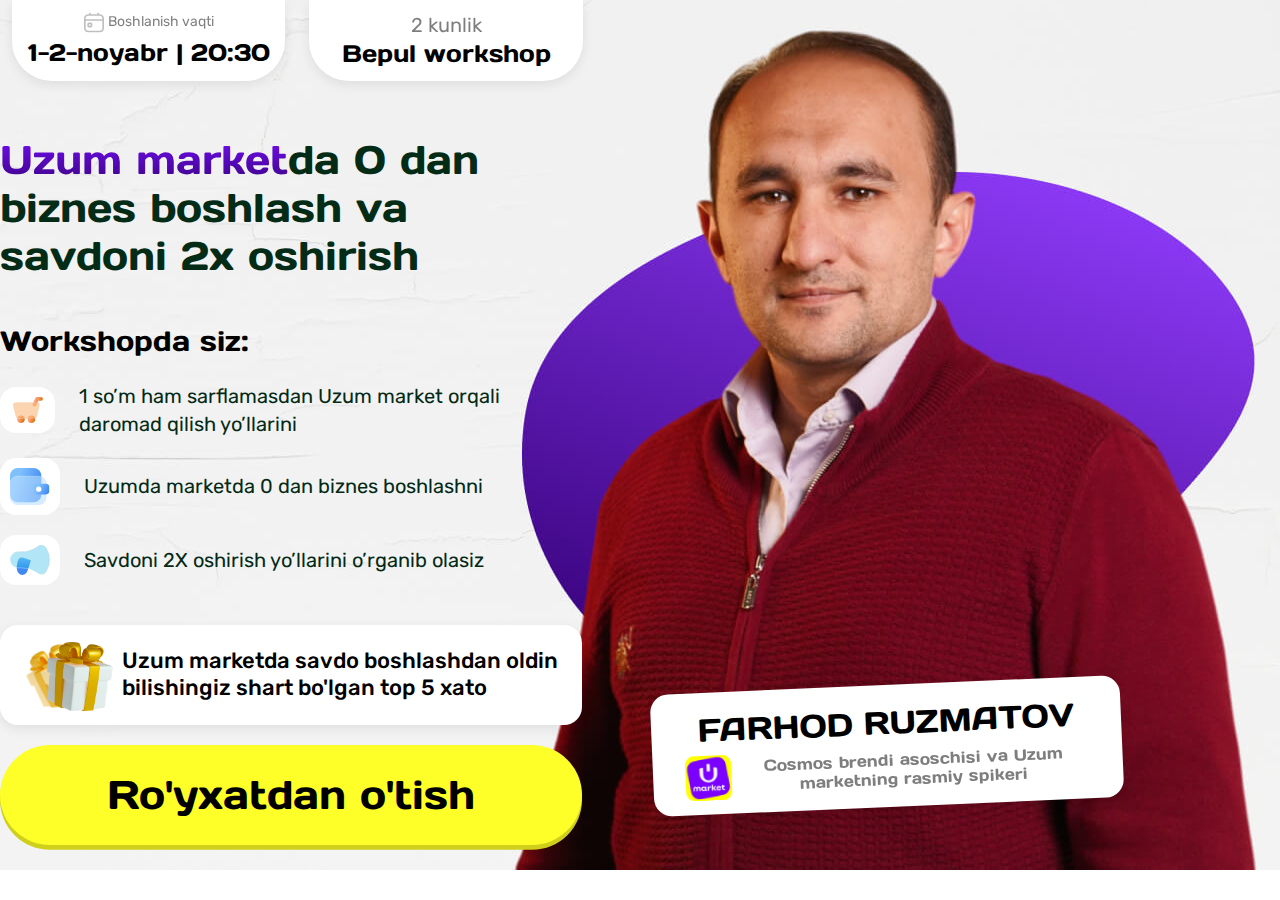
==== commit 8fd2a52b: "commit" ====
--- a/public/index.html
+++ b/public/index.html
@@ -27,9 +27,9 @@
           class="flex flex-col text-center rounded-b-[24px] lg:rounded-b-[32px] xl:rounded-b-[40px] shadow-custom bg-white py-[18px] px-[5px] xl:py-[12px] leading-[1.3]">
           <div class="flex justify-center items-center mb-1 text-[12px] lg:text-[17px] xl:text-[20px] opacity-50">
             <img class="w-[20px] mr-1" src="img/calendar-icon.svg" alt="">
-            <span class="font-rubik">Boshlanish vaqti</span>
-          </div>
-          <div class="text-[14px] lg:text-[20px] xl:text-[24px] font-days-one">
+            <span class="font-rubik text-[14px]">Boshlanish vaqti</span>
+          </div>
+          <div class="text-[16px] lg:text-[20px] xl:text-[24px] font-days-one">
             <span> 1-2-noyabr |</span>
             <span>20:30</span>
           </div>
@@ -56,7 +56,7 @@
         <!-- Mentor --->
         <div>
           <div class="shrink-0 lg:hidden relative">
-            <img class="h-full mx-auto mt-[-30px]" srcset="img/mentor.png 1x, img/mentor@2x.png 2x" src="img/mentor.png"
+            <img class="h-full mx-auto mt-[-50px] lg: mt-[-30px]" srcset="img/mentor.png 1x, img/mentor@2x.png 2x" src="img/mentor.png"
                  alt="whatever">
             <div
               class="absolute left-0 bottom-[90px] rounded-[18px] shadow-custom py-2.5 px-3.5 bg-white text-center rotate-[-2.47deg] w-[300px] sm:w-[400px]">
@@ -67,7 +67,7 @@
               </div>
             </div>
             <button data-main-button
-                    class="block lg:hidden absolute bottom-[-20px] z-[100] mb-[20px] gradient-button rounded-full w-full text-black h-[70px] lg:h-[80px] xl:h-[100px] font-days-one text-[20px] lg:text-[30px] xl:text-[40px]">
+                    class="block lg:hidden absolute bottom-[-20px]  z-[5] mb-[20px] gradient-button rounded-full w-[100%] mx-auto text-black h-[70px] lg:h-[80px] xl:h-[100px] font-days-one text-[20px] lg:text-[30px] xl:text-[40px]">
             <span>
               Ro'yxatdan o'tish
             </span>
--- a/public/css/styles.css
+++ b/public/css/styles.css
@@ -1,3 +1,3 @@
-body{background-repeat:no-repeat;background-position:top -30px right;background-size:cover;background-image:url(../img/bg-main.jpg);color:#000}.bg-telegram,body{background-attachment:fixed;font-family:Days One,Arial,sans-serif}.bg-telegram{background-position:100% 0;background-image:url(../img/telegram-bg.jpg)}.font-days-one{font-family:Days One,sans-serif}.font-rubik{font-family:Rubik,sans-serif}.purple-gradient-text{background:-webkit-linear-gradient(#760dfc,#3a0480);-webkit-background-clip:text;-webkit-text-fill-color:transparent}.gradient-button{background:#fefe28;box-shadow:0 .3rem 0 0 #cfcf1c;transition:transform .1s ease}.telegram-button{background:#28b6f6;box-shadow:0 .3rem 0 0 #138dc4}.gradient-button:active,.telegram-button:active{transform:translateY(.3rem)}.telegram-radial{background-image:radial-gradient(#1f6588,#279fdb)}@media only screen and (min-width:1536px){.container{max-width:1280px}}@media only screen and (min-width:1700px){.container{max-width:1536px}}@media only screen and (-webkit-min-device-pixel-ratio:2),only screen and (min-device-pixel-ratio:2),only screen and (min-resolution:192dpi),only screen and (min-resolution:2dppx){body{background-image:url(../img/bg-main@2x.jpg)}.bg-telegram{background-image:url(../img/telegram-bg@2x.jpg)}}@media only screen and (max-width:1023px){.bg-telegram,body{background-image:url(../img/mobile-bg.jpg)}@media only screen and (-webkit-min-device-pixel-ratio:2),only screen and (max-width:1023px) and (-webkit-min-device-pixel-ratio:2),only screen and (min-device-pixel-ratio:2),only screen and (min-resolution:192dpi),only screen and (min-resolution:2dppx){.bg-telegram,body{background-image:url(../img/mobile-bg@2x.jpg)}}}*,:after,:before{--tw-border-spacing-x:0;--tw-border-spacing-y:0;--tw-translate-x:0;--tw-translate-y:0;--tw-rotate:0;--tw-skew-x:0;--tw-skew-y:0;--tw-scale-x:1;--tw-scale-y:1;--tw-pan-x: ;--tw-pan-y: ;--tw-pinch-zoom: ;--tw-scroll-snap-strictness:proximity;--tw-gradient-from-position: ;--tw-gradient-via-position: ;--tw-gradient-to-position: ;--tw-ordinal: ;--tw-slashed-zero: ;--tw-numeric-figure: ;--tw-numeric-spacing: ;--tw-numeric-fraction: ;--tw-ring-inset: ;--tw-ring-offset-width:0px;--tw-ring-offset-color:#fff;--tw-ring-color:rgba(59,130,246,.5);--tw-ring-offset-shadow:0 0 #0000;--tw-ring-shadow:0 0 #0000;--tw-shadow:0 0 #0000;--tw-shadow-colored:0 0 #0000;--tw-blur: ;--tw-brightness: ;--tw-contrast: ;--tw-grayscale: ;--tw-hue-rotate: ;--tw-invert: ;--tw-saturate: ;--tw-sepia: ;--tw-drop-shadow: ;--tw-backdrop-blur: ;--tw-backdrop-brightness: ;--tw-backdrop-contrast: ;--tw-backdrop-grayscale: ;--tw-backdrop-hue-rotate: ;--tw-backdrop-invert: ;--tw-backdrop-opacity: ;--tw-backdrop-saturate: ;--tw-backdrop-sepia: ;--tw-contain-size: ;--tw-contain-layout: ;--tw-contain-paint: ;--tw-contain-style: }::backdrop{--tw-border-spacing-x:0;--tw-border-spacing-y:0;--tw-translate-x:0;--tw-translate-y:0;--tw-rotate:0;--tw-skew-x:0;--tw-skew-y:0;--tw-scale-x:1;--tw-scale-y:1;--tw-pan-x: ;--tw-pan-y: ;--tw-pinch-zoom: ;--tw-scroll-snap-strictness:proximity;--tw-gradient-from-position: ;--tw-gradient-via-position: ;--tw-gradient-to-position: ;--tw-ordinal: ;--tw-slashed-zero: ;--tw-numeric-figure: ;--tw-numeric-spacing: ;--tw-numeric-fraction: ;--tw-ring-inset: ;--tw-ring-offset-width:0px;--tw-ring-offset-color:#fff;--tw-ring-color:rgba(59,130,246,.5);--tw-ring-offset-shadow:0 0 #0000;--tw-ring-shadow:0 0 #0000;--tw-shadow:0 0 #0000;--tw-shadow-colored:0 0 #0000;--tw-blur: ;--tw-brightness: ;--tw-contrast: ;--tw-grayscale: ;--tw-hue-rotate: ;--tw-invert: ;--tw-saturate: ;--tw-sepia: ;--tw-drop-shadow: ;--tw-backdrop-blur: ;--tw-backdrop-brightness: ;--tw-backdrop-contrast: ;--tw-backdrop-grayscale: ;--tw-backdrop-hue-rotate: ;--tw-backdrop-invert: ;--tw-backdrop-opacity: ;--tw-backdrop-saturate: ;--tw-backdrop-sepia: ;--tw-contain-size: ;--tw-contain-layout: ;--tw-contain-paint: ;--tw-contain-style: }
+body{background-repeat:no-repeat;background-position:top -30px right;background-size:cover;background-image:url(../img/bg-main.jpg);color:#000}.bg-telegram,body{background-attachment:fixed;font-family:Days One,Arial,sans-serif}.bg-telegram{background-position:100% 0;background-image:url(../img/telegram-bg.jpg)}.font-days-one{font-family:Days One,sans-serif}.font-rubik{font-family:Rubik,sans-serif}.purple-gradient-text{background:-webkit-linear-gradient(#760dfc,#3a0480);-webkit-background-clip:text;-webkit-text-fill-color:transparent}.gradient-button{background:#fefe28;box-shadow:0 .3rem 0 0 #cfcf1c;transition:transform .1s ease}.telegram-button{background:#28b6f6;box-shadow:0 .3rem 0 0 #138dc4}.gradient-button:active,.telegram-button:active{transform:translateY(.3rem)}.telegram-radial{background-image:radial-gradient(#1f6588,#279fdb)}@media only screen and (min-width:1536px){.container{max-width:1280px}}@media only screen and (min-width:1700px){.container{max-width:1536px}}@media only screen and (-webkit-min-device-pixel-ratio:2),only screen and (min-device-pixel-ratio:2),only screen and (min-device-pixel-ratio:3),only screen and (min-resolution:192dpi),only screen and (min-resolution:2dppx){body{background-image:url(../img/bg-main@2x.jpg)}.bg-telegram{background-image:url(../img/telegram-bg@2x.jpg)}}@media only screen and (max-width:1023px){.bg-telegram,body{background-image:url(../img/mobile-bg.jpg)}@media only screen and (-webkit-min-device-pixel-ratio:2),only screen and (max-width:1023px) and (-webkit-min-device-pixel-ratio:2),only screen and (min-device-pixel-ratio:2),only screen and (min-resolution:192dpi),only screen and (min-resolution:2dppx){.bg-telegram,body{background-image:url(../img/mobile-bg@2x.jpg)}}}*,:after,:before{--tw-border-spacing-x:0;--tw-border-spacing-y:0;--tw-translate-x:0;--tw-translate-y:0;--tw-rotate:0;--tw-skew-x:0;--tw-skew-y:0;--tw-scale-x:1;--tw-scale-y:1;--tw-pan-x: ;--tw-pan-y: ;--tw-pinch-zoom: ;--tw-scroll-snap-strictness:proximity;--tw-gradient-from-position: ;--tw-gradient-via-position: ;--tw-gradient-to-position: ;--tw-ordinal: ;--tw-slashed-zero: ;--tw-numeric-figure: ;--tw-numeric-spacing: ;--tw-numeric-fraction: ;--tw-ring-inset: ;--tw-ring-offset-width:0px;--tw-ring-offset-color:#fff;--tw-ring-color:rgba(59,130,246,.5);--tw-ring-offset-shadow:0 0 #0000;--tw-ring-shadow:0 0 #0000;--tw-shadow:0 0 #0000;--tw-shadow-colored:0 0 #0000;--tw-blur: ;--tw-brightness: ;--tw-contrast: ;--tw-grayscale: ;--tw-hue-rotate: ;--tw-invert: ;--tw-saturate: ;--tw-sepia: ;--tw-drop-shadow: ;--tw-backdrop-blur: ;--tw-backdrop-brightness: ;--tw-backdrop-contrast: ;--tw-backdrop-grayscale: ;--tw-backdrop-hue-rotate: ;--tw-backdrop-invert: ;--tw-backdrop-opacity: ;--tw-backdrop-saturate: ;--tw-backdrop-sepia: ;--tw-contain-size: ;--tw-contain-layout: ;--tw-contain-paint: ;--tw-contain-style: }::backdrop{--tw-border-spacing-x:0;--tw-border-spacing-y:0;--tw-translate-x:0;--tw-translate-y:0;--tw-rotate:0;--tw-skew-x:0;--tw-skew-y:0;--tw-scale-x:1;--tw-scale-y:1;--tw-pan-x: ;--tw-pan-y: ;--tw-pinch-zoom: ;--tw-scroll-snap-strictness:proximity;--tw-gradient-from-position: ;--tw-gradient-via-position: ;--tw-gradient-to-position: ;--tw-ordinal: ;--tw-slashed-zero: ;--tw-numeric-figure: ;--tw-numeric-spacing: ;--tw-numeric-fraction: ;--tw-ring-inset: ;--tw-ring-offset-width:0px;--tw-ring-offset-color:#fff;--tw-ring-color:rgba(59,130,246,.5);--tw-ring-offset-shadow:0 0 #0000;--tw-ring-shadow:0 0 #0000;--tw-shadow:0 0 #0000;--tw-shadow-colored:0 0 #0000;--tw-blur: ;--tw-brightness: ;--tw-contrast: ;--tw-grayscale: ;--tw-hue-rotate: ;--tw-invert: ;--tw-saturate: ;--tw-sepia: ;--tw-drop-shadow: ;--tw-backdrop-blur: ;--tw-backdrop-brightness: ;--tw-backdrop-contrast: ;--tw-backdrop-grayscale: ;--tw-backdrop-hue-rotate: ;--tw-backdrop-invert: ;--tw-backdrop-opacity: ;--tw-backdrop-saturate: ;--tw-backdrop-sepia: ;--tw-contain-size: ;--tw-contain-layout: ;--tw-contain-paint: ;--tw-contain-style: }
 
-/*! tailwindcss v3.4.14 | MIT License | https://tailwindcss.com*/*,:after,:before{box-sizing:border-box;border:0 solid #e5e7eb}:after,:before{--tw-content:""}:host,html{line-height:1.5;-webkit-text-size-adjust:100%;-moz-tab-size:4;-o-tab-size:4;tab-size:4;font-family:ui-sans-serif,system-ui,sans-serif,Apple Color Emoji,Segoe UI Emoji,Segoe UI Symbol,Noto Color Emoji;font-feature-settings:normal;font-variation-settings:normal;-webkit-tap-highlight-color:transparent}body{margin:0;line-height:inherit}hr{height:0;color:inherit;border-top-width:1px}abbr:where([title]){-webkit-text-decoration:underline dotted;text-decoration:underline dotted}h1,h2,h3,h4,h5,h6{font-size:inherit;font-weight:inherit}a{color:inherit;text-decoration:inherit}b,strong{font-weight:bolder}code,kbd,pre,samp{font-family:ui-monospace,SFMono-Regular,Menlo,Monaco,Consolas,Liberation Mono,Courier New,monospace;font-feature-settings:normal;font-variation-settings:normal;font-size:1em}small{font-size:80%}sub,sup{font-size:75%;line-height:0;position:relative;vertical-align:baseline}sub{bottom:-.25em}sup{top:-.5em}table{text-indent:0;border-color:inherit;border-collapse:collapse}button,input,optgroup,select,textarea{font-family:inherit;font-feature-settings:inherit;font-variation-settings:inherit;font-size:100%;font-weight:inherit;line-height:inherit;letter-spacing:inherit;color:inherit;margin:0;padding:0}button,select{text-transform:none}button,input:where([type=button]),input:where([type=reset]),input:where([type=submit]){-webkit-appearance:button;background-color:transparent;background-image:none}:-moz-focusring{outline:auto}:-moz-ui-invalid{box-shadow:none}progress{vertical-align:baseline}::-webkit-inner-spin-button,::-webkit-outer-spin-button{height:auto}[type=search]{-webkit-appearance:textfield;outline-offset:-2px}::-webkit-search-decoration{-webkit-appearance:none}::-webkit-file-upload-button{-webkit-appearance:button;font:inherit}summary{display:list-item}blockquote,dd,dl,figure,h1,h2,h3,h4,h5,h6,hr,p,pre{margin:0}fieldset{margin:0}fieldset,legend{padding:0}menu,ol,ul{list-style:none;margin:0;padding:0}dialog{padding:0}textarea{resize:vertical}input::-moz-placeholder,textarea::-moz-placeholder{opacity:1;color:#9ca3af}input::placeholder,textarea::placeholder{opacity:1;color:#9ca3af}[role=button],button{cursor:pointer}:disabled{cursor:default}audio,canvas,embed,iframe,img,object,svg,video{display:block;vertical-align:middle}img,video{max-width:100%;height:auto}[hidden]:where(:not([hidden=until-found])){display:none}.container{width:100%}@media (min-width:640px){.container{max-width:640px}}@media (min-width:768px){.container{max-width:768px}}@media (min-width:1024px){.container{max-width:1024px}}@media (min-width:1280px){.container{max-width:1280px}}@media (min-width:1536px){.container{max-width:1536px}}.fixed{position:fixed}.absolute{position:absolute}.relative{position:relative}.inset-0{inset:0}.bottom-\[-20px\]{bottom:-20px}.bottom-\[2\%\]{bottom:2%}.bottom-\[90px\]{bottom:90px}.left-0{left:0}.right-6{right:1.5rem}.top-6{top:1.5rem}.z-20{z-index:20}.z-\[100\]{z-index:100}.z-\[1\]{z-index:1}.order-\[-1\]{order:-1}.col-span-11{grid-column:span 11/span 11}.col-span-6{grid-column:span 6/span 6}.mx-auto{margin-left:auto;margin-right:auto}.mb-1{margin-bottom:.25rem}.mb-1\.5{margin-bottom:.375rem}.mb-2{margin-bottom:.5rem}.mb-4{margin-bottom:1rem}.mb-\[20px\]{margin-bottom:20px}.ml-\[10px\]{margin-left:10px}.mr-1{margin-right:.25rem}.mr-3{margin-right:.75rem}.mr-4{margin-right:1rem}.mr-\[10px\]{margin-right:10px}.mt-5{margin-top:1.25rem}.mt-\[-12px\]{margin-top:-12px}.mt-\[-30px\]{margin-top:-30px}.mt-\[20px\]{margin-top:20px}.block{display:block}.flex{display:flex}.grid{display:grid}.hidden{display:none}.aspect-square{aspect-ratio:1/1}.h-12{height:3rem}.h-14{height:3.5rem}.h-\[70px\]{height:70px}.h-\[80px\]{height:80px}.h-full{height:100%}.h-screen{height:100vh}.w-10{width:2.5rem}.w-12{width:3rem}.w-3{width:.75rem}.w-6{width:1.5rem}.w-\[100px\]{width:100px}.w-\[150px\]{width:150px}.w-\[20px\]{width:20px}.w-\[300px\]{width:300px}.w-\[540px\]{width:540px}.w-\[6ch\]{width:6ch}.w-full{width:100%}.max-w-\[520px\]{max-width:520px}.\!shrink-0{flex-shrink:0!important}.shrink-0{flex-shrink:0}.flex-grow,.grow{flex-grow:1}.rotate-\[-2\.47deg\]{--tw-rotate:-2.47deg;transform:translate(var(--tw-translate-x),var(--tw-translate-y)) rotate(var(--tw-rotate)) skewX(var(--tw-skew-x)) skewY(var(--tw-skew-y)) scaleX(var(--tw-scale-x)) scaleY(var(--tw-scale-y))}@keyframes bounce{0%,to{transform:translateY(-25%);animation-timing-function:cubic-bezier(.8,0,1,1)}50%{transform:none;animation-timing-function:cubic-bezier(0,0,.2,1)}}.animate-bounce{animation:bounce 1s infinite}.cursor-pointer{cursor:pointer}.grid-cols-11{grid-template-columns:repeat(11,minmax(0,1fr))}.grid-cols-2{grid-template-columns:repeat(2,minmax(0,1fr))}.flex-col{flex-direction:column}.place-items-center{place-items:center}.items-end{align-items:flex-end}.items-center{align-items:center}.justify-center{justify-content:center}.gap-10{gap:2.5rem}.gap-2{gap:.5rem}.gap-3{gap:.75rem}.gap-3\.5{gap:.875rem}.gap-5{gap:1.25rem}.gap-7{gap:1.75rem}.overflow-auto{overflow:auto}.overflow-hidden{overflow:hidden}.rounded-\[16px\]{border-radius:16px}.rounded-\[18px\]{border-radius:18px}.rounded-\[8px\]{border-radius:8px}.rounded-full{border-radius:9999px}.rounded-lg{border-radius:.5rem}.rounded-b-\[24px\]{border-bottom-right-radius:24px;border-bottom-left-radius:24px}.border{border-width:1px}.border-none{border-style:none}.border-\[\#bed4da\]{--tw-border-opacity:1;border-color:rgb(190 212 218/var(--tw-border-opacity))}.border-red-600{--tw-border-opacity:1;border-color:rgb(220 38 38/var(--tw-border-opacity))}.bg-\[\#F3F7F8\]{--tw-bg-opacity:1;background-color:rgb(243 247 248/var(--tw-bg-opacity))}.bg-black{--tw-bg-opacity:1;background-color:rgb(0 0 0/var(--tw-bg-opacity))}.bg-red-50{--tw-bg-opacity:1;background-color:rgb(254 242 242/var(--tw-bg-opacity))}.bg-transparent{background-color:transparent}.bg-white{--tw-bg-opacity:1;background-color:rgb(255 255 255/var(--tw-bg-opacity))}.bg-opacity-50{--tw-bg-opacity:0.5}.p-1{padding:.25rem}.p-3{padding:.75rem}.p-4{padding:1rem}.p-5{padding:1.25rem}.px-3{padding-left:.75rem;padding-right:.75rem}.px-3\.5{padding-left:.875rem;padding-right:.875rem}.px-4{padding-left:1rem;padding-right:1rem}.px-8{padding-left:2rem;padding-right:2rem}.px-\[10px\]{padding-left:10px;padding-right:10px}.px-\[12px\]{padding-left:12px;padding-right:12px}.px-\[2\.5px\]{padding-left:2.5px;padding-right:2.5px}.px-\[5px\]{padding-left:5px;padding-right:5px}.py-10{padding-top:2.5rem;padding-bottom:2.5rem}.py-2\.5{padding-top:.625rem;padding-bottom:.625rem}.py-3\.5{padding-top:.875rem;padding-bottom:.875rem}.py-8{padding-top:2rem;padding-bottom:2rem}.py-\[10px\]{padding-top:10px;padding-bottom:10px}.py-\[18px\]{padding-top:18px;padding-bottom:18px}.pb-20{padding-bottom:5rem}.pb-\[10\%\]{padding-bottom:10%}.pl-20{padding-left:5rem}.pl-4{padding-left:1rem}.pl-\[10\%\]{padding-left:10%}.text-center{text-align:center}.text-2xl{font-size:1.5rem;line-height:2rem}.text-\[12px\]{font-size:12px}.text-\[14px\]{font-size:14px}.text-\[16px\]{font-size:16px}.text-\[18px\]{font-size:18px}.text-\[20px\]{font-size:20px}.text-\[22px\]{font-size:22px}.text-\[28px\]{font-size:28px}.text-\[32px\]{font-size:32px}.font-medium{font-weight:500}.uppercase{text-transform:uppercase}.leading-\[1\.2\]{line-height:1.2}.leading-\[1\.3\]{line-height:1.3}.leading-\[1\.4\]{line-height:1.4}.text-\[\#042A16\]{--tw-text-opacity:1;color:rgb(4 42 22/var(--tw-text-opacity))}.text-\[\#042B16\]{--tw-text-opacity:1;color:rgb(4 43 22/var(--tw-text-opacity))}.text-\[\#48635B\]{--tw-text-opacity:1;color:rgb(72 99 91/var(--tw-text-opacity))}.text-black{--tw-text-opacity:1;color:rgb(0 0 0/var(--tw-text-opacity))}.text-red-800{--tw-text-opacity:1;color:rgb(153 27 27/var(--tw-text-opacity))}.text-white{--tw-text-opacity:1;color:rgb(255 255 255/var(--tw-text-opacity))}.opacity-50{opacity:.5}.shadow-custom{--tw-shadow:0px 4px 12px 0px #00000014;--tw-shadow-colored:0px 4px 12px 0px var(--tw-shadow-color);box-shadow:var(--tw-ring-offset-shadow,0 0 #0000),var(--tw-ring-shadow,0 0 #0000),var(--tw-shadow)}.focus\:outline-0:focus{outline-width:0}@media (min-width:640px){.sm\:w-\[400px\]{width:400px}}@media (min-width:768px){.md\:mt-0{margin-top:0}}@media (min-width:1024px){.lg\:order-none{order:0}.lg\:col-span-5{grid-column:span 5/span 5}.lg\:mb-4{margin-bottom:1rem}.lg\:mb-6{margin-bottom:1.5rem}.lg\:block{display:block}.lg\:flex{display:flex}.lg\:hidden{display:none}.lg\:h-16{height:4rem}.lg\:h-\[80px\]{height:80px}.lg\:w-4{width:1rem}.lg\:w-8{width:2rem}.lg\:w-\[218px\]{width:218px}.lg\:grow{flex-grow:1}.lg\:items-center{align-items:center}.lg\:gap-3{gap:.75rem}.lg\:gap-4{gap:1rem}.lg\:gap-5{gap:1.25rem}.lg\:gap-8{gap:2rem}.lg\:rounded-\[12px\]{border-radius:12px}.lg\:rounded-b-\[32px\]{border-bottom-right-radius:32px;border-bottom-left-radius:32px}.lg\:p-10{padding:2.5rem}.lg\:px-0{padding-left:0;padding-right:0}.lg\:text-left{text-align:left}.lg\:text-4xl{font-size:2.25rem;line-height:2.5rem}.lg\:text-\[16px\]{font-size:16px}.lg\:text-\[17px\]{font-size:17px}.lg\:text-\[18px\]{font-size:18px}.lg\:text-\[20px\]{font-size:20px}.lg\:text-\[22px\]{font-size:22px}.lg\:text-\[24px\]{font-size:24px}.lg\:text-\[25px\]{font-size:25px}.lg\:text-\[28px\]{font-size:28px}.lg\:text-\[30px\]{font-size:30px}.lg\:text-\[40px\]{font-size:40px}}@media (min-width:1280px){.xl\:h-\[100px\]{height:100px}.xl\:h-\[90px\]{height:90px}.xl\:w-10{width:2.5rem}.xl\:gap-10{gap:2.5rem}.xl\:gap-5{gap:1.25rem}.xl\:gap-6{gap:1.5rem}.xl\:gap-\[14px\]{gap:14px}.xl\:rounded-b-\[40px\]{border-bottom-right-radius:40px;border-bottom-left-radius:40px}.xl\:py-\[12px\]{padding-top:12px;padding-bottom:12px}.xl\:text-\[20px\]{font-size:20px}.xl\:text-\[22px\]{font-size:22px}.xl\:text-\[24px\]{font-size:24px}.xl\:text-\[28px\]{font-size:28px}.xl\:text-\[30px\]{font-size:30px}.xl\:text-\[40px\]{font-size:40px}.xl\:text-\[60px\]{font-size:60px}}+/*! tailwindcss v3.4.14 | MIT License | https://tailwindcss.com*/*,:after,:before{box-sizing:border-box;border:0 solid #e5e7eb}:after,:before{--tw-content:""}:host,html{line-height:1.5;-webkit-text-size-adjust:100%;-moz-tab-size:4;-o-tab-size:4;tab-size:4;font-family:ui-sans-serif,system-ui,sans-serif,Apple Color Emoji,Segoe UI Emoji,Segoe UI Symbol,Noto Color Emoji;font-feature-settings:normal;font-variation-settings:normal;-webkit-tap-highlight-color:transparent}body{margin:0;line-height:inherit}hr{height:0;color:inherit;border-top-width:1px}abbr:where([title]){-webkit-text-decoration:underline dotted;text-decoration:underline dotted}h1,h2,h3,h4,h5,h6{font-size:inherit;font-weight:inherit}a{color:inherit;text-decoration:inherit}b,strong{font-weight:bolder}code,kbd,pre,samp{font-family:ui-monospace,SFMono-Regular,Menlo,Monaco,Consolas,Liberation Mono,Courier New,monospace;font-feature-settings:normal;font-variation-settings:normal;font-size:1em}small{font-size:80%}sub,sup{font-size:75%;line-height:0;position:relative;vertical-align:baseline}sub{bottom:-.25em}sup{top:-.5em}table{text-indent:0;border-color:inherit;border-collapse:collapse}button,input,optgroup,select,textarea{font-family:inherit;font-feature-settings:inherit;font-variation-settings:inherit;font-size:100%;font-weight:inherit;line-height:inherit;letter-spacing:inherit;color:inherit;margin:0;padding:0}button,select{text-transform:none}button,input:where([type=button]),input:where([type=reset]),input:where([type=submit]){-webkit-appearance:button;background-color:transparent;background-image:none}:-moz-focusring{outline:auto}:-moz-ui-invalid{box-shadow:none}progress{vertical-align:baseline}::-webkit-inner-spin-button,::-webkit-outer-spin-button{height:auto}[type=search]{-webkit-appearance:textfield;outline-offset:-2px}::-webkit-search-decoration{-webkit-appearance:none}::-webkit-file-upload-button{-webkit-appearance:button;font:inherit}summary{display:list-item}blockquote,dd,dl,figure,h1,h2,h3,h4,h5,h6,hr,p,pre{margin:0}fieldset{margin:0}fieldset,legend{padding:0}menu,ol,ul{list-style:none;margin:0;padding:0}dialog{padding:0}textarea{resize:vertical}input::-moz-placeholder,textarea::-moz-placeholder{opacity:1;color:#9ca3af}input::placeholder,textarea::placeholder{opacity:1;color:#9ca3af}[role=button],button{cursor:pointer}:disabled{cursor:default}audio,canvas,embed,iframe,img,object,svg,video{display:block;vertical-align:middle}img,video{max-width:100%;height:auto}[hidden]:where(:not([hidden=until-found])){display:none}.container{width:100%}@media (min-width:640px){.container{max-width:640px}}@media (min-width:768px){.container{max-width:768px}}@media (min-width:1024px){.container{max-width:1024px}}@media (min-width:1280px){.container{max-width:1280px}}@media (min-width:1536px){.container{max-width:1536px}}.fixed{position:fixed}.absolute{position:absolute}.relative{position:relative}.inset-0{inset:0}.bottom-\[-20px\]{bottom:-20px}.bottom-\[2\%\]{bottom:2%}.bottom-\[90px\]{bottom:90px}.left-0{left:0}.right-6{right:1.5rem}.top-6{top:1.5rem}.z-20{z-index:20}.z-\[1\]{z-index:1}.z-\[5\]{z-index:5}.order-\[-1\]{order:-1}.col-span-11{grid-column:span 11/span 11}.col-span-6{grid-column:span 6/span 6}.mx-auto{margin-left:auto;margin-right:auto}.mb-1{margin-bottom:.25rem}.mb-1\.5{margin-bottom:.375rem}.mb-2{margin-bottom:.5rem}.mb-4{margin-bottom:1rem}.mb-\[20px\]{margin-bottom:20px}.ml-\[10px\]{margin-left:10px}.mr-1{margin-right:.25rem}.mr-3{margin-right:.75rem}.mr-4{margin-right:1rem}.mr-\[10px\]{margin-right:10px}.mt-5{margin-top:1.25rem}.mt-\[-12px\]{margin-top:-12px}.mt-\[-30px\]{margin-top:-30px}.mt-\[-50px\]{margin-top:-50px}.mt-\[-80px\]{margin-top:-80px}.mt-\[20px\]{margin-top:20px}.block{display:block}.flex{display:flex}.grid{display:grid}.hidden{display:none}.aspect-square{aspect-ratio:1/1}.h-12{height:3rem}.h-14{height:3.5rem}.h-\[70px\]{height:70px}.h-\[80px\]{height:80px}.h-full{height:100%}.h-screen{height:100vh}.w-10{width:2.5rem}.w-12{width:3rem}.w-3{width:.75rem}.w-6{width:1.5rem}.w-\[100\%\]{width:100%}.w-\[100px\]{width:100px}.w-\[150px\]{width:150px}.w-\[20px\]{width:20px}.w-\[300px\]{width:300px}.w-\[540px\]{width:540px}.w-\[6ch\]{width:6ch}.w-full{width:100%}.max-w-\[520px\]{max-width:520px}.\!shrink-0{flex-shrink:0!important}.shrink-0{flex-shrink:0}.flex-grow,.grow{flex-grow:1}.rotate-\[-2\.47deg\]{--tw-rotate:-2.47deg;transform:translate(var(--tw-translate-x),var(--tw-translate-y)) rotate(var(--tw-rotate)) skewX(var(--tw-skew-x)) skewY(var(--tw-skew-y)) scaleX(var(--tw-scale-x)) scaleY(var(--tw-scale-y))}@keyframes bounce{0%,to{transform:translateY(-25%);animation-timing-function:cubic-bezier(.8,0,1,1)}50%{transform:none;animation-timing-function:cubic-bezier(0,0,.2,1)}}.animate-bounce{animation:bounce 1s infinite}.cursor-pointer{cursor:pointer}.grid-cols-11{grid-template-columns:repeat(11,minmax(0,1fr))}.grid-cols-2{grid-template-columns:repeat(2,minmax(0,1fr))}.flex-col{flex-direction:column}.place-items-center{place-items:center}.items-end{align-items:flex-end}.items-center{align-items:center}.justify-center{justify-content:center}.gap-10{gap:2.5rem}.gap-2{gap:.5rem}.gap-3{gap:.75rem}.gap-3\.5{gap:.875rem}.gap-5{gap:1.25rem}.gap-7{gap:1.75rem}.overflow-auto{overflow:auto}.overflow-hidden{overflow:hidden}.rounded-\[16px\]{border-radius:16px}.rounded-\[18px\]{border-radius:18px}.rounded-\[8px\]{border-radius:8px}.rounded-full{border-radius:9999px}.rounded-lg{border-radius:.5rem}.rounded-b-\[24px\]{border-bottom-right-radius:24px;border-bottom-left-radius:24px}.border{border-width:1px}.border-none{border-style:none}.border-\[\#bed4da\]{--tw-border-opacity:1;border-color:rgb(190 212 218/var(--tw-border-opacity))}.border-red-600{--tw-border-opacity:1;border-color:rgb(220 38 38/var(--tw-border-opacity))}.bg-\[\#F3F7F8\]{--tw-bg-opacity:1;background-color:rgb(243 247 248/var(--tw-bg-opacity))}.bg-black{--tw-bg-opacity:1;background-color:rgb(0 0 0/var(--tw-bg-opacity))}.bg-red-50{--tw-bg-opacity:1;background-color:rgb(254 242 242/var(--tw-bg-opacity))}.bg-transparent{background-color:transparent}.bg-white{--tw-bg-opacity:1;background-color:rgb(255 255 255/var(--tw-bg-opacity))}.bg-opacity-50{--tw-bg-opacity:0.5}.p-1{padding:.25rem}.p-3{padding:.75rem}.p-4{padding:1rem}.p-5{padding:1.25rem}.px-3{padding-left:.75rem;padding-right:.75rem}.px-3\.5{padding-left:.875rem;padding-right:.875rem}.px-4{padding-left:1rem;padding-right:1rem}.px-8{padding-left:2rem;padding-right:2rem}.px-\[10px\]{padding-left:10px;padding-right:10px}.px-\[12px\]{padding-left:12px;padding-right:12px}.px-\[2\.5px\]{padding-left:2.5px;padding-right:2.5px}.px-\[5px\]{padding-left:5px;padding-right:5px}.py-10{padding-top:2.5rem;padding-bottom:2.5rem}.py-2\.5{padding-top:.625rem;padding-bottom:.625rem}.py-3\.5{padding-top:.875rem;padding-bottom:.875rem}.py-8{padding-top:2rem;padding-bottom:2rem}.py-\[10px\]{padding-top:10px;padding-bottom:10px}.py-\[18px\]{padding-top:18px;padding-bottom:18px}.pb-20{padding-bottom:5rem}.pb-\[10\%\]{padding-bottom:10%}.pl-20{padding-left:5rem}.pl-4{padding-left:1rem}.pl-\[10\%\]{padding-left:10%}.text-center{text-align:center}.text-2xl{font-size:1.5rem;line-height:2rem}.text-\[12px\]{font-size:12px}.text-\[14px\]{font-size:14px}.text-\[16px\]{font-size:16px}.text-\[18px\]{font-size:18px}.text-\[20px\]{font-size:20px}.text-\[22px\]{font-size:22px}.text-\[28px\]{font-size:28px}.text-\[32px\]{font-size:32px}.font-medium{font-weight:500}.uppercase{text-transform:uppercase}.leading-\[1\.2\]{line-height:1.2}.leading-\[1\.3\]{line-height:1.3}.leading-\[1\.4\]{line-height:1.4}.text-\[\#042A16\]{--tw-text-opacity:1;color:rgb(4 42 22/var(--tw-text-opacity))}.text-\[\#042B16\]{--tw-text-opacity:1;color:rgb(4 43 22/var(--tw-text-opacity))}.text-\[\#48635B\]{--tw-text-opacity:1;color:rgb(72 99 91/var(--tw-text-opacity))}.text-black{--tw-text-opacity:1;color:rgb(0 0 0/var(--tw-text-opacity))}.text-red-800{--tw-text-opacity:1;color:rgb(153 27 27/var(--tw-text-opacity))}.text-white{--tw-text-opacity:1;color:rgb(255 255 255/var(--tw-text-opacity))}.opacity-50{opacity:.5}.shadow-custom{--tw-shadow:0px 4px 12px 0px #00000014;--tw-shadow-colored:0px 4px 12px 0px var(--tw-shadow-color);box-shadow:var(--tw-ring-offset-shadow,0 0 #0000),var(--tw-ring-shadow,0 0 #0000),var(--tw-shadow)}.focus\:outline-0:focus{outline-width:0}@media (min-width:640px){.sm\:w-\[400px\]{width:400px}}@media (min-width:768px){.md\:mt-0{margin-top:0}}@media (min-width:1024px){.lg\:order-none{order:0}.lg\:col-span-5{grid-column:span 5/span 5}.lg\:mb-4{margin-bottom:1rem}.lg\:mb-6{margin-bottom:1.5rem}.lg\:block{display:block}.lg\:flex{display:flex}.lg\:hidden{display:none}.lg\:h-16{height:4rem}.lg\:h-\[80px\]{height:80px}.lg\:w-4{width:1rem}.lg\:w-8{width:2rem}.lg\:w-\[218px\]{width:218px}.lg\:grow{flex-grow:1}.lg\:items-center{align-items:center}.lg\:gap-3{gap:.75rem}.lg\:gap-4{gap:1rem}.lg\:gap-5{gap:1.25rem}.lg\:gap-8{gap:2rem}.lg\:rounded-\[12px\]{border-radius:12px}.lg\:rounded-b-\[32px\]{border-bottom-right-radius:32px;border-bottom-left-radius:32px}.lg\:p-10{padding:2.5rem}.lg\:px-0{padding-left:0;padding-right:0}.lg\:text-left{text-align:left}.lg\:text-4xl{font-size:2.25rem;line-height:2.5rem}.lg\:text-\[16px\]{font-size:16px}.lg\:text-\[17px\]{font-size:17px}.lg\:text-\[18px\]{font-size:18px}.lg\:text-\[20px\]{font-size:20px}.lg\:text-\[22px\]{font-size:22px}.lg\:text-\[24px\]{font-size:24px}.lg\:text-\[25px\]{font-size:25px}.lg\:text-\[28px\]{font-size:28px}.lg\:text-\[30px\]{font-size:30px}.lg\:text-\[40px\]{font-size:40px}}@media (min-width:1280px){.xl\:h-\[100px\]{height:100px}.xl\:h-\[90px\]{height:90px}.xl\:w-10{width:2.5rem}.xl\:gap-10{gap:2.5rem}.xl\:gap-5{gap:1.25rem}.xl\:gap-6{gap:1.5rem}.xl\:gap-\[14px\]{gap:14px}.xl\:rounded-b-\[40px\]{border-bottom-right-radius:40px;border-bottom-left-radius:40px}.xl\:py-\[12px\]{padding-top:12px;padding-bottom:12px}.xl\:text-\[20px\]{font-size:20px}.xl\:text-\[22px\]{font-size:22px}.xl\:text-\[24px\]{font-size:24px}.xl\:text-\[28px\]{font-size:28px}.xl\:text-\[30px\]{font-size:30px}.xl\:text-\[40px\]{font-size:40px}.xl\:text-\[60px\]{font-size:60px}}